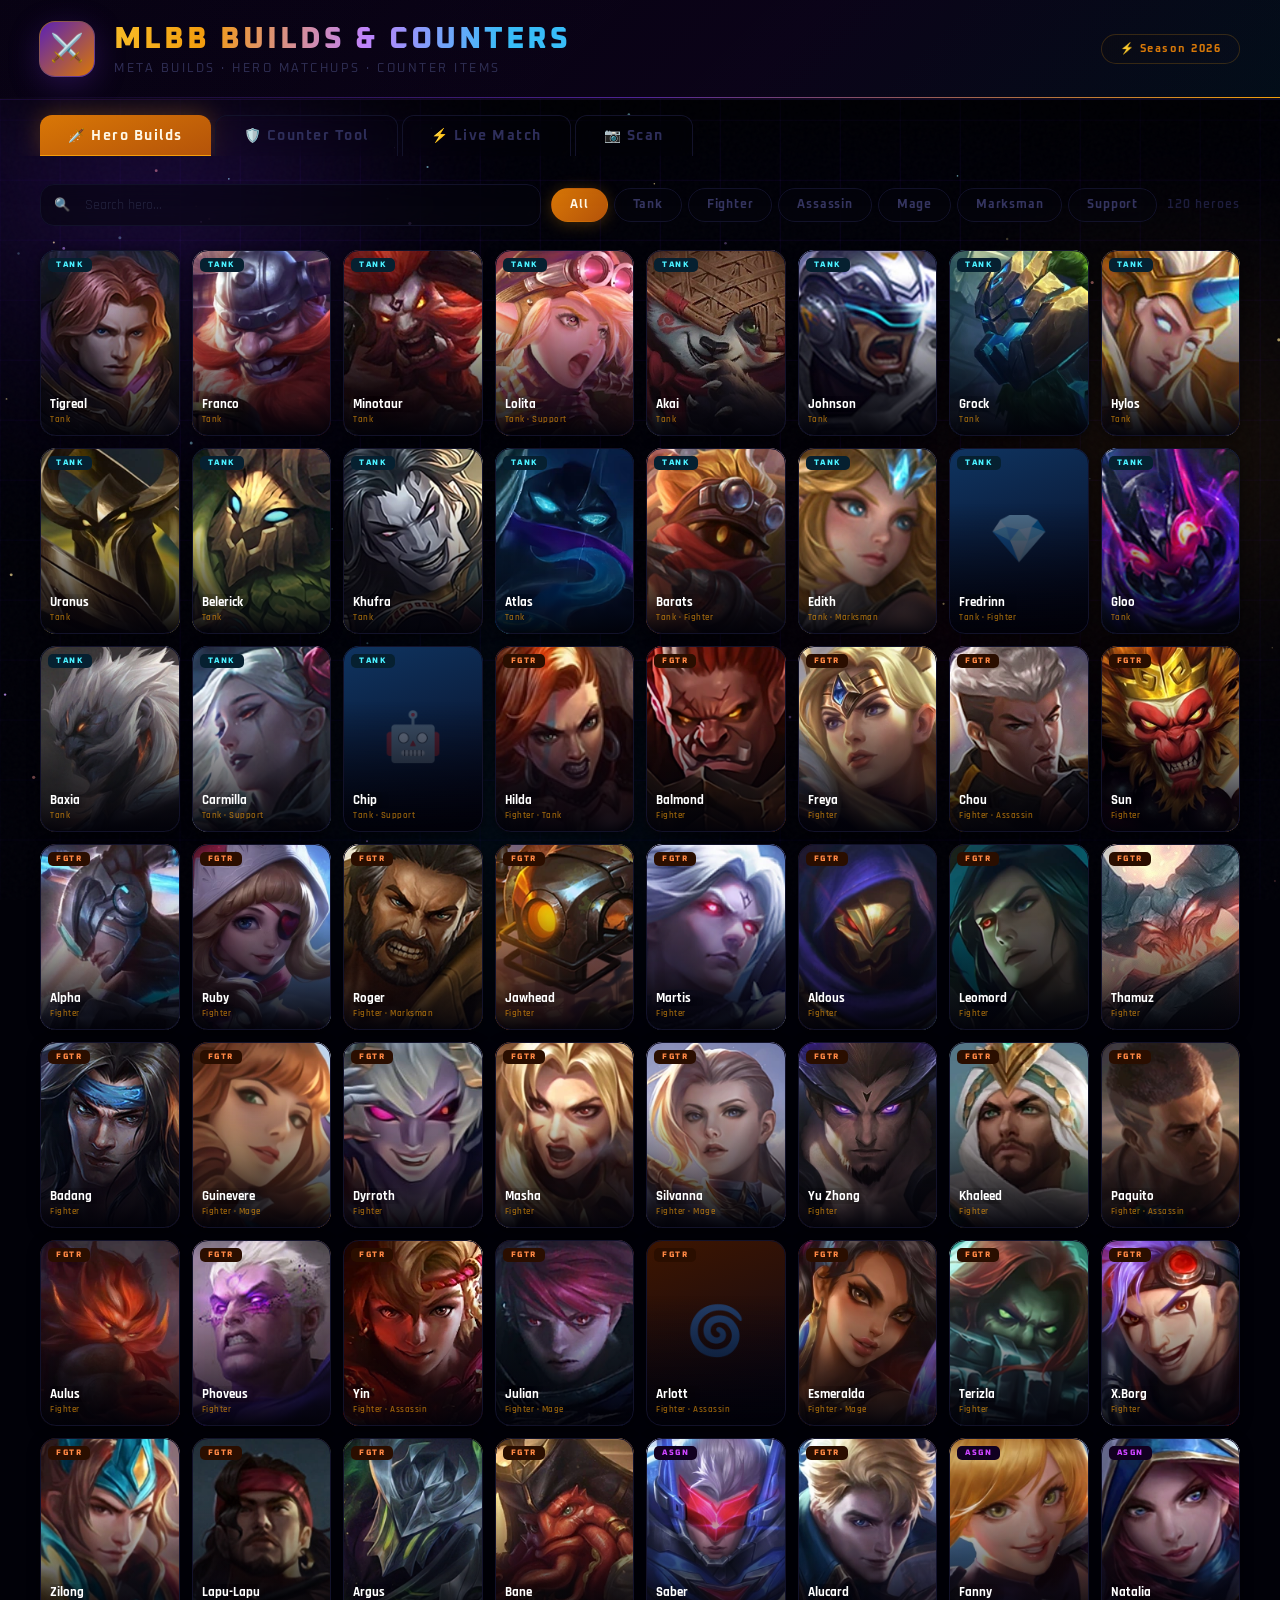
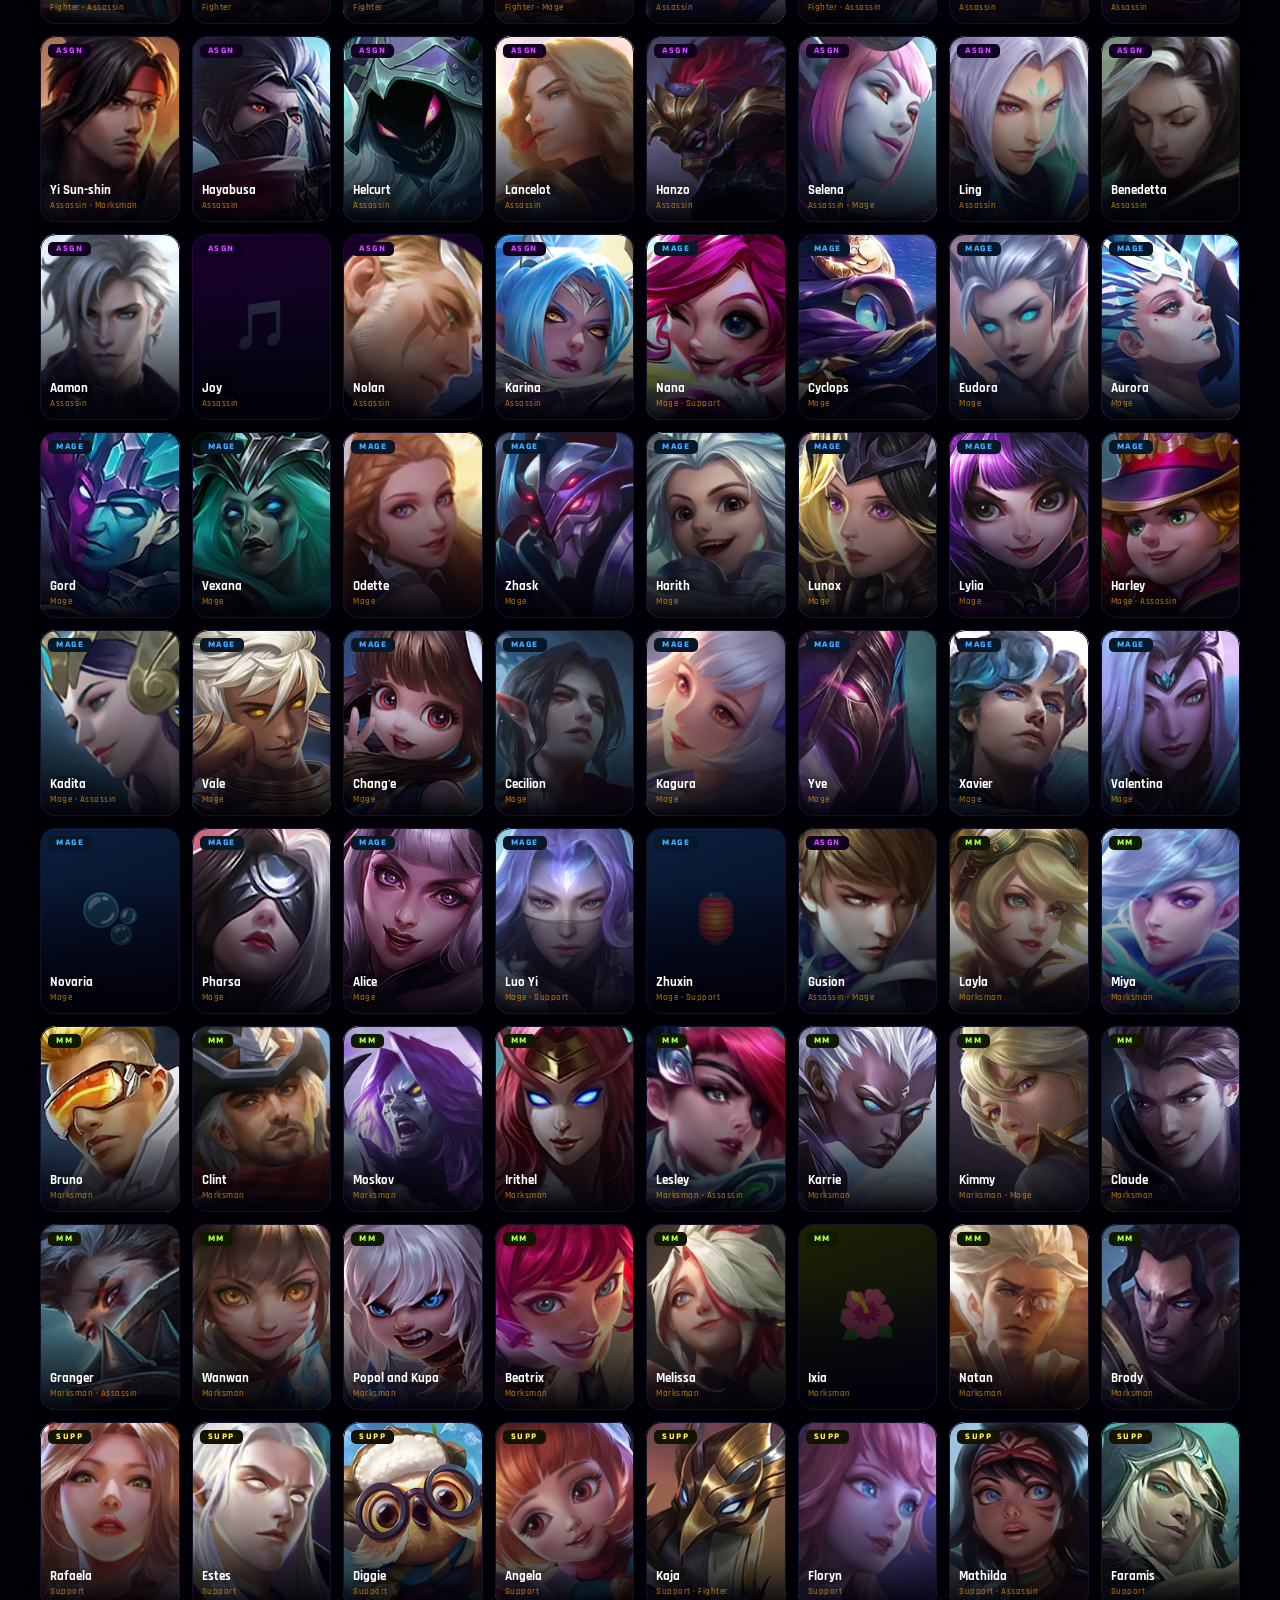
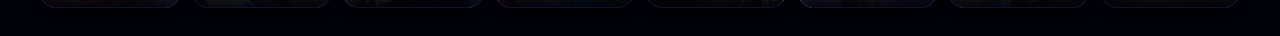
==== index.html @ 82efd15e "Add private scoreboard screenshot scanner" ====
<!DOCTYPE html>
<html lang="en">
<head>
<meta charset="UTF-8"/>
<meta name="viewport" content="width=device-width,initial-scale=1.0,viewport-fit=cover"/>
<meta name="theme-color" content="#050510"/><meta name="mobile-web-app-capable" content="yes"/><meta name="apple-mobile-web-app-capable" content="yes"/><link rel="manifest" href="manifest.webmanifest"/><link rel="icon" href="app-icon.svg" type="image/svg+xml"/><link rel="stylesheet" href="app.css"/><link rel="stylesheet" href="scanner.css"/>
<title>MLBB Builds & Counters</title>
<link href="https://fonts.googleapis.com/css2?family=Rajdhani:wght@500;600;700&family=Oxanium:wght@400;600;800&display=swap" rel="stylesheet">
<style>
*{box-sizing:border-box;margin:0;padding:0}
body{background:#010108;color:#dde0ff;font-family:'Rajdhani',sans-serif;min-height:100vh;overflow-x:hidden}

/* ── NOISE TEXTURE ── */
body::before{content:'';position:fixed;inset:0;opacity:.022;background-image:url("data:image/svg+xml,%3Csvg viewBox='0 0 256 256' xmlns='http://www.w3.org/2000/svg'%3E%3Cfilter id='n'%3E%3CfeTurbulence type='fractalNoise' baseFrequency='0.9' numOctaves='4' stitchTiles='stitch'/%3E%3C/filter%3E%3Crect width='100%25' height='100%25' filter='url(%23n)'/%3E%3C/svg%3E");pointer-events:none;z-index:1}

/* ── CANVAS BG ── */
#bg-canvas{position:fixed;inset:0;z-index:0;pointer-events:none}

/* ── FLOATING ORBS ── */
.orb{position:fixed;border-radius:50%;filter:blur(100px);pointer-events:none;z-index:0;animation:drift 22s ease-in-out infinite}
.orb1{width:600px;height:600px;background:radial-gradient(#6d28d955,transparent 70%);top:-150px;left:-150px;animation-duration:28s}
.orb2{width:450px;height:450px;background:radial-gradient(#f59e0b2a,transparent 70%);top:25%;right:-120px;animation-duration:20s;animation-delay:-9s}
.orb3{width:400px;height:400px;background:radial-gradient(#0891b22a,transparent 70%);bottom:-100px;left:25%;animation-duration:24s;animation-delay:-16s}
.orb4{width:350px;height:350px;background:radial-gradient(#dc262618,transparent 70%);bottom:15%;right:15%;animation-duration:32s;animation-delay:-6s}
@keyframes drift{
  0%,100%{transform:translate(0,0) scale(1)}
  25%{transform:translate(70px,-50px) scale(1.08)}
  50%{transform:translate(-40px,70px) scale(.93)}
  75%{transform:translate(50px,35px) scale(1.04)}
}

/* ── GRID OVERLAY ── */
body::after{content:'';position:fixed;inset:0;background-image:
  linear-gradient(rgba(109,40,217,.05) 1px,transparent 1px),
  linear-gradient(90deg,rgba(109,40,217,.05) 1px,transparent 1px);
  background-size:60px 60px;pointer-events:none;z-index:0;
  mask-image:radial-gradient(ellipse 70% 70% at 50% 40%,black 40%,transparent 100%)}

::-webkit-scrollbar{width:4px}
::-webkit-scrollbar-track{background:#010108}
::-webkit-scrollbar-thumb{background:linear-gradient(#f59e0b,#7c3aed);border-radius:4px}

/* ── HEADER ── */
header{position:relative;z-index:10;background:linear-gradient(135deg,#05010e 0%,#0b0318 60%,#030b16 100%);padding:22px 40px;border-bottom:1px solid #ffffff06;display:flex;align-items:center;gap:20px;box-shadow:0 1px 0 #7c3aed22,0 12px 80px #000c}
header::before{content:'';position:absolute;inset:0;background:linear-gradient(135deg,#7c3aed06,transparent 50%,#06b6d404);pointer-events:none}
header::after{content:'';position:absolute;bottom:0;left:0;right:0;height:1px;background:linear-gradient(90deg,transparent,#7c3aed99,#f59e0b,#06b6d499,transparent);animation:shimmer 5s linear infinite;background-size:200% 100%}
@keyframes shimmer{0%{background-position:200% 0}100%{background-position:-200% 0}}
.hlogo{width:54px;height:54px;border-radius:15px;background:linear-gradient(135deg,#5b21b6,#d97706);display:flex;align-items:center;justify-content:center;font-size:1.7rem;flex-shrink:0;position:relative;box-shadow:0 0 0 1px #ffffff10,0 8px 32px #7c3aed44}
.hlogo::before{content:'';position:absolute;inset:-1px;border-radius:16px;background:linear-gradient(135deg,#f59e0b,#7c3aed,#06b6d4,#f59e0b);background-size:300% 300%;animation:gradshift 4s linear infinite;z-index:-1;opacity:.6}
@keyframes gradshift{0%{background-position:0% 50%}50%{background-position:100% 50%}100%{background-position:0% 50%}}
.htitle{font-family:'Oxanium',sans-serif;font-size:1.85rem;font-weight:800;background:linear-gradient(100deg,#fbbf24 0%,#f59e0b 20%,#c084fc 55%,#38bdf8 85%);-webkit-background-clip:text;-webkit-text-fill-color:transparent;letter-spacing:3px;text-transform:uppercase}
.hsub{color:#2e2e52;font-size:.72rem;margin-top:4px;letter-spacing:2.5px;text-transform:uppercase;font-family:'Oxanium',sans-serif}
.hbadge{margin-left:auto;background:linear-gradient(135deg,#1a0e0033,#0e0a2233);border:1px solid #f59e0b33;border-radius:22px;padding:7px 18px;font-size:.7rem;color:#d97706;font-weight:700;letter-spacing:1.5px;font-family:'Oxanium',sans-serif}

/* ── TABS ── */
.tabs{position:relative;z-index:10;display:flex;gap:4px;padding:16px 40px 0}
.tab{padding:11px 28px;border-radius:12px 12px 0 0;cursor:pointer;font-weight:700;font-size:.86rem;border:none;transition:all .2s ease;font-family:'Oxanium',sans-serif;letter-spacing:1.5px}
.tab.active{background:linear-gradient(160deg,#d97706,#b45309);color:#fff8e6;box-shadow:0 -2px 24px #f59e0b44,0 -1px 0 #f59e0b inset}
.tab:not(.active){background:transparent;color:#2e2e5a;border:1px solid #12122a;border-bottom:none;backdrop-filter:blur(12px)}
.tab:not(.active):hover{color:#f59e0b99;border-color:#2a2a4a;background:#0a0a1844}

/* ── CONTENT ── */
.content{position:relative;z-index:5;padding:28px 40px;max-width:1600px;margin:0 auto}
.page{display:none}.page.active{display:block}

/* ── FILTERS ── */
.filters{display:flex;gap:10px;margin-bottom:24px;flex-wrap:wrap;align-items:center}
.search-wrap{position:relative;flex:1;min-width:220px}
.search-wrap::before{content:'🔍';position:absolute;left:14px;top:50%;transform:translateY(-50%);font-size:.82rem;pointer-events:none;z-index:1}
.search-box{width:100%;padding:11px 16px 11px 44px;border-radius:14px;border:1px solid #12122a;background:#06060e88;color:#dde0ff;font-size:.9rem;outline:none;font-family:'Rajdhani',sans-serif;transition:all .25s;backdrop-filter:blur(14px)}
.search-box:focus{border-color:#f59e0b88;box-shadow:0 0 0 3px #f59e0b14,0 0 24px #f59e0b18}
.search-box::placeholder{color:#252540}
.role-btn{padding:8px 18px;border-radius:22px;border:1px solid #12122a;background:#06060e88;color:#353560;cursor:pointer;font-size:.76rem;font-weight:700;transition:all .2s;font-family:'Oxanium',sans-serif;letter-spacing:.8px;backdrop-filter:blur(12px)}
.role-btn.active{background:linear-gradient(135deg,#d97706,#b45309);color:#fff8e6;border-color:transparent;box-shadow:0 2px 16px #f59e0b44}
.role-btn:hover:not(.active){border-color:#f59e0b44;color:#f59e0b88;background:#0e0e1e88}
.hcount{color:#1e1e3e;font-size:.73rem;margin-left:auto;font-weight:600;font-family:'Oxanium',sans-serif;letter-spacing:1px}

/* ── HERO GRID ── */
.hero-grid{display:grid;grid-template-columns:repeat(auto-fill,minmax(130px,1fr));gap:12px}
.hero-card{border-radius:16px;cursor:pointer;transition:transform .3s cubic-bezier(.175,.885,.32,1.275),box-shadow .3s ease,border-color .3s ease;overflow:hidden;background:linear-gradient(160deg,#0a0a1a,#06060e);position:relative;box-shadow:0 2px 12px #0008}
.hero-card::after{content:'';position:absolute;inset:0;border-radius:16px;border:1px solid #12122a;background:transparent;pointer-events:none;z-index:8;transition:border-color .3s}
.hero-card:hover::after{border-color:#f59e0b88}
.hero-card:hover{transform:translateY(-8px) scale(1.035);box-shadow:0 24px 64px #0009,0 0 0 0 transparent}
/* Role-tinted card glows on hover */
.hero-card[data-role="Tank"]:hover{box-shadow:0 20px 50px #06b6d422,0 0 30px #06b6d411}
.hero-card[data-role="Fighter"]:hover{box-shadow:0 20px 50px #f9731622,0 0 30px #f9731611}
.hero-card[data-role="Assassin"]:hover{box-shadow:0 20px 50px #a855f722,0 0 30px #a855f711}
.hero-card[data-role="Mage"]:hover{box-shadow:0 20px 50px #60a5fa22,0 0 30px #60a5fa11}
.hero-card[data-role="Marksman"]:hover{box-shadow:0 20px 50px #86efac22,0 0 30px #86efac11}
.hero-card[data-role="Support"]:hover{box-shadow:0 20px 50px #fde04722,0 0 30px #fde04711}

/* ── PORTRAIT ── */
.portrait{width:100%;aspect-ratio:3/4;position:relative;overflow:hidden;background:#06060e}
.p-emoji{position:absolute;inset:0;display:flex;align-items:center;justify-content:center;font-size:3rem;z-index:1;pointer-events:none;opacity:.4}
.p-img{position:absolute;inset:0;width:100%;height:100%;object-fit:cover;object-position:top center;z-index:2;transition:transform .45s cubic-bezier(.25,.46,.45,.94)}
.hero-card:hover .p-img{transform:scale(1.1)}
.p-img.err{display:none}
.p-grad{position:absolute;bottom:0;left:0;right:0;height:70%;background:linear-gradient(transparent,rgba(1,1,8,.98));z-index:3;pointer-events:none}
.p-shine{position:absolute;inset:0;background:linear-gradient(105deg,transparent 40%,rgba(255,255,255,.05) 50%,transparent 60%);z-index:4;transform:translateX(-110%);transition:transform .6s cubic-bezier(.25,.46,.45,.94);pointer-events:none}
.hero-card:hover .p-shine{transform:translateX(110%)}
.p-pip{position:absolute;top:8px;left:8px;padding:2px 8px;border-radius:5px;font-size:.48rem;font-weight:800;z-index:7;letter-spacing:1.5px;font-family:'Oxanium',sans-serif;backdrop-filter:blur(4px)}
.p-name-overlay{position:absolute;bottom:0;left:0;right:0;padding:12px 10px 11px;z-index:7}
.p-hero-name{font-size:.8rem;font-weight:700;color:#fff;white-space:nowrap;overflow:hidden;text-overflow:ellipsis;text-shadow:0 1px 12px #000c}
.p-role-tag{font-size:.55rem;color:#f59e0b99;margin-top:2px;font-weight:600;letter-spacing:.5px}
.hero-info{display:none}

/* ── MODAL ── */
.moverlay{position:fixed;inset:0;background:rgba(0,0,6,.9);z-index:1000;display:flex;align-items:center;justify-content:center;padding:16px;backdrop-filter:blur(20px)}
.moverlay.hidden{display:none}
.modal{background:linear-gradient(160deg,#08081a,#04040e);border-radius:24px;width:100%;max-width:760px;max-height:92vh;overflow-y:auto;position:relative;border:1px solid #ffffff08;box-shadow:0 50px 130px #000f,0 0 80px #7c3aed0e}
.mclose{position:absolute;top:14px;right:14px;background:#0e0e20;border:1px solid #1c1c38;color:#444;border-radius:10px;width:34px;height:34px;cursor:pointer;font-size:1rem;display:flex;align-items:center;justify-content:center;z-index:100;transition:all .2s}
.mclose:hover{background:#ef444420;color:#f87171;border-color:#ef444444}
.mbanner{position:relative;height:230px;overflow:hidden;border-radius:24px 24px 0 0}
.mb-emoji{position:absolute;right:24px;top:50%;transform:translateY(-50%);font-size:7rem;filter:drop-shadow(0 4px 24px #0008);z-index:1;opacity:.25}
.mb-img{position:absolute;inset:0;width:100%;height:100%;object-fit:cover;object-position:top center;z-index:2}
.mb-img.err{display:none}
.mb-grad{position:absolute;inset:0;z-index:3;pointer-events:none}
.mb-info{position:absolute;bottom:0;left:0;padding:24px 26px;z-index:4}
.mb-name{font-size:2.2rem;font-weight:800;font-family:'Oxanium',sans-serif;letter-spacing:2px;background:linear-gradient(90deg,#fff 30%,#fbbf24);-webkit-background-clip:text;-webkit-text-fill-color:transparent;text-shadow:none}
.mb-roles{display:flex;gap:6px;margin-top:8px}
.rbadge{display:inline-block;padding:4px 13px;border-radius:10px;font-size:.62rem;font-weight:700;letter-spacing:1.5px;font-family:'Oxanium',sans-serif}
.mbody{padding:26px;position:relative;z-index:1}
.stitle{font-size:.65rem;font-weight:800;letter-spacing:3px;text-transform:uppercase;margin:22px 0 14px;display:flex;align-items:center;gap:10px;font-family:'Oxanium',sans-serif;color:#d97706}
.stitle::after{content:'';flex:1;height:1px;background:linear-gradient(90deg,#f59e0b33,transparent)}

/* ── ITEM CARDS ── */
.build-grid{display:flex;gap:10px;flex-wrap:wrap}
.icard{width:88px;border-radius:12px;overflow:hidden;flex-shrink:0;background:#08081488;cursor:default;transition:all .25s;position:relative;border:1px solid #14142a;backdrop-filter:blur(8px)}
.icard:hover{transform:translateY(-5px) scale(1.07);border-color:#f59e0b66;box-shadow:0 12px 32px #f59e0b22}
.ip{width:88px;height:88px;position:relative;overflow:hidden;background:#08080e;display:flex;align-items:center;justify-content:center}
.ip-emoji{position:absolute;inset:0;display:flex;align-items:center;justify-content:center;font-size:2rem;z-index:1}
.ip-img{position:absolute;inset:0;width:100%;height:100%;object-fit:cover;z-index:2}
.ip-img.err{display:none}
.ilabel{padding:5px 4px 7px;text-align:center;background:#04040c88}
.iname{font-size:.58rem;color:#ccd;line-height:1.2;font-weight:700}
.itype{font-size:.5rem;color:#d97706;margin-top:2px;font-weight:700;letter-spacing:.5px}

/* ── MATCHUPS ── */
.ccols{display:grid;grid-template-columns:1fr 1fr;gap:12px}
.clist{background:#04040e88;border:1px solid #12122a;border-radius:14px;padding:16px;backdrop-filter:blur(8px)}
.clist h4{font-size:.75rem;font-weight:800;margin-bottom:12px;font-family:'Oxanium',sans-serif;letter-spacing:1.5px}
.ctag{display:inline-block;background:#0a0a1a88;border:1px solid #1e1e38;border-radius:8px;padding:4px 11px;font-size:.68rem;margin:3px;color:#aaa;transition:all .2s;backdrop-filter:blur(4px)}
.ctag:hover{border-color:#f59e0b44;color:#f59e0b;background:#14140888}
.cirow{display:flex;align-items:center;gap:12px;background:#04040e88;border:1px solid #12122a;border-radius:12px;padding:11px 14px;margin:7px 0;transition:all .2s;backdrop-filter:blur(8px)}
.cirow:hover{border-color:#f59e0b33;background:#0c0c0a88;box-shadow:0 4px 18px #f59e0b0a}
.cibox{width:48px;height:48px;border-radius:10px;overflow:hidden;flex-shrink:0;background:#08080e;position:relative;display:flex;align-items:center;justify-content:center;border:1px solid #1a1a30}
.cibox-emoji{position:absolute;inset:0;display:flex;align-items:center;justify-content:center;font-size:1.5rem;z-index:1}
.cibox-img{position:absolute;inset:0;width:100%;height:100%;object-fit:cover;z-index:2}
.cibox-img.err{display:none}
.ciname{font-weight:800;font-size:.84rem;color:#34d399;font-family:'Oxanium',sans-serif}
.ciwhy{font-size:.68rem;color:#2a4a3a;margin-top:3px;line-height:1.4}

/* ── COUNTER BUILD GRID ── */
.cb-grid{display:grid;grid-template-columns:repeat(3,1fr);gap:8px;margin-bottom:6px}
.cb-item{border-radius:14px;border:1px solid #14142a;background:#06060e88;overflow:hidden;transition:all .25s cubic-bezier(.175,.885,.32,1.275);backdrop-filter:blur(8px);cursor:default}
.cb-item:hover{transform:translateY(-4px) scale(1.04);box-shadow:0 12px 30px #0008}
.cb-img-wrap{position:relative;width:100%;aspect-ratio:1;background:#08080e;display:flex;align-items:center;justify-content:center;overflow:hidden}
.cb-emoji{position:absolute;inset:0;display:flex;align-items:center;justify-content:center;font-size:1.8rem;z-index:1}
.cb-img{position:absolute;inset:0;width:100%;height:100%;object-fit:cover;z-index:2}
.cb-label{padding:7px 7px 8px;background:#04040c88}
.cb-name{font-size:.58rem;font-weight:700;color:#ccd;line-height:1.2;white-space:nowrap;overflow:hidden;text-overflow:ellipsis}
.cb-type{font-size:.5rem;font-weight:700;margin-top:2px;letter-spacing:.5px}

/* ── COUNTER TOOL ── */
.twocol{display:grid;grid-template-columns:1fr 1fr;gap:22px}
.panel{background:linear-gradient(160deg,#04040e99,#02020888);border:1px solid #10102000;border-radius:20px;padding:20px;margin-bottom:14px;box-shadow:0 8px 40px #0008,inset 0 1px 0 #ffffff06;backdrop-filter:blur(14px);position:relative}
.panel::before{content:'';position:absolute;inset:0;border-radius:20px;border:1px solid #ffffff06;pointer-events:none}
.panel h3{font-size:.9rem;font-weight:800;margin-bottom:14px;font-family:'Oxanium',sans-serif;letter-spacing:1.5px}
.eslot{display:flex;align-items:center;gap:10px;background:#08081488;border:1px dashed #1c1c36;border-radius:12px;padding:10px 14px;margin-bottom:8px;transition:all .2s}
.eslot.filled{border-style:solid;border-color:#ef444455;background:#140808aa;box-shadow:0 0 20px #ef44440a}
.sthumb{width:36px;height:36px;border-radius:9px;overflow:hidden;flex-shrink:0;background:#08080e;position:relative;display:flex;align-items:center;justify-content:center;font-size:1.1rem;border:1px solid #1c1c34}
.sthumb-img{position:absolute;inset:0;width:100%;height:100%;object-fit:cover;object-position:top;z-index:2}
.sthumb-img.err{display:none}
.sthumb-e{position:absolute;inset:0;display:flex;align-items:center;justify-content:center;z-index:1}
.sname{flex:1;font-size:.84rem;font-weight:700;color:#bbc}
.rbtn{background:none;border:none;color:#ef4444;cursor:pointer;font-size:.9rem;opacity:.4;transition:all .2s}
.rbtn:hover{opacity:1}
.minigrid{display:grid;grid-template-columns:repeat(auto-fill,minmax(66px,1fr));gap:6px;max-height:340px;overflow-y:auto;padding:2px}
.minicard{border-radius:10px;cursor:pointer;transition:all .22s;overflow:hidden;border:1px solid #10102a;background:linear-gradient(160deg,#0a0a18,#060610)}
.minicard:hover:not(.dis){transform:scale(1.08);border-color:#ef444477;box-shadow:0 6px 18px #ef444428}
.minicard.dis{opacity:.15;pointer-events:none}
.mthumb{width:100%;aspect-ratio:1;position:relative;overflow:hidden;background:#08080e;display:flex;align-items:center;justify-content:center;font-size:1.3rem}
.mthumb-img{position:absolute;inset:0;width:100%;height:100%;object-fit:cover;object-position:top;z-index:2}
.mthumb-img.err{display:none}
.mthumb-e{position:absolute;inset:0;display:flex;align-items:center;justify-content:center;z-index:1}
.mname{padding:4px 3px;text-align:center;font-size:.56rem;color:#666;font-weight:700;background:#03030a;white-space:nowrap;overflow:hidden;text-overflow:ellipsis}
.crec{background:linear-gradient(135deg,#04100488,#02080288);border:1px solid #0e280e;border-radius:14px;padding:14px 16px;margin-bottom:10px;transition:all .2s;backdrop-filter:blur(8px)}
.crec:hover{border-color:#22c55e33;box-shadow:0 6px 22px #22c55e0a}
.crec-h{display:flex;align-items:center;gap:10px;margin-bottom:7px}
.crecbox{width:42px;height:42px;border-radius:10px;overflow:hidden;flex-shrink:0;background:#08080e;position:relative;display:flex;align-items:center;justify-content:center;font-size:1.2rem;border:1px solid #142814}
.crecbox-img{position:absolute;inset:0;width:100%;height:100%;object-fit:cover;z-index:2}
.crecbox-img.err{display:none}
.crecname{font-weight:800;font-size:.88rem;color:#4ade80;flex:1;font-family:'Oxanium',sans-serif}
.prio{font-size:.58rem;padding:3px 9px;border-radius:10px;font-weight:800;font-family:'Oxanium',sans-serif;letter-spacing:.5px}
.ph{background:#ef444418;color:#f87171;border:1px solid #ef444440}
.pm{background:#f9731618;color:#fb923c;border:1px solid #f9731640}
.crecreason{font-size:.68rem;color:#1e4a2a;line-height:1.5}
.empty{text-align:center;padding:48px 16px;color:#1c1c38;font-family:'Oxanium',sans-serif}
.empty-icon{font-size:2.5rem;margin-bottom:10px;opacity:.25}
.tip{margin-top:14px;padding:12px 16px;background:#06060e88;border:1px solid #14142a;border-left:2px solid #d97706;border-radius:12px;font-size:.7rem;color:#34344a;line-height:1.65;backdrop-filter:blur(8px)}

@media(max-width:768px){
  .twocol,.ccols{grid-template-columns:1fr}
  .hero-grid{grid-template-columns:repeat(auto-fill,minmax(96px,1fr))}
  .content{padding:16px 16px}
  header{padding:14px 18px}
  .htitle{font-size:1.3rem}
  .tabs{padding:10px 18px 0}
}
</style>
</head>
<body>
<canvas id="bg-canvas"></canvas>
<div class="orb orb1"></div>
<div class="orb orb2"></div>
<div class="orb orb3"></div>
<div class="orb orb4"></div>
<header>
  <div class="hlogo">⚔️</div>
  <div>
    <div class="htitle">MLBB Builds &amp; Counters</div>
    <div class="hsub">Meta Builds · Hero Matchups · Counter Items</div>
  </div>
  <div class="hbadge">⚡ Season 2026</div><button class="install-btn" id="install-app-btn" hidden>Install App</button>
</header>
<div class="tabs">
  <button class="tab active" onclick="switchTab('builds')">🗡️ Hero Builds</button>
  <button class="tab" onclick="switchTab('counter')">🛡️ Counter Tool</button>
  <button class="tab" onclick="switchTab('live')">⚡ Live Match</button>
  <button class="tab" onclick="switchTab('scan')">📷 Scan</button>
</div>
<div class="content">
  <div id="page-builds" class="page active">
    <div class="filters">
      <div class="search-wrap"><input class="search-box" id="hs" placeholder="Search hero..." oninput="renderH()"/></div>
      <div id="rf" style="display:flex;gap:6px;flex-wrap:wrap"></div>
      <span class="hcount" id="hc"></span>
    </div>
    <div class="hero-grid" id="hg"></div>
  </div>
  <div id="page-counter" class="page">
    <div class="twocol">
      <div>
        <div class="panel" style="border-color:#3b82f633;box-shadow:0 0 30px #3b82f611">
          <h3 style="color:#60a5fa">🔵 Your Hero <span style="font-size:.7rem;color:#444;font-weight:400">(the hero you're playing)</span></h3>
          <div id="myhero-slot"></div>
          <div id="myhero-picker">
            <input class="search-box" id="mhs" placeholder="🔍 Search your hero..." oninput="renderMHG()" style="width:100%;margin-bottom:10px"/>
            <div class="minigrid" id="mhg"></div>
          </div>
        </div>
        <div class="panel">
          <h3 style="color:#ff6666">🔴 Enemy Team <span style="font-size:.7rem;color:#333;font-weight:400">(pick up to 5)</span></h3>
          <div id="eslots"></div>
        </div>
        <div class="panel">
          <h3 style="color:#999;font-size:.85rem">Pick Enemy Heroes</h3>
          <input class="search-box" id="es" placeholder="🔍 Search..." oninput="renderMG()" style="width:100%;margin-bottom:10px"/>
          <div class="minigrid" id="mg"></div>
        </div>
      </div>
      <div class="panel"><h3 style="color:#4aff88">🟢 Recommended Counter Items</h3><div id="cr"></div></div>
    </div>
  </div>
  <div id="page-live" class="page"><div class="live-shell" id="live-match"></div></div>
  <div id="page-scan" class="page"><div class="scan-shell" id="scan-tool"></div></div>
</div>
<div class="moverlay hidden" id="mo" onclick="closeOut(event)">
  <div class="modal" id="mb"><button class="mclose" onclick="closeM()">✕</button><div id="mc"></div></div>
</div>

<script>
// ── IMAGE URLS ────────────────────────────────────────────────────
const CDN = 'https://static.wikia.nocookie.net/mobile-legends/images/';
const FP  = 'https://mobile-legends.fandom.com/wiki/Special:FilePath/';

// Direct CDN hero portrait URLs (bypass Cloudflare on fandom.com)
const HIMGS = {
  "Tigreal":        CDN+"b/be/Tigreal.png/revision/latest",
  "Franco":         CDN+"4/48/Franco.png/revision/latest",
  "Minotaur":       CDN+"7/7e/Minotaur.png/revision/latest",
  "Lolita":         CDN+"2/22/Lolita.png/revision/latest",
  "Akai":           CDN+"c/c1/Akai.png/revision/latest",
  "Johnson":        CDN+"5/56/Johnson.png/revision/latest",
  "Grock":          CDN+"2/2b/Grock.png/revision/latest",
  "Hylos":          CDN+"d/d6/Hylos.png/revision/latest",
  "Uranus":         CDN+"e/ec/Uranus.png/revision/latest",
  "Belerick":       CDN+"1/17/Belerick.png/revision/latest",
  "Khufra":         CDN+"0/02/Khufra.png/revision/latest",
  "Atlas":          CDN+"0/04/Atlas.png/revision/latest",
  "Barats":         CDN+"5/50/Barats.png/revision/latest",
  "Edith":          CDN+"0/09/Edith.png/revision/latest",
  "Gloo":           CDN+"7/71/Gloo.png/revision/latest",
  "Baxia":          CDN+"a/a5/Baxia.png/revision/latest",
  "Carmilla":       CDN+"1/1d/Carmilla.png/revision/latest",
  "Hilda":          CDN+"5/58/Hilda.png/revision/latest",
  "Balmond":        CDN+"e/e1/Balmond.png/revision/latest",
  "Freya":          CDN+"2/29/Freya.png/revision/latest",
  "Chou":           CDN+"0/0f/Chou.png/revision/latest",
  "Sun":            CDN+"6/61/Sun.png/revision/latest",
  "Alpha":          CDN+"a/a8/Alpha.png/revision/latest",
  "Ruby":           CDN+"a/a9/Ruby.png/revision/latest",
  "Roger":          CDN+"c/c7/Roger.png/revision/latest",
  "Jawhead":        CDN+"a/a7/Jawhead.png/revision/latest",
  "Martis":         CDN+"5/57/Martis.png/revision/latest",
  "Aldous":         CDN+"b/bc/Aldous.png/revision/latest",
  "Leomord":        CDN+"5/59/Leomord.png/revision/latest",
  "Thamuz":         CDN+"1/19/Thamuz.png/revision/latest",
  "Badang":         CDN+"1/10/Badang.png/revision/latest",
  "Guinevere":      CDN+"8/89/Guinevere.png/revision/latest",
  "Dyrroth":        CDN+"b/ba/Dyrroth.png/revision/latest",
  "Masha":          CDN+"f/f4/Masha.png/revision/latest",
  "Silvanna":       CDN+"a/a9/Silvanna.png/revision/latest",
  "Yu Zhong":       CDN+"1/1b/Yu_Zhong.png/revision/latest",
  "Khaleed":        CDN+"9/91/Khaleed.png/revision/latest",
  "Paquito":        CDN+"5/57/Paquito.png/revision/latest",
  "Aulus":          CDN+"a/ae/Aulus.png/revision/latest",
  "Phoveus":        CDN+"e/ea/Phoveus.png/revision/latest",
  "Yin":            CDN+"f/f6/Yin.png/revision/latest",
  "Julian":         CDN+"7/77/Julian.png/revision/latest",
  "Esmeralda":      CDN+"d/d1/Esmeralda.png/revision/latest",
  "Terizla":        CDN+"a/ac/Terizla.png/revision/latest",
  "X.Borg":         CDN+"5/55/X.Borg.png/revision/latest",
  "Zilong":         CDN+"6/66/Zilong.png/revision/latest",
  "Lapu-Lapu":      CDN+"8/82/Lapu-Lapu.png/revision/latest",
  "Argus":          CDN+"2/26/Argus.png/revision/latest",
  "Bane":           CDN+"9/9a/Bane.png/revision/latest",
  "Saber":          CDN+"2/23/Saber.png/revision/latest",
  "Alucard":        CDN+"e/e7/Alucard.png/revision/latest",
  "Fanny":          CDN+"5/54/Fanny.png/revision/latest",
  "Natalia":        CDN+"8/82/Natalia.png/revision/latest",
  "Yi Sun-shin":    CDN+"7/74/Yi_Sun-shin.png/revision/latest",
  "Hayabusa":       CDN+"7/78/Hayabusa.png/revision/latest",
  "Helcurt":        CDN+"f/f6/Helcurt.png/revision/latest",
  "Lancelot":       CDN+"c/cd/Lancelot.png/revision/latest",
  "Hanzo":          CDN+"f/ff/Hanzo.png/revision/latest",
  "Selena":         CDN+"1/1b/Selena.png/revision/latest",
  "Ling":           CDN+"6/6d/Ling.png/revision/latest",
  "Benedetta":      CDN+"f/f9/Benedetta.png/revision/latest",
  "Aamon":          CDN+"3/3b/Aamon.png/revision/latest",
  "Nolan":          CDN+"1/19/Nolan.png/revision/latest",
  "Karina":         CDN+"8/8b/Karina.png/revision/latest",
  "Gusion":         CDN+"b/b2/Gusion.png/revision/latest",
  "Nana":           CDN+"3/38/Nana.png/revision/latest",
  "Cyclops":        CDN+"a/a9/Cyclops.png/revision/latest",
  "Eudora":         CDN+"9/93/Eudora.png/revision/latest",
  "Aurora":         CDN+"8/89/Aurora.png/revision/latest",
  "Gord":           CDN+"3/34/Gord.png/revision/latest",
  "Vexana":         CDN+"0/0a/Vexana.png/revision/latest",
  "Odette":         CDN+"2/28/Odette.png/revision/latest",
  "Zhask":          CDN+"f/f6/Zhask.png/revision/latest",
  "Harith":         CDN+"6/60/Harith.png/revision/latest",
  "Lunox":          CDN+"e/ed/Lunox.png/revision/latest",
  "Lylia":          CDN+"6/61/Lylia.png/revision/latest",
  "Harley":         CDN+"e/e4/Harley.png/revision/latest",
  "Kadita":         CDN+"4/46/Kadita.png/revision/latest",
  "Vale":           CDN+"6/63/Vale.png/revision/latest",
  "Chang'e":        CDN+"8/87/Chang%27e.png/revision/latest",
  "Cecilion":       CDN+"4/41/Cecilion.png/revision/latest",
  "Kagura":         CDN+"a/af/Kagura.png/revision/latest",
  "Yve":            CDN+"3/3d/Yve.png/revision/latest",
  "Xavier":         CDN+"7/7d/Xavier.png/revision/latest",
  "Valentina":      CDN+"9/90/Valentina.png/revision/latest",
  "Pharsa":         CDN+"7/7b/Pharsa.png/revision/latest",
  "Alice":          CDN+"8/82/Alice.png/revision/latest",
  "Luo Yi":         CDN+"0/02/Luo_Yi.png/revision/latest",
  "Layla":          CDN+"c/c8/Layla.png/revision/latest",
  "Miya":           CDN+"3/37/Miya.png/revision/latest",
  "Bruno":          CDN+"e/e7/Bruno.png/revision/latest",
  "Clint":          CDN+"3/31/Clint.png/revision/latest",
  "Moskov":         CDN+"8/82/Moskov.png/revision/latest",
  "Irithel":        CDN+"6/6b/Irithel.png/revision/latest",
  "Lesley":         CDN+"6/69/Lesley.png/revision/latest",
  "Karrie":         CDN+"1/11/Karrie.png/revision/latest",
  "Kimmy":          CDN+"6/65/Kimmy.png/revision/latest",
  "Claude":         CDN+"0/0b/Claude.png/revision/latest",
  "Granger":        CDN+"4/4d/Granger.png/revision/latest",
  "Wanwan":         CDN+"5/5c/Wanwan.png/revision/latest",
  "Popol and Kupa": CDN+"f/fb/Popol_and_Kupa.png/revision/latest",
  "Beatrix":        CDN+"c/c2/Beatrix.png/revision/latest",
  "Melissa":        CDN+"7/74/Melissa.png/revision/latest",
  "Natan":          CDN+"2/22/Natan.png/revision/latest",
  "Brody":          CDN+"4/4c/Brody.png/revision/latest",
  "Rafaela":        CDN+"8/87/Rafaela.png/revision/latest",
  "Estes":          CDN+"7/7c/Estes.png/revision/latest",
  "Diggie":         CDN+"9/93/Diggie.png/revision/latest",
  "Angela":         CDN+"f/fd/Angela.png/revision/latest",
  "Kaja":           CDN+"1/16/Kaja.png/revision/latest",
  "Floryn":         CDN+"7/71/Floryn.png/revision/latest",
  "Mathilda":       CDN+"9/95/Mathilda.png/revision/latest",
  "Faramis":        CDN+"7/72/Faramis.png/revision/latest",
  "Valir":          CDN+"9/95/Valir.png/revision/latest",
};

function hSrc(wn) {
  if (!HIMGS[wn]) return null;
  const safe = wn.replace(/ /g,'_').replace(/'/g,'').replace(/\./g,'');
  return 'mlbb-assets/heroes/' + safe + '.webp';
}
function hSrc2(wn) { return null; }

// Item icon — local files first, emoji fallback if missing
function iSrc(name) {
  const safe = name.replace(/ /g,'_').replace(/'/g,'').replace(/\//g,'');
  return 'mlbb-assets/items/' + safe + '.webp';
}
function iErr(el, name, step) { el.onerror = null; el.classList.add('err'); }
// Hero image fallback — just hide if CDN url missing
function hErr(el, wn) { el.onerror = null; el.classList.add('err'); }

// ── ROLE STYLES ───────────────────────────────────────────────────
const RS = {
  Tank:     {grad:'linear-gradient(160deg,#0f3460,#07071a)',pip:'#4af0ff',pipbg:'#062030',badge:'#4af0ff',badgebg:'#062030',lbl:'TANK'},
  Fighter:  {grad:'linear-gradient(160deg,#3d1500,#07071a)',pip:'#ff8844',pipbg:'#2a0e00',badge:'#ff8844',badgebg:'#2a0e00',lbl:'FGTR'},
  Assassin: {grad:'linear-gradient(160deg,#1a002a,#07071a)',pip:'#cc44ff',pipbg:'#110020',badge:'#cc44ff',badgebg:'#110020',lbl:'ASGN'},
  Mage:     {grad:'linear-gradient(160deg,#0a1f3d,#07071a)',pip:'#44aaff',pipbg:'#071828',badge:'#44aaff',badgebg:'#071828',lbl:'MAGE'},
  Marksman: {grad:'linear-gradient(160deg,#1a2200,#07071a)',pip:'#aaff44',pipbg:'#111800',badge:'#aaff44',badgebg:'#111800',lbl:'MM'},
  Support:  {grad:'linear-gradient(160deg,#1a1800,#07071a)',pip:'#ffee44',pipbg:'#141200',badge:'#ffee44',badgebg:'#141200',lbl:'SUPP'},
};
function rs(h){ return RS[h.roles[0]]||RS.Fighter; }

// ── DEFAULT BUILDS ────────────────────────────────────────────────
const DB = {
  Tank:[
    {n:'Tough Boots',e:'👟',t:'Boots'},{n:'Dominance Ice',e:'❄️',t:'Anti-Heal'},
    {n:"Athena's Shield",e:'🔵',t:'Mag.Def'},{n:'Antique Cuirass',e:'🧲',t:'Phys.Def'},
    {n:'Immortality',e:'💀',t:'Revive'},{n:'Oracle',e:'🔮',t:'Regen'},
  ],
  Fighter:[
    {n:'Warrior Boots',e:'👢',t:'Boots'},{n:'Endless Battle',e:'🌊',t:'True DMG'},
    {n:'Blade of Despair',e:'⚔️',t:'Burst'},{n:'Hunter Strike',e:'🎯',t:'CDR'},
    {n:'Malefic Roar',e:'🌑',t:'Armor Pen'},{n:'Immortality',e:'💀',t:'Revive'},
  ],
  Assassin:[
    {n:'Warrior Boots',e:'👢',t:'Boots'},{n:'Hunter Strike',e:'🎯',t:'CDR'},
    {n:'Blade of the Heptaseas',e:'🔷',t:'Burst'},{n:'Blade of Despair',e:'⚔️',t:'Max Burst'},
    {n:'Malefic Roar',e:'🌑',t:'Armor Pen'},{n:'Immortality',e:'💀',t:'Revive'},
  ],
  Mage:[
    {n:'Arcane Boots',e:'🥿',t:'Boots'},{n:'Clock of Destiny',e:'⏰',t:'Scaling'},
    {n:'Lightning Truncheon',e:'⚡',t:'Burst'},{n:'Holy Crystal',e:'🔮',t:'Max Magic'},
    {n:'Divine Glaive',e:'💠',t:'Magic Pen'},{n:'Immortality',e:'💀',t:'Revive'},
  ],
  Marksman:[
    {n:'Warrior Boots',e:'👢',t:'Boots'},{n:"Berserker's Fury",e:'🔥',t:'Crit DMG'},
    {n:'Scarlet Phantom',e:'👻',t:'Crit Rate'},{n:'Malefic Roar',e:'🌑',t:'Armor Pen'},
    {n:'Blade of Despair',e:'⚔️',t:'Burst'},{n:"Haas's Claws",e:'🦅',t:'Lifesteal'},
  ],
  Support:[
    {n:'Tough Boots',e:'👟',t:'Boots'},{n:'Oracle',e:'🔮',t:'Regen'},
    {n:'Fleeting Time',e:'⏱️',t:'CDR Ult'},{n:'Necklace of Durance',e:'📿',t:'Anti-Heal'},
    {n:'Immortality',e:'💀',t:'Revive'},{n:"Athena's Shield",e:'🔵',t:'Mag.Def'},
  ],
};
const DCI={
  Tank:[{e:'🌑',n:'Malefic Roar',w:'Armor pen to shred tank defense'},{e:'❄️',n:'Dominance Ice',w:'Reduces their attack speed and crits'}],
  Fighter:[{e:'❄️',n:'Dominance Ice',w:'Reduces their attack speed and crits'},{e:'🧲',n:'Antique Cuirass',w:'Reduces their burst physical damage'}],
  Assassin:[{e:'🔵',n:"Athena's Shield",w:'Absorbs their burst combo window'},{e:'💀',n:'Immortality',w:'Second life after getting burst'}],
  Mage:[{e:'🔵',n:"Athena's Shield",w:'Absorbs their burst damage window'},{e:'🌑',n:'Radiant Armor',w:'Reduces stacking magic damage'}],
  Marksman:[{e:'❄️',n:'Dominance Ice',w:'Reduces their crit rate and attack speed'},{e:'🛡️',n:'Blade Armor',w:'Returns crit damage back to them'}],
  Support:[{e:'⚡',n:'Necklace of Durance',w:'Reduces their healing by 50%'},{e:'🗡️',n:'Sea Halberd',w:'Reduces lifesteal and regen on hit'}],
};

// ── HERO DATA ─────────────────────────────────────────────────────
// H(id, name, roles, icon, wikiName, build, strong, weak, ci)
function H(id,nm,rl,ic,wn,bd,st,wk,ci){
  return{id,name:nm,roles:rl,icon:ic,wn:wn||nm,
    build:bd||DB[rl[0]],strong:st||[],weak:wk||[],ci:ci||DCI[rl[0]]};
}

// Item shorthand
function i(n,e,t){return{n,e,t};}

const heroes=[
  // ══ TANKS ═══════════════════════════════════════════════════════
  H('tigreal','Tigreal',['Tank'],'🛡️','Tigreal',
    [i('Tough Boots','👟','Boots'),i('Dominance Ice','❄️','Anti-Heal'),i("Athena's Shield",'🔵','Mag.Def'),i('Antique Cuirass','🧲','Phys.Def'),i('Immortality','💀','Revive'),i('Oracle','🔮','Regen')],
    ['Miya','Layla','Nana'],['Diggie','Chou','Franco'],
    [{e:'⚡',n:'Necklace of Durance',w:'Reduces his HP regen from skills'},{e:'🗡️',n:'Sea Halberd',w:'Counters his sustain in teamfights'}]),
  H('franco','Franco',['Tank'],'⚓','Franco',
    [i('Tough Boots','👟','Boots'),i('Cursed Helmet','⛑️','Burn AOE'),i('Antique Cuirass','🧲','Phys.Def'),i('Dominance Ice','❄️','Anti-Heal'),i('Immortality','💀','Revive'),i("Athena's Shield",'🔵','Mag.Def')],
    ['Layla','Miya','Kimmy'],['Diggie','Lolita','Nana'],
    [{e:'🕊️',n:'Purify (Spell)',w:'Removes his hook and suppress instantly'},{e:'💨',n:'Wind of Nature',w:'Physical immune during his ult suppress'}]),
  H('minotaur','Minotaur',['Tank'],'🐂','Minotaur',null,['Miya','Layla','Claude'],['Chou','Diggie','Lunox'],null),
  H('lolita','Lolita',['Tank','Support'],'🔨','Lolita',
    [i('Tough Boots','👟','Boots'),i('Dominance Ice','❄️','Anti-Heal'),i("Athena's Shield",'🔵','Mag.Def'),i('Oracle','🔮','Regen'),i('Immortality','💀','Revive'),i('Antique Cuirass','🧲','Phys.Def')],
    ['Miya','Layla','Claude','Kimmy'],['Fanny','Ling','Gusion'],
    [{e:'🥊',n:'Melee Attacks / Heroes',w:'Her Noumenon Energy Core shield only blocks projectiles'}]),
  H('akai','Akai',['Tank'],'🐼','Akai',null,['Miya','Layla','Kimmy'],['Diggie','Chou','Lunox'],null),
  H('johnson','Johnson',['Tank'],'🚗','Johnson',null,['Miya','Layla','Claude'],['Diggie','Chou','Franco'],null),
  H('grock','Grock',['Tank'],'🪨','Grock',
    [i('Tough Boots','👟','Boots'),i('Dominance Ice','❄️','Anti-Heal'),i("Athena's Shield",'🔵','Mag.Def'),i('Antique Cuirass','🧲','Phys.Def'),i('Cursed Helmet','⛑️','Burn AOE'),i('Immortality','💀','Revive')],
    ['Layla','Nana','Cyclops'],['Diggie','Chou','Lunox'],
    [{e:'🔥',n:'Flicker (Spell)',w:'Escape his Power of Nature wall traps'},{e:'🌊',n:'Endless Battle',w:'Out-sustain his wall composition'}]),
  H('hylos','Hylos',['Tank'],'🐎','Hylos',null,['Miya','Layla','Claude'],['Karrie','Diggie','Esmeralda'],null),
  H('uranus','Uranus',['Tank'],'⚛️','Uranus',
    [i('Tough Boots','👟','Boots'),i('Oracle','🔮','Regen'),i('Cursed Helmet','⛑️','Burn AOE'),i('Dominance Ice','❄️','Anti-Heal'),i('Immortality','💀','Revive'),i("Athena's Shield",'🔵','Mag.Def')],
    ['Miya','Layla','Claude'],['Karrie','Esmeralda','Lunox'],
    [{e:'⚡',n:'Necklace of Durance',w:'Cuts his enormous passive HP regen'},{e:'🗡️',n:'Sea Halberd',w:'Further reduces his regen stacking'}]),
  H('belerick','Belerick',['Tank'],'🌳','Belerick',null,['Miya','Layla','Claude'],['Diggie','Lunox','Chou'],null),
  H('khufra','Khufra',['Tank'],'🧿','Khufra',
    [i('Tough Boots','👟','Boots'),i('Antique Cuirass','🧲','Phys.Def'),i('Dominance Ice','❄️','Anti-Heal'),i('Immortality','💀','Revive'),i("Athena's Shield",'🔵','Mag.Def'),i('Oracle','🔮','Regen')],
    ['Fanny','Ling','Lancelot','Zilong'],['Diggie','Nana','Lunox'],
    [{e:'🕊️',n:'Purify (Spell)',w:"Removes his Tyrant's Revenge ball bounce"},{e:'⚡',n:'Sprint (Spell)',w:'Outrun his engage and slow'}]),
  H('atlas','Atlas',['Tank'],'🌊','Atlas',
    [i('Tough Boots','👟','Boots'),i('Cursed Helmet','⛑️','Burn AOE'),i('Dominance Ice','❄️','Anti-Heal'),i('Antique Cuirass','🧲','Phys.Def'),i('Immortality','💀','Revive'),i("Athena's Shield",'🔵','Mag.Def')],
    ['Miya','Layla','Claude','Bruno'],['Diggie','Chou','Franco'],
    [{e:'🕊️',n:'Purify (Spell)',w:'Removes his freeze chain before Fatal Links'},{e:'💨',n:'Wind of Nature',w:'Physical immune during his ult drag'}]),
  H('barats','Barats',['Tank','Fighter'],'🦕','Barats',null,['Miya','Layla','Claude'],['Diggie','Chou','Karrie'],null),
  H('edith','Edith',['Tank','Marksman'],'🤖','Edith',null,['Miya','Layla','Nana'],['Karrie','Chou','Franco'],null),
  H('fredrinn','Fredrinn',['Tank','Fighter'],'💎','Fredrinn',
    [i('Warrior Boots','👢','Boots'),i('Blade of the Heptaseas','🔷','Burst'),i('Endless Battle','🌊','True DMG'),i('Immortality','💀','Revive'),i('Antique Cuirass','🧲','Phys.Def'),i('Dominance Ice','❄️','Anti-Heal')],
    ['Miya','Layla','Claude'],['Lunox','Esmeralda','Chou'],
    [{e:'🕊️',n:'Purify (Spell)',w:'Removes his Brave Assault charge'},{e:'🧲',n:'Antique Cuirass',w:'Reduces his physical damage stacking'}]),
  H('gloo','Gloo',['Tank'],'🟢','Gloo',
    [i('Tough Boots','👟','Boots'),i('Cursed Helmet','⛑️','Burn AOE'),i("Athena's Shield",'🔵','Mag.Def'),i('Dominance Ice','❄️','Anti-Heal'),i('Immortality','💀','Revive'),i('Oracle','🔮','Regen')],
    ['Miya','Layla','Claude'],['Chou','Diggie','Esmeralda'],
    [{e:'❄️',n:'Dominance Ice',w:'Reduces his attach speed when he sticks to you'},{e:'🔵',n:"Athena's Shield",w:'Tanks his exploding goo ult damage'}]),
  H('baxia','Baxia',['Tank'],'🐢','Baxia',
    [i('Tough Boots','👟','Boots'),i('Cursed Helmet','⛑️','Burn AOE'),i('Dominance Ice','❄️','Anti-Heal'),i("Athena's Shield",'🔵','Mag.Def'),i('Immortality','💀','Revive'),i('Oracle','🔮','Regen')],
    ['Yu Zhong','Esmeralda','Uranus','Estes'],['Diggie','Chou','Lunox'],
    [{e:'⚡',n:'Necklace of Durance',w:"Reduces his Tortoise's Puissance regen"},{e:'🌑',n:'Malefic Roar',w:'Penetrate his stacked physical defense'}]),
  H('carmilla','Carmilla',['Tank','Support'],'🧛‍♀️','Carmilla',null,['Miya','Layla','Claude'],['Diggie','Chou','Lunox'],null),
  H('chip','Chip',['Tank','Support'],'🤖','Chip',null,['Miya','Layla','Claude'],['Diggie','Chou','Lunox'],null),
  H('hilda','Hilda',['Fighter','Tank'],'🪓','Hilda',null,['Miya','Layla','Nana'],['Chou','Franco','Kaja'],null),

  // ══ FIGHTERS ════════════════════════════════════════════════════
  H('balmond','Balmond',['Fighter'],'🔴','Balmond',null,['Miya','Layla','Nana'],['Chou','Franco','Atlas'],null),
  H('freya','Freya',['Fighter'],'⚡','Freya',null,['Miya','Layla','Nana'],['Chou','Franco','Khufra'],null),
  H('chou','Chou',['Fighter','Assassin'],'🥋','Chou',
    [i('Tough Boots','👟','Boots'),i('Blade of the Heptaseas','🔷','Burst'),i('Endless Battle','🌊','True DMG'),i('Malefic Roar','🌑','Armor Pen'),i('Hunter Strike','🎯','CDR'),i('Immortality','💀','Revive')],
    ['Layla','Miya','Kimmy','Nana'],['Franco','Kaja','Diggie'],
    [{e:'🕊️',n:'Purify (Spell)',w:'Removes his ult kick and chain CC'},{e:'🔮',n:"Athena's Shield",w:'Absorbs his burst combo window'}]),
  H('sun','Sun',['Fighter'],'🐵','Sun',null,['Miya','Layla','Claude'],['Chou','Franco','Atlas'],null),
  H('alpha','Alpha',['Fighter'],'🤖','Alpha',null,['Miya','Layla','Nana'],['Chou','Franco','Kaja'],null),
  H('ruby','Ruby',['Fighter'],'♦️','Ruby',
    [i('Warrior Boots','👢','Boots'),i('Bloodlust Axe','🪓','Spell Vamp'),i('Endless Battle','🌊','True DMG'),i('Oracle','🔮','Regen'),i('Immortality','💀','Revive'),i('Dominance Ice','❄️','Anti-Heal')],
    ['Miya','Layla','Claude'],['Chou','Franco','Atlas'],
    [{e:'⚡',n:'Necklace of Durance',w:"Cuts her massive lifesteal from I'm Offended!"},{e:'🗡️',n:'Sea Halberd',w:'Reduces her continuous life drain'}]),
  H('roger','Roger',['Fighter','Marksman'],'🐺','Roger',null,['Miya','Layla','Nana'],['Chou','Franco','Atlas'],null),
  H('jawhead','Jawhead',['Fighter'],'🤖','Jawhead',null,['Miya','Layla','Nana'],['Chou','Franco','Diggie'],null),
  H('martis','Martis',['Fighter'],'⚔️','Martis',
    [i('Warrior Boots','👢','Boots'),i('Endless Battle','🌊','True DMG'),i('Hunter Strike','🎯','CDR'),i('Blade of Despair','⚔️','Max Burst'),i('Malefic Roar','🌑','Armor Pen'),i('Immortality','💀','Revive')],
    ['Miya','Layla','Nana'],['Chou','Franco','Atlas'],
    [{e:'🕊️',n:'Purify (Spell)',w:'Removes his Armageddon ult chain'},{e:'🧲',n:'Antique Cuirass',w:'Reduces his stacking physical damage'}]),
  H('aldous','Aldous',['Fighter'],'👊','Aldous',
    [i('Tough Boots','👟','Boots'),i('Endless Battle','🌊','True DMG'),i('Blade of Despair','⚔️','Max Burst'),i('Hunter Strike','🎯','CDR'),i('Immortality','💀','Revive'),i('Malefic Roar','🌑','Armor Pen')],
    ['Layla','Miya','Kimmy','Claude'],['Chou','Kaja','Diggie'],
    [{e:'❄️',n:'Dominance Ice',w:'Reduces his attack speed and movement near him'},{e:'🧲',n:'Antique Cuirass',w:'Reduces his physical damage per Contract stack'}]),
  H('leomord','Leomord',['Fighter'],'🐎','Leomord',
    [i('Warrior Boots','👢','Boots'),i('Endless Battle','🌊','True DMG'),i('Blade of Despair','⚔️','Max Burst'),i('Malefic Roar','🌑','Armor Pen'),i('Hunter Strike','🎯','CDR'),i('Immortality','💀','Revive')],
    ['Layla','Miya','Gusion','Pharsa'],['Chou','Franco','Atlas'],
    [{e:'❄️',n:'Dominance Ice',w:'Reduces Phantom Steed movement speed'},{e:'🧲',n:'Antique Cuirass',w:'Reduces burst from his mounted form'}]),
  H('thamuz','Thamuz',['Fighter'],'😈','Thamuz',
    [i('Warrior Boots','👢','Boots'),i('Bloodlust Axe','🪓','Spell Vamp'),i('Endless Battle','🌊','True DMG'),i('Dominance Ice','❄️','Anti-Heal'),i('Immortality','💀','Revive'),i('Oracle','🔮','Regen')],
    ['Miya','Layla','Claude'],['Chou','Franco','Atlas'],
    [{e:'⚡',n:'Necklace of Durance',w:'Reduces his Lava Bass scythe regen'},{e:'❄️',n:'Dominance Ice',w:'Reduces his attack speed in ult form'}]),
  H('badang','Badang',['Fighter'],'🌀','Badang',null,['Layla','Miya','Nana'],['Chou','Franco','Atlas'],null),
  H('guinevere','Guinevere',['Fighter','Mage'],'👸','Guinevere',
    [i('Arcane Boots','🥿','Boots'),i('Calamity Reaper','⚡','True DMG'),i('Feather of Heaven','🪶','Magic AS'),i('Holy Crystal','🔮','Max Magic'),i('Immortality','💀','Revive'),i('Divine Glaive','💠','Magic Pen')],
    ['Layla','Miya','Nana','Rafaela'],['Chou','Franco','Atlas'],
    [{e:'🔵',n:"Athena's Shield",w:'Absorbs her Super Magic Combo burst'},{e:'🕊️',n:'Purify (Spell)',w:'Removes her ult airborne knockup'}]),
  H('dyrroth','Dyrroth',['Fighter'],'🔥','Dyrroth',null,['Miya','Layla','Nana'],['Chou','Franco','Atlas'],null),
  H('masha','Masha',['Fighter'],'💪','Masha',null,['Miya','Layla','Claude'],['Chou','Franco','Kaja'],null),
  H('baxia2','Baxia',['Tank'],'🐢','Baxia',null,['Yu Zhong','Esmeralda','Uranus'],['Chou','Diggie','Lunox'],null),
  H('silvanna','Silvanna',['Fighter','Mage'],'🗡️','Silvanna',null,['Miya','Layla','Nana'],['Chou','Franco','Atlas'],null),
  H('yuzhong','Yu Zhong',['Fighter'],'🐉','Yu Zhong',
    [i('Warrior Boots','👢','Boots'),i('Bloodlust Axe','🪓','Spell Vamp'),i('Endless Battle','🌊','True DMG'),i('Oracle','🔮','Regen'),i('Immortality','💀','Revive'),i('Dominance Ice','❄️','Anti-Heal')],
    ['Miya','Layla','Claude','Cyclops'],['Karrie','Baxia','Esmeralda'],
    [{e:'⚡',n:'Necklace of Durance',w:'Counters his massive HP regen from Black Dragon Form'},{e:'🗡️',n:'Sea Halberd',w:'Reduces his lifesteal from Endless Battle and skills'}]),
  H('khaleed','Khaleed',['Fighter'],'🏜️','Khaleed',null,['Miya','Layla','Nana'],['Chou','Franco','Atlas'],null),
  H('paquito','Paquito',['Fighter','Assassin'],'🥊','Paquito',
    [i('Warrior Boots','👢','Boots'),i('Hunter Strike','🎯','CDR'),i('Blade of the Heptaseas','🔷','Burst'),i('Blade of Despair','⚔️','Max Burst'),i('Malefic Roar','🌑','Armor Pen'),i('Immortality','💀','Revive')],
    ['Layla','Miya','Gusion','Kagura'],['Chou','Franco','Kaja'],
    [{e:'🔮',n:"Athena's Shield",w:'Absorbs his burst combo window'},{e:'🧲',n:'Antique Cuirass',w:'Reduces his physical damage stacking'}]),
  H('aulus','Aulus',['Fighter'],'🪓','Aulus',null,['Miya','Layla','Claude'],['Chou','Franco','Atlas'],null),
  H('phoveus','Phoveus',['Fighter'],'👹','Phoveus',null,['Fanny','Ling','Lancelot'],['Chou','Franco','Atlas'],
    [{e:'🚫',n:'Avoid Dashes',w:'Phoveus gets empowered by every dash/blink — walk instead'},{e:'🌑',n:'Radiant Armor',w:'Reduces his scaling magic damage from Demonic Force'}]),
  H('yin','Yin',['Fighter','Assassin'],'🐅','Yin',
    [i('Warrior Boots','👢','Boots'),i('Hunter Strike','🎯','CDR'),i('Endless Battle','🌊','True DMG'),i('Blade of Despair','⚔️','Max Burst'),i('Malefic Roar','🌑','Armor Pen'),i('Immortality','💀','Revive')],
    ['Miya','Layla','Nana'],['Chou','Franco','Atlas'],
    [{e:'🕊️',n:'Purify (Spell)',w:"Removes his Sacred Realm ult dimension isolation"},{e:'🧲',n:'Antique Cuirass',w:'Reduces his stacking physical damage'}]),
  H('julian','Julian',['Fighter','Mage'],'⚔️','Julian',null,['Miya','Layla','Nana'],['Chou','Franco','Atlas'],null),
  H('arlott','Arlott',['Fighter','Assassin'],'🌀','Arlott',
    [i('Warrior Boots','👢','Boots'),i('Hunter Strike','🎯','CDR'),i('Blade of Despair','⚔️','Max Burst'),i('Blade of the Heptaseas','🔷','Burst'),i('Malefic Roar','🌑','Armor Pen'),i('Immortality','💀','Revive')],
    ['Layla','Miya','Nana'],['Chou','Franco','Khufra'],
    [{e:'🔮',n:"Athena's Shield",w:'Absorbs his Mark of the Demon burst'},{e:'🧲',n:'Antique Cuirass',w:'Reduces his physical stacking hits'}]),
  H('esmeralda','Esmeralda',['Fighter','Mage'],'💎','Esmeralda',
    [i('Arcane Boots','🥿','Boots'),i('Calamity Reaper','⚡','True DMG'),i('Feather of Heaven','🪶','Magic AS'),i('Necklace of Durance','📿','Anti-Heal'),i('Immortality','💀','Revive'),i('Oracle','🔮','Regen')],
    ['Tigreal','Hylos','Franco','Grock'],['Karrie','Baxia','Lunox'],
    [{e:'⚡',n:'Necklace of Durance',w:'She converts shields to HP — cut the healing'},{e:'💠',n:'Divine Glaive',w:'Pierces her magic defense from shield skills'}]),
  H('terizla','Terizla',['Fighter'],'⚒️','Terizla',null,['Miya','Layla','Claude'],['Chou','Franco','Fanny'],null),
  H('xborg','X.Borg',['Fighter'],'🔧','X.Borg',null,['Miya','Layla','Nana'],['Chou','Franco','Atlas'],null),
  H('zilong','Zilong',['Fighter','Assassin'],'🐉','Zilong',null,['Layla','Miya','Nana'],['Chou','Franco','Atlas'],null),
  H('lapu','Lapu-Lapu',['Fighter'],'⚔️','Lapu-Lapu',
    [i('Warrior Boots','👢','Boots'),i('Endless Battle','🌊','True DMG'),i('Hunter Strike','🎯','CDR'),i('Blade of Despair','⚔️','Max Burst'),i('Malefic Roar','🌑','Armor Pen'),i('Immortality','💀','Revive')],
    ['Layla','Miya','Nana'],['Chou','Franco','Atlas'],
    [{e:'❄️',n:'Dominance Ice',w:'Reduces his Great Chief Form attack speed'},{e:'🧲',n:'Antique Cuirass',w:'Reduces his heavy blade physical damage'}]),
  H('argus','Argus',['Fighter'],'👼','Argus',null,['Layla','Miya','Nana'],['Chou','Franco','Atlas'],
    [{e:'🕊️',n:'Purify (Spell)',w:'Use it after his ult ends to escape his pursuit'},{e:'❄️',n:'Dominance Ice',w:"Reduces his attack speed during his ult's lifestealing"}]),
  H('bane','Bane',['Fighter','Mage'],'🦑','Bane',null,['Layla','Miya','Nana'],['Chou','Franco','Atlas'],null),
  H('thamuz2','Thamuz',['Fighter'],'🔥','Thamuz',null,['Miya','Layla','Claude'],['Chou','Franco','Atlas'],null),

  // ══ ASSASSINS ═══════════════════════════════════════════════════
  H('saber','Saber',['Assassin'],'⚔️','Saber',null,['Layla','Miya','Nana'],['Khufra','Chou','Franco'],null),
  H('alucard','Alucard',['Fighter','Assassin'],'🧛','Alucard',
    [i('Warrior Boots','👢','Boots'),i('Bloodlust Axe','🪓','Spell Vamp'),i('Endless Battle','🌊','True DMG'),i('Blade of Despair','⚔️','Max Burst'),i('Malefic Roar','🌑','Armor Pen'),i('Immortality','💀','Revive')],
    ['Layla','Miya','Nana'],['Chou','Franco','Atlas'],
    [{e:'⚡',n:'Necklace of Durance',w:'Counters his Pursuit and Demon Embrace lifesteal'},{e:'🗡️',n:'Sea Halberd',w:'Reduces his lifesteal on every hit'}]),
  H('fanny','Fanny',['Assassin'],'🦅','Fanny',
    [i('Warrior Boots','👢','Boots'),i('Endless Battle','🌊','True DMG'),i('Blade of Despair','⚔️','Max Burst'),i('Hunter Strike','🎯','CDR'),i('Malefic Roar','🌑','Armor Pen'),i('Immortality','💀','Revive')],
    ['Layla','Miya','Nana','Rafaela'],['Khufra','Atlas','Chou','Kaja'],
    [{e:'❄️',n:'Dominance Ice',w:'Reduces her attack speed and Steel Cable damage'},{e:'🧲',n:'Antique Cuirass',w:'Reduces her physical damage per slash'}]),
  H('natalia','Natalia',['Assassin'],'🗡️','Natalia',null,['Layla','Miya','Nana'],['Chou','Franco','Khufra'],null),
  H('yss','Yi Sun-shin',['Assassin','Marksman'],'⛵','Yi Sun-shin',null,['Layla','Miya','Nana'],['Chou','Franco','Atlas'],null),
  H('hayabusa','Hayabusa',['Assassin'],'🥷','Hayabusa',
    [i('Warrior Boots','👢','Boots'),i('Hunter Strike','🎯','CDR'),i('Blade of Despair','⚔️','Max Burst'),i('Malefic Roar','🌑','Armor Pen'),i('Blade of the Heptaseas','🔷','Burst'),i('Immortality','💀','Revive')],
    ['Layla','Miya','Nana','Rafaela'],['Chou','Franco','Khufra'],
    [{e:'🧲',n:'Antique Cuirass',w:'Reduces his shadow slash physical damage per hit'},{e:'🕊️',n:'Purify (Spell)',w:'Escape his Ougi: Shadow Kill ult target lock'}]),
  H('helcurt','Helcurt',['Assassin'],'🕷️','Helcurt',
    [i('Warrior Boots','👢','Boots'),i('Blade of the Heptaseas','🔷','Burst'),i('Blade of Despair','⚔️','Max Burst'),i('Malefic Roar','🌑','Armor Pen'),i('Hunter Strike','🎯','CDR'),i('Immortality','💀','Revive')],
    ['Miya','Layla','Kimmy','Pharsa'],['Diggie','Chou','Franco'],
    [{e:'🕊️',n:'Purify (Spell)',w:'Removes his Deadly Stung silence'},{e:'💨',n:'Wind of Nature',w:'Physical immune during his Dark Night Falls ult'}]),
  H('lancelot','Lancelot',['Assassin'],'⚔️','Lancelot',
    [i('Warrior Boots','👢','Boots'),i('Hunter Strike','🎯','CDR'),i('Blade of the Heptaseas','🔷','Burst'),i('Blade of Despair','⚔️','Max Burst'),i('Malefic Roar','🌑','Armor Pen'),i('Immortality','💀','Revive')],
    ['Miya','Layla','Nana','Alice'],['Khufra','Chou','Franco'],
    [{e:'🔮',n:"Athena's Shield",w:'Blocks his burst during invincible ult window'},{e:'🧲',n:'Antique Cuirass',w:'Reduces his physical stacking damage'}]),
  H('hanzo','Hanzo',['Assassin'],'🈲','Hanzo',null,['Layla','Miya','Nana'],['Diggie','Chou','Franco'],null),
  H('selena','Selena',['Assassin','Mage'],'🏹','Selena',null,['Layla','Miya','Nana'],['Diggie','Chou','Franco'],null),
  H('ling','Ling',['Assassin'],'🌸','Ling',
    [i('Warrior Boots','👢','Boots'),i('Hunter Strike','🎯','CDR'),i('Blade of Despair','⚔️','Max Burst'),i('Malefic Roar','🌑','Armor Pen'),i('Endless Battle','🌊','True DMG'),i('Immortality','💀','Revive')],
    ['Miya','Layla','Nana','Pharsa'],['Khufra','Chou','Atlas','Kaja'],
    [{e:'❄️',n:'Dominance Ice',w:'Reduces his crit and attack speed'},{e:'💨',n:'Wind of Nature',w:'Dodge his burst during Tempest of Blades ult'}]),
  H('benedetta','Benedetta',['Assassin'],'🌹','Benedetta',
    [i('Warrior Boots','👢','Boots'),i('Hunter Strike','🎯','CDR'),i('Blade of Despair','⚔️','Max Burst'),i('Malefic Roar','🌑','Armor Pen'),i('Blade of the Heptaseas','🔷','Burst'),i('Immortality','💀','Revive')],
    ['Layla','Miya','Nana'],['Chou','Franco','Khufra'],
    [{e:'🔮',n:"Athena's Shield",w:'Absorbs her Alecto: Final Blow burst'},{e:'🧲',n:'Antique Cuirass',w:'Reduces her physical stacking damage'}]),
  H('aamon','Aamon',['Assassin'],'👻','Aamon',
    [i('Warrior Boots','👢','Boots'),i('Hunter Strike','🎯','CDR'),i('Blade of Despair','⚔️','Max Burst'),i('Malefic Roar','🌑','Armor Pen'),i('Blade of the Heptaseas','🔷','Burst'),i('Immortality','💀','Revive')],
    ['Layla','Miya','Nana'],['Chou','Franco','Khufra'],
    [{e:'🔵',n:"Athena's Shield",w:'Absorbs his Invisible Shards burst combo'},{e:'❄️',n:'Dominance Ice',w:'Reduces his attack speed while unseen'}]),
  H('joy','Joy',['Assassin'],'🎵','Joy',
    [i('Warrior Boots','👢','Boots'),i('Hunter Strike','🎯','CDR'),i('Blade of Despair','⚔️','Max Burst'),i('Malefic Roar','🌑','Armor Pen'),i('Calamity Reaper','⚡','True DMG'),i('Immortality','💀','Revive')],
    ['Layla','Miya','Nana'],['Chou','Franco','Khufra'],
    [{e:'🔵',n:"Athena's Shield",w:'Absorbs her rapid Solitude combo burst'},{e:'🕊️',n:'Purify (Spell)',w:'Removes her chain stun during combo'}]),
  H('nolan','Nolan',['Assassin'],'🎯','Nolan',null,['Layla','Miya','Nana'],['Chou','Franco','Khufra'],null),
  H('karina','Karina',['Assassin'],'🗡️','Karina',
    [i('Arcane Boots','🥿','Boots'),i('Clock of Destiny','⏰','Scaling'),i('Holy Crystal','🔮','Max Magic'),i('Divine Glaive','💠','Magic Pen'),i('Lightning Truncheon','⚡','Burst'),i('Immortality','💀','Revive')],
    ['Low-HP targets','Squishy carries'],['Chou','Franco','Khufra'],
    [{e:'🔵',n:"Athena's Shield",w:"Absorbs her Ebon Blade double strike burst"},{e:'💀',n:'Immortality',w:"Second life prevents her execute passive from resetting"}]),

  // ══ MAGES ════════════════════════════════════════════════════════
  H('nana','Nana',['Mage','Support'],'🐱','Nana',null,['Miya','Layla','Claude'],['Helcurt','Gusion','Lancelot'],null),
  H('cyclops','Cyclops',['Mage'],'👁️','Cyclops',
    [i('Arcane Boots','🥿','Boots'),i('Clock of Destiny','⏰','Scaling'),i('Lightning Truncheon','⚡','Burst'),i('Holy Crystal','🔮','Max Magic'),i('Fleeting Time','⏱️','CDR Ult'),i('Divine Glaive','💠','Magic Pen')],
    ['Layla','Miya','Claude'],['Helcurt','Lancelot','Gusion'],
    [{e:'🔵',n:"Athena's Shield",w:'Absorbs his Star Power Lockdown orb burst'},{e:'🌑',n:'Radiant Armor',w:'Reduces his rapid magic proc Stardust hits'}]),
  H('eudora','Eudora',['Mage'],'⚡','Eudora',null,['Layla','Miya','Nana'],['Helcurt','Gusion','Lancelot'],null),
  H('aurora','Aurora',['Mage'],'❄️','Aurora',null,['Layla','Miya','Nana'],['Helcurt','Gusion','Lancelot'],null),
  H('gord','Gord',['Mage'],'🔮','Gord',null,['Layla','Miya','Nana'],['Helcurt','Gusion','Lancelot'],null),
  H('vexana','Vexana',['Mage'],'💀','Vexana',null,['Layla','Miya','Nana'],['Helcurt','Gusion','Lancelot'],null),
  H('odette','Odette',['Mage'],'🦢','Odette',null,['Layla','Miya','Claude'],['Helcurt','Gusion','Lancelot'],null),
  H('zhask','Zhask',['Mage'],'👾','Zhask',null,['Layla','Miya','Claude'],['Helcurt','Gusion','Lancelot'],null),
  H('harith','Harith',['Mage'],'🐱','Harith',
    [i('Arcane Boots','🥿','Boots'),i('Clock of Destiny','⏰','Scaling'),i('Lightning Truncheon','⚡','Burst'),i('Holy Crystal','🔮','Max Magic'),i('Divine Glaive','💠','Magic Pen'),i('Immortality','💀','Revive')],
    ['Layla','Miya','Claude','Grock'],['Helcurt','Gusion','Chou'],
    [{e:'❄️',n:'Dominance Ice',w:'Reduces his attack speed from Synchro Fission procs'},{e:'🔵',n:"Athena's Shield",w:'Absorbs his rapid magic burst combos'}]),
  H('lunox','Lunox',['Mage'],'✨','Lunox',
    [i('Arcane Boots','🥿','Boots'),i('Concentrated Energy','💡','Spell Vamp'),i('Holy Crystal','🔮','Max Magic'),i('Divine Glaive','💠','Magic Pen'),i('Necklace of Durance','📿','Anti-Heal'),i('Immortality','💀','Revive')],
    ['Tigreal','Yu Zhong','Esmeralda','Uranus'],['Helcurt','Gusion','Lancelot'],
    [{e:'🌑',n:'Radiant Armor',w:'Reduces her repeating Chaos Pulses'},{e:'🔵',n:"Athena's Shield",w:'Absorbs her burst Chaos damage window'}]),
  H('lylia','Lylia',['Mage'],'🌙','Lylia',null,['Layla','Miya','Claude'],['Helcurt','Gusion','Lancelot'],null),
  H('harley','Harley',['Mage','Assassin'],'🃏','Harley',null,['Layla','Miya','Nana'],['Helcurt','Gusion','Lancelot'],null),
  H('kadita','Kadita',['Mage','Assassin'],'🌊','Kadita',null,['Layla','Miya','Nana'],['Helcurt','Gusion','Lancelot'],null),
  H('vale','Vale',['Mage'],'💨','Vale',
    [i('Arcane Boots','🥿','Boots'),i('Clock of Destiny','⏰','Scaling'),i('Lightning Truncheon','⚡','Burst'),i('Holy Crystal','🔮','Max Magic'),i('Divine Glaive','💠','Magic Pen'),i('Immortality','💀','Revive')],
    ['Layla','Miya','Nana','Rafaela'],['Helcurt','Gusion','Lancelot'],
    [{e:'🔵',n:"Athena's Shield",w:'Absorbs his Windblow combo burst'},{e:'🌑',n:'Radiant Armor',w:'Reduces his repeated Windstorm storm hits'}]),
  H('change','Chang\'e',['Mage'],'🌕','Chang\'e',null,['Layla','Miya','Claude'],['Helcurt','Gusion','Lancelot'],null),
  H('cecilion','Cecilion',['Mage'],'🧛','Cecilion',
    [i('Arcane Boots','🥿','Boots'),i('Calamity Reaper','⚡','True DMG'),i('Holy Crystal','🔮','Max Magic'),i('Divine Glaive','💠','Magic Pen'),i('Blood Wings','🩸','HP Scaling'),i('Immortality','💀','Revive')],
    ['Miya','Layla','Claude','Grock'],['Helcurt','Gusion','Ling'],
    [{e:'⚡',n:'Necklace of Durance',w:'Counters his mana-scaling lifesteal regen'},{e:'🌑',n:'Radiant Armor',w:'Reduces his scaling magic damage over time'}]),
  H('kagura','Kagura',['Mage'],'🌂','Kagura',
    [i('Arcane Boots','🥿','Boots'),i('Clock of Destiny','⏰','Scaling'),i('Lightning Truncheon','⚡','Burst'),i('Holy Crystal','🔮','Max Magic'),i('Divine Glaive','💠','Magic Pen'),i('Immortality','💀','Revive')],
    ['Miya','Layla','Claude','Grock'],['Chou','Helcurt','Gusion'],
    [{e:'🔵',n:"Athena's Shield",w:'Absorbs her burst rotation damage'},{e:'🌑',n:'Radiant Armor',w:'Reduces her stacking Yin Yang Overturn hits'}]),
  H('yve','Yve',['Mage'],'🌌','Yve',null,['Layla','Miya','Claude'],['Helcurt','Gusion','Lancelot'],null),
  H('xavier','Xavier',['Mage'],'🔭','Xavier',null,['Layla','Miya','Claude'],['Helcurt','Gusion','Lancelot'],null),
  H('valentina','Valentina',['Mage'],'🦋','Valentina',
    [i('Arcane Boots','🥿','Boots'),i('Clock of Destiny','⏰','Scaling'),i('Lightning Truncheon','⚡','Burst'),i('Holy Crystal','🔮','Max Magic'),i('Divine Glaive','💠','Magic Pen'),i('Immortality','💀','Revive')],
    ['Miya','Layla','Claude'],['Helcurt','Gusion','Lancelot'],
    [{e:'🔵',n:"Athena's Shield",w:'Absorbs her I Am You ult stolen skill burst'},{e:'🌑',n:'Radiant Armor',w:'Reduces her stacking Primal Force hits'}]),
  H('novaria','Novaria',['Mage'],'🫧','Novaria',null,['Layla','Miya','Claude'],['Helcurt','Gusion','Lancelot'],null),
  H('pharsa','Pharsa',['Mage'],'🦜','Pharsa',
    [i('Arcane Boots','🥿','Boots'),i('Clock of Destiny','⏰','Scaling'),i('Lightning Truncheon','⚡','Burst'),i('Holy Crystal','🔮','Max Magic'),i('Divine Glaive','💠','Magic Pen'),i('Blood Wings','🩸','HP Scaling')],
    ['Layla','Miya','Grock','Tigreal'],['Helcurt','Gusion','Lancelot','Ling'],
    [{e:'🔵',n:"Athena's Shield",w:'Blocks her Feathered Air Strike bomb burst'},{e:'🌑',n:'Radiant Armor',w:'Reduces magic damage from repeated ult bomb hits'}]),
  H('alice','Alice',['Mage'],'🔮','Alice',null,['Layla','Miya','Nana'],['Helcurt','Gusion','Lancelot'],null),
  H('luoyi','Luo Yi',['Mage','Support'],'☯️','Luo Yi',null,['Layla','Miya','Claude'],['Helcurt','Gusion','Lancelot'],null),
  H('zhuxin','Zhuxin',['Mage','Support'],'🏮','Zhuxin',null,['Layla','Miya','Claude'],['Helcurt','Gusion','Lancelot'],null),
  H('gusion','Gusion',['Assassin','Mage'],'🌟','Gusion',
    [i('Arcane Boots','🥿','Boots'),i('Clock of Destiny','⏰','Scaling'),i('Lightning Truncheon','⚡','Burst'),i('Divine Glaive','💠','Magic Pen'),i('Holy Crystal','🔮','Max Magic'),i('Immortality','💀','Revive')],
    ['Layla','Miya','Nana','Rafaela'],['Chou','Khufra','Franco'],
    [{e:'🔵',n:"Athena's Shield",w:'Absorbs his burst window combo'},{e:'🌑',n:'Radiant Armor',w:'Reduces his repeating Shadowblade hits'}]),

  // ══ MARKSMEN ═════════════════════════════════════════════════════
  H('layla','Layla',['Marksman'],'🔫','Layla',
    [i('Warrior Boots','👢','Boots'),i("Berserker's Fury",'🔥','Crit DMG'),i('Scarlet Phantom','👻','Crit Rate'),i('Malefic Roar','🌑','Armor Pen'),i('Blade of Despair','⚔️','Max Burst'),i("Haas's Claws",'🦅','Lifesteal')],
    ['Tigreal','Grock','Hylos','Franco'],['Helcurt','Fanny','Gusion','Lancelot'],
    [{e:'❄️',n:'Dominance Ice',w:'Reduces her attack speed mid-range'},{e:'🛡️',n:'Blade Armor',w:'Returns crit damage back to her'}]),
  H('miya','Miya',['Marksman'],'🏹','Miya',
    [i('Warrior Boots','👢','Boots'),i('Windtalker','💨','Attack Speed'),i("Berserker's Fury",'🔥','Crit DMG'),i('Scarlet Phantom','👻','Crit Rate'),i("Haas's Claws",'🦅','Lifesteal'),i('Malefic Roar','🌑','Armor Pen')],
    ['Tigreal','Grock','Hylos'],['Helcurt','Fanny','Lancelot','Ling'],
    [{e:'❄️',n:'Dominance Ice',w:'Reduces her critical attack speed'},{e:'🛡️',n:'Brute Force Breastplate',w:'Stack armor to tank her sustained DPS'}]),
  H('bruno','Bruno',['Marksman'],'⚽','Bruno',null,['Tigreal','Grock','Hylos'],['Helcurt','Fanny','Lancelot'],null),
  H('clint','Clint',['Marksman'],'🤠','Clint',null,['Tigreal','Grock','Hylos'],['Helcurt','Fanny','Lancelot'],null),
  H('moskov','Moskov',['Marksman'],'🗡️','Moskov',null,['Tigreal','Grock','Hylos'],['Helcurt','Chou','Lancelot'],null),
  H('irithel','Irithel',['Marksman'],'🐆','Irithel',null,['Tigreal','Grock','Hylos'],['Helcurt','Fanny','Lancelot'],null),
  H('lesley','Lesley',['Marksman','Assassin'],'🔭','Lesley',null,['Tigreal','Grock','Hylos'],['Helcurt','Chou','Lancelot'],null),
  H('karrie','Karrie',['Marksman'],'⭐','Karrie',
    [i('Warrior Boots','👢','Boots'),i('Windtalker','💨','Attack Speed'),i("Berserker's Fury",'🔥','Crit DMG'),i('Scarlet Phantom','👻','Crit Rate'),i('Malefic Roar','🌑','Armor Pen'),i("Haas's Claws",'🦅','Lifesteal')],
    ['Yu Zhong','Esmeralda','Uranus','Hylos'],['Helcurt','Chou','Franco','Fanny'],
    [{e:'❄️',n:'Dominance Ice',w:'Reduces her attack speed and Lightwheel proc rate'},{e:'🛡️',n:'Brute Force Breastplate',w:'Stack armor against her true damage Lightwheels'}]),
  H('kimmy','Kimmy',['Marksman','Mage'],'🧪','Kimmy',
    [i('Arcane Boots','🥿','Boots'),i('Calamity Reaper','⚡','True DMG'),i('Feather of Heaven','🪶','Magic AS'),i('Holy Crystal','🔮','Max Magic'),i('Divine Glaive','💠','Magic Pen'),i('Immortality','💀','Revive')],
    ['Tigreal','Grock','Hylos'],['Franco','Lolita','Chou'],
    [{e:'🌑',n:'Radiant Armor',w:'Reduces her sustained magic bullet spray'},{e:'🔵',n:"Athena's Shield",w:'Absorbs her burst window Chemistry damage'}]),
  H('claude','Claude',['Marksman'],'🐒','Claude',
    [i('Warrior Boots','👢','Boots'),i("Haas's Claws",'🦅','Lifesteal'),i('Windtalker','💨','Attack Speed'),i("Berserker's Fury",'🔥','Crit DMG'),i('Scarlet Phantom','👻','Crit Rate'),i('Blade of Despair','⚔️','Max Burst')],
    ['Tigreal','Grock','Hylos','Alice'],['Chou','Khufra','Franco','Fanny'],
    [{e:'⚡',n:'Necklace of Durance',w:'Counters his Battle Mirror Image ult lifesteal'},{e:'❄️',n:'Dominance Ice',w:'Reduces his ult attack speed boost'}]),
  H('granger','Granger',['Marksman','Assassin'],'🎻','Granger',null,['Tigreal','Grock','Hylos'],['Helcurt','Chou','Lancelot'],null),
  H('wanwan','Wanwan',['Marksman'],'🎯','Wanwan',
    [i('Warrior Boots','👢','Boots'),i('Windtalker','💨','Attack Speed'),i("Berserker's Fury",'🔥','Crit DMG'),i('Malefic Roar','🌑','Armor Pen'),i('Scarlet Phantom','👻','Crit Rate'),i('Immortality','💀','Revive')],
    ['Tigreal','Grock','Hylos'],['Helcurt','Chou','Lancelot'],
    [{e:'🔵',n:"Athena's Shield",w:'Absorbs her Crossbow of Tang ult burst'},{e:'❄️',n:'Dominance Ice',w:'Reduces her attack speed during Crossbow ult'}]),
  H('popol','Popol and Kupa',['Marksman'],'🐺','Popol and Kupa',null,['Tigreal','Grock','Hylos'],['Helcurt','Chou','Lancelot'],null),
  H('beatrix','Beatrix',['Marksman'],'🎖️','Beatrix',
    [i('Warrior Boots','👢','Boots'),i("Berserker's Fury",'🔥','Crit DMG'),i('Malefic Roar','🌑','Armor Pen'),i('Blade of Despair','⚔️','Max Burst'),i('Scarlet Phantom','👻','Crit Rate'),i('Immortality','💀','Revive')],
    ['Tigreal','Grock','Hylos','Alice'],['Helcurt','Chou','Franco'],
    [{e:'🛡️',n:'Blade Armor',w:'Returns her high crit damage back to her'},{e:'❄️',n:'Dominance Ice',w:'Reduces her attack speed across all weapons'}]),
  H('melissa','Melissa',['Marksman'],'🎀','Melissa',null,['Tigreal','Grock','Hylos'],['Helcurt','Chou','Franco'],null),
  H('ixia','Ixia',['Marksman'],'🌺','Ixia',null,['Tigreal','Grock','Hylos'],['Helcurt','Chou','Lancelot'],null),
  H('natan','Natan',['Marksman'],'🔬','Natan',null,['Tigreal','Grock','Hylos'],['Helcurt','Chou','Lancelot'],null),
  H('brody','Brody',['Marksman'],'🔱','Brody',
    [i('Warrior Boots','👢','Boots'),i('Blade of the Heptaseas','🔷','Burst'),i("Berserker's Fury",'🔥','Crit DMG'),i('Malefic Roar','🌑','Armor Pen'),i('Blade of Despair','⚔️','Max Burst'),i('Immortality','💀','Revive')],
    ['Tigreal','Grock','Hylos','Khufra'],['Helcurt','Fanny','Lancelot','Ling'],
    [{e:'❄️',n:'Dominance Ice',w:'Reduces his all-in damage and dive speed'},{e:'🧲',n:'Antique Cuirass',w:'Reduces his stacking burst per Abyss mark'}]),

  // ══ SUPPORTS ════════════════════════════════════════════════════
  H('rafaela','Rafaela',['Support'],'👼','Rafaela',
    [i('Tough Boots','👟','Boots'),i('Oracle','🔮','Regen'),i('Fleeting Time','⏱️','CDR Ult'),i('Necklace of Durance','📿','Anti-Heal'),i('Immortality','💀','Revive'),i("Athena's Shield",'🔵','Mag.Def')],
    ['Layla','Miya','Claude'],['Helcurt','Gusion','Lancelot'],
    [{e:'⚡',n:'Necklace of Durance',w:'Counters her Holy Healing spells by 50%'},{e:'🗡️',n:'Sea Halberd',w:'Reduces her team healing passive on-hit'}]),
  H('estes','Estes',['Support'],'🌿','Estes',
    [i('Tough Boots','👟','Boots'),i('Oracle','🔮','Regen'),i('Fleeting Time','⏱️','CDR Ult'),i('Necklace of Durance','📿','Anti-Heal'),i('Immortality','💀','Revive'),i("Athena's Shield",'🔵','Mag.Def')],
    ['Layla','Miya','Claude','Aldous'],['Helcurt','Gusion','Lancelot','Chou'],
    [{e:'⚡',n:'Necklace of Durance',w:'#1 item against Estes — cuts healing 50%'},{e:'🗡️',n:'Sea Halberd',w:"Reduces his and his allies' lifesteal and regen on hit"}]),
  H('diggie','Diggie',['Support'],'⏰','Diggie',
    [i('Tough Boots','👟','Boots'),i('Oracle','🔮','Regen'),i('Necklace of Durance','📿','Anti-Heal'),i('Fleeting Time','⏱️','CDR Ult'),i('Immortality','💀','Revive'),i("Athena's Shield",'🔵','Mag.Def')],
    ['Franco','Khufra','Atlas','Tigreal'],['Gusion','Helcurt','Lancelot'],
    [{e:'🔵',n:"Athena's Shield",w:'Tank his Reverse Time egg bomb damage'},{e:'🌑',n:'Radiant Armor',w:'Reduces his magic bomb spam damage'}]),
  H('angela','Angela',['Support'],'❤️','Angela',
    [i('Tough Boots','👟','Boots'),i('Oracle','🔮','Regen'),i('Fleeting Time','⏱️','CDR Ult'),i('Necklace of Durance','📿','Anti-Heal'),i('Immortality','💀','Revive'),i("Athena's Shield",'🔵','Mag.Def')],
    ['Layla','Miya','Claude','Aldous'],['Helcurt','Gusion','Chou'],
    [{e:'⚡',n:'Necklace of Durance',w:'Counters her massive shield and Attached Soul heal'},{e:'🗡️',n:'Sea Halberd',w:"Reduces both her healing and the ally she's attached to"}]),
  H('kaja','Kaja',['Support','Fighter'],'⚡','Kaja',
    [i('Tough Boots','👟','Boots'),i('Oracle','🔮','Regen'),i('Fleeting Time','⏱️','CDR Ult'),i('Necklace of Durance','📿','Anti-Heal'),i('Immortality','💀','Revive'),i('Dominance Ice','❄️','Anti-Heal')],
    ['Aldous','Fanny','Lancelot','Ling'],['Diggie','Gusion','Lancelot'],
    [{e:'🕊️',n:'Purify (Spell)',w:"Removes his Ring of Order ult kidnap suppress"},{e:'💨',n:'Wind of Nature',w:'Physical immune during his ult drag'}]),
  H('floryn','Floryn',['Support'],'🌸','Floryn',null,['Layla','Miya','Claude'],['Helcurt','Gusion','Lancelot'],null),
  H('mathilda','Mathilda',['Support','Assassin'],'🦋','Mathilda',null,['Layla','Miya','Claude'],['Helcurt','Gusion','Chou'],null),
  H('faramis','Faramis',['Support'],'💀','Faramis',null,['Layla','Miya','Claude'],['Helcurt','Gusion','Lancelot'],null),
];

// Deduplicate by name
const seen=new Set();
const heroList=heroes.filter(h=>{ if(seen.has(h.name))return false; seen.add(h.name); return true; });

// ── STATE ─────────────────────────────────────────────────────────
let roleFilter='All',enemyTeam=[],myHero=null;

// Items that are practical for each player role archetype
const MY_ROLE_FIT={
  Tank:    ['Dominance Ice','Antique Cuirass',"Athena's Shield",'Radiant Armor','Cursed Helmet','Immortality','Blade Armor'],
  Fighter: ['Dominance Ice','Antique Cuirass','Wind of Nature','Immortality','Rose Gold Meteor','Malefic Roar','Blade Armor'],
  Assassin:["Athena's Shield",'Immortality','Rose Gold Meteor','Wind of Nature','Malefic Roar','Divine Glaive'],
  Mage:   ["Athena's Shield",'Radiant Armor','Immortality','Necklace of Durance','Divine Glaive'],
  Marksman:['Blade Armor','Dominance Ice','Wind of Nature','Immortality','Malefic Roar','Necklace of Durance','Sea Halberd'],
  Support: ["Athena's Shield",'Radiant Armor','Immortality','Necklace of Durance','Dominance Ice'],
};
const ROLES=['All','Tank','Fighter','Assassin','Mage','Marksman','Support'];

// ── TAB ───────────────────────────────────────────────────────────
function switchTab(t){
  document.querySelectorAll('.tab').forEach((el,i)=>el.classList.toggle('active',['builds','counter'][i]===t));
  document.querySelectorAll('.page').forEach(p=>p.classList.remove('active'));
  document.getElementById('page-'+t).classList.add('active');
}

// ── FILTERS ───────────────────────────────────────────────────────
function renderRF(){
  document.getElementById('rf').innerHTML=ROLES.map(r=>
    `<button class="role-btn${r===roleFilter?' active':''}" onclick="setRole('${r}')">${r}</button>`
  ).join('');
}
function setRole(r){roleFilter=r;renderRF();renderH();}

// ── HERO GRID ─────────────────────────────────────────────────────
function renderH(){
  const q=document.getElementById('hs').value.toLowerCase();
  const list=heroList.filter(h=>h.name.toLowerCase().includes(q)&&(roleFilter==='All'||h.roles.includes(roleFilter)));
  document.getElementById('hc').textContent=`${list.length} heroes`;
  document.getElementById('hg').innerHTML=list.map(h=>{
    const s=rs(h);
    return `<div class="hero-card" data-role="${h.roles[0]}" onclick="openM('${h.name.replace(/'/g,"\\'")}')">
      <div class="portrait" style="background:${s.grad}">
        <div class="p-emoji">${h.icon}</div>
        ${hSrc(h.wn)?`<img class="p-img" src="${hSrc(h.wn)}" alt="${h.name}" loading="lazy" onerror="hErr(this,'${h.wn.replace(/'/g,"\\'")}')">`:''}
        <div class="p-grad"></div>
        <div class="p-pip" style="background:${s.pipbg};color:${s.pip}">${s.lbl}</div>
        <div class="p-name-overlay">
          <div class="p-hero-name">${h.name}</div>
          <div class="p-role-tag">${h.roles.join(' · ')}</div>
        </div>
      </div>
    </div>`;
  }).join('');
}

// ── MODAL ─────────────────────────────────────────────────────────
function openM(name){
  const h=heroList.find(x=>x.name===name);
  if(!h)return;
  const s=rs(h);
  const buildHtml=h.build.map(item=>`
    <div class="icard" title="${item.n}">
      <div class="ip">
        <div class="ip-emoji">${item.e}</div>
        <img class="ip-img" src="${iSrc(item.n)}" alt="${item.n}" loading="lazy" onerror="iErr(this,'${item.n}',0)">
      </div>
      <div class="ilabel">
        <div class="iname">${item.n}</div>
        <div class="itype">${item.t}</div>
      </div>
    </div>`).join('');
  const ciHtml=h.ci.map(ci=>`
    <div class="cirow">
      <div class="cibox">
        <div class="cibox-emoji">${ci.e}</div>
        <img class="cibox-img" src="${iSrc(ci.n)}" alt="${ci.n}" loading="lazy" onerror="iErr(this,'${ci.n}',0)">
      </div>
      <div><div class="ciname">${ci.n}</div><div class="ciwhy">${ci.w}</div></div>
    </div>`).join('');
  document.getElementById('mc').innerHTML=`
    <div class="mbanner" style="background:${s.grad}">
      <div class="mb-emoji">${h.icon}</div>
      ${hSrc(h.wn)?`<img class="mb-img" src="${hSrc(h.wn)}" alt="${h.name}" loading="lazy" onerror="hErr(this,'${h.wn.replace(/'/g,"\\'")}')">`:''}
      <div class="mb-grad" style="background:linear-gradient(90deg,${s.pipbg}f0 30%,transparent 70%),linear-gradient(0deg,rgba(0,0,15,.8),transparent)"></div>
      <div class="mb-info">
        <div class="mb-name">${h.name}</div>
        <div class="mb-roles">${h.roles.map(r=>`<span class="rbadge" style="background:${RS[r]?.pipbg||'#222'};color:${RS[r]?.pip||'#aaa'};border:1px solid ${RS[r]?.pip||'#444'}44">${r}</span>`).join('')}</div>
      </div>
    </div>
    <div class="mbody">
      <div class="stitle" style="color:#a855f7">⚔️ Best Build — Current Meta</div>
      <div class="build-grid">${buildHtml}</div>
      <div class="stitle" style="color:#4aff88;margin-top:18px">🏆 Matchups</div>
      <div class="ccols">
        <div class="clist"><h4 style="color:#4aff88">✅ Strong Against</h4>${h.strong.map(x=>`<span class="ctag">✔ ${x}</span>`).join('')||'<span style="color:#333">— general pick</span>'}</div>
        <div class="clist"><h4 style="color:#ff4a4a">❌ Weak Against</h4>${h.weak.map(x=>`<span class="ctag">✘ ${x}</span>`).join('')||'<span style="color:#333">— general pick</span>'}</div>
      </div>
      <div class="stitle" style="color:#ff8844;margin-top:18px">🛡️ How to Counter ${h.name}</div>
      ${ciHtml}
    </div>`;
  document.getElementById('mo').classList.remove('hidden');
  document.body.style.overflow='hidden';
}
function closeM(){document.getElementById('mo').classList.add('hidden');document.body.style.overflow='';}
function closeOut(e){if(e.target===document.getElementById('mo'))closeM();}
document.addEventListener('keydown',e=>{if(e.key==='Escape')closeM();});

// ── YOUR HERO ─────────────────────────────────────────────────────
function setMyHero(name){
  myHero=heroList.find(h=>h.name===name)||null;
  renderMyHeroSlot();
  renderMHG();
  renderCR();
}
function clearMyHero(){myHero=null;renderMyHeroSlot();renderMHG();renderCR();}

function renderMyHeroSlot(){
  const slot=document.getElementById('myhero-slot');
  const picker=document.getElementById('myhero-picker');
  if(myHero){
    const s=rs(myHero);
    slot.innerHTML=`<div class="eslot filled" style="border-color:#3b82f666;background:#08101888;box-shadow:0 0 20px #3b82f611">
      <div class="sthumb" style="background:${s.grad}">
        <span class="sthumb-e">${myHero.icon}</span>
        ${hSrc(myHero.wn)?`<img class="sthumb-img" src="${hSrc(myHero.wn)}" alt="${myHero.name}" loading="lazy" onerror="hErr(this,'${myHero.wn.replace(/'/g,"\\'")}')">`:''}
      </div>
      <span class="sname" style="color:#93c5fd">${myHero.name}</span>
      <span style="font-size:.6rem;color:${s.pip}">${myHero.roles.join(' · ')}</span>
      <button class="rbtn" style="color:#60a5fa" onclick="clearMyHero()">✕</button>
    </div>`;
    picker.style.display='none';
  } else {
    slot.innerHTML=`<div class="eslot" style="cursor:pointer;border-color:#3b82f633" onclick="document.getElementById('myhero-picker').style.display='block';document.getElementById('mhs').focus();renderMHG()">
      <div class="sthumb" style="background:#0a1020;border-color:#3b82f633;font-size:1.2rem">+</div>
      <span class="sname" style="color:#3b5a8a">Tap to pick your hero</span>
    </div>`;
    picker.style.display='block';
    renderMHG();
  }
}

function renderMHG(){
  const q=(document.getElementById('mhs').value||'').toLowerCase();
  document.getElementById('mhg').innerHTML=heroList.filter(h=>h.name.toLowerCase().includes(q)).map(h=>{
    const sel=myHero&&myHero.name===h.name;
    const s=rs(h);
    return`<div class="minicard${sel?' dis':''}" onclick="setMyHero('${h.name.replace(/'/g,"\\'")}')">
      <div class="mthumb" style="background:${s.grad}">
        <span class="mthumb-e">${h.icon}</span>
        ${hSrc(h.wn)?`<img class="mthumb-img" src="${hSrc(h.wn)}" alt="${h.name}" loading="lazy" onerror="hErr(this,'${h.wn.replace(/'/g,"\\'")}')">`:''}
      </div>
      <div class="mname">${h.name}</div>
    </div>`;
  }).join('');
}

// ── COUNTER TOOL ──────────────────────────────────────────────────
function addE(name){
  if(enemyTeam.length>=5||enemyTeam.find(h=>h.name===name))return;
  enemyTeam.push(heroList.find(h=>h.name===name));
  refresh();
}
function removeE(name){
  enemyTeam=enemyTeam.filter(h=>h.name!==name);
  refresh();
}
function refresh(){renderSlots();renderMG();renderCR();}

function renderSlots(){
  document.getElementById('eslots').innerHTML=[0,1,2,3,4].map(i=>{
    const h=enemyTeam[i];
    if(!h)return`<div class="eslot"><div class="sthumb">❓</div><span class="sname" style="color:#2a2a4a">Slot ${i+1}</span></div>`;
    const s=rs(h);
    return`<div class="eslot filled">
      <div class="sthumb" style="background:${s.grad}">
        <span class="sthumb-e">${h.icon}</span>
        ${hSrc(h.wn)?`<img class="sthumb-img" src="${hSrc(h.wn)}" alt="${h.name}" loading="lazy" onerror="hErr(this,'${h.wn.replace(/'/g,"\\'")}')">`:''}
      </div>
      <span class="sname">${h.name}</span>
      <span style="font-size:.6rem;color:${s.pip}">${h.roles[0]}</span>
      <button class="rbtn" onclick="removeE('${h.name.replace(/'/g,"\\'")}')">✕</button>
    </div>`;
  }).join('');
}

function renderMG(){
  const q=document.getElementById('es').value.toLowerCase();
  document.getElementById('mg').innerHTML=heroList.filter(h=>h.name.toLowerCase().includes(q)).map(h=>{
    const dis=!!enemyTeam.find(e=>e.name===h.name)||enemyTeam.length>=5;
    const s=rs(h);
    return`<div class="minicard${dis?' dis':''}" onclick="addE('${h.name.replace(/'/g,"\\'")}')">
      <div class="mthumb" style="background:${s.grad}">
        <span class="mthumb-e">${h.icon}</span>
        ${hSrc(h.wn)?`<img class="mthumb-img" src="${hSrc(h.wn)}" alt="${h.name}" loading="lazy" onerror="hErr(this,'${h.wn.replace(/'/g,"\\'")}')">`:''}
      </div>
      <div class="mname">${h.name}</div>
    </div>`;
  }).join('');
}

function scoreCounterItems(){
  const sc={};
  const ROLE_CI={
    Tank:    [{e:'🌑',n:'Malefic Roar',w:'Armor pen shreds tank defense',p:'high'},{e:'💠',n:'Divine Glaive',w:'Magic pen vs tanky supports',p:'med'}],
    Fighter: [{e:'❄️',n:'Dominance Ice',w:'Cuts attack speed & crits',p:'high'},{e:'🧲',n:'Antique Cuirass',w:'Reduces burst physical damage',p:'high'}],
    Assassin:[{e:'🔵',n:"Athena's Shield",w:'Absorbs their burst combo',p:'high'},{e:'💀',n:'Immortality',w:'Second life after burst',p:'high'}],
    Mage:    [{e:'🌑',n:'Radiant Armor',w:'Reduces stacking magic damage',p:'high'},{e:'🔵',n:"Athena's Shield",w:'Absorbs magic burst window',p:'high'}],
    Marksman:[{e:'❄️',n:'Dominance Ice',w:'Reduces crit & attack speed',p:'high'},{e:'🛡️',n:'Blade Armor',w:'Returns crit damage to them',p:'med'}],
    Support: [{e:'⚡',n:'Necklace of Durance',w:'Cuts healing by 50%',p:'high'},{e:'🗡️',n:'Sea Halberd',w:'Reduces lifesteal on hit',p:'high'}],
  };
  enemyTeam.forEach(h=>{
    h.ci.forEach(ci=>{
      if(!sc[ci.n])sc[ci.n]={e:ci.e,n:ci.n,reasons:[],score:0,prio:'med'};
      sc[ci.n].reasons.push(`vs <b>${h.name}</b>: ${ci.w}`);
      sc[ci.n].score+=3;
    });
    h.roles.forEach(role=>{
      (ROLE_CI[role]||[]).forEach(r=>{
        if(!sc[r.n])sc[r.n]={e:r.e,n:r.n,reasons:[],score:0,prio:r.p};
        sc[r.n].reasons.push(`vs ${role} <b>${h.name}</b>: ${r.w}`);
        sc[r.n].score+=1;
        if(r.p==='high')sc[r.n].prio='high';
      });
    });
  });
  return Object.values(sc).sort((a,b)=>b.score-a.score);
}

function buildCounterBuild(hero){
  const ranked=scoreCounterItems();
  const base=[...hero.build]; // 6 items, index 0 = boots
  const inBuild=new Set(base.map(i=>i.n));
  // Mark slots that are already counter items (double duty)
  const slots=base.map((item)=>{
    const counterMatch=ranked.find(ci=>ci.n===item.n);
    return{...item,kind:counterMatch?'both':'core',reasons:counterMatch?counterMatch.reasons:[],prio:counterMatch?counterMatch.prio:'med'};
  });
  // Only replace the last 2 slots (slots 5 & 6, indices 4 & 5) — keep the hero's core build intact
  const toInsert=ranked.filter(ci=>!inBuild.has(ci.n));
  let ins=0;
  for(let i=5;i>=4&&ins<toInsert.length;i--){
    if(slots[i].kind==='core'){
      const ci=toInsert[ins++];
      slots[i]={n:ci.n,e:ci.e,t:'Counter',kind:'counter',reasons:ci.reasons,prio:ci.prio};
    }
  }
  return slots;
}

function itemBox(item,idx){
  const isCounter=item.kind==='counter';
  const isBoth=item.kind==='both';
  const borderCol=isCounter?'#ef444466':isBoth?'#f59e0b66':'#1a1a3a';
  const glowCol=isCounter?'#ef444422':isBoth?'#f59e0b22':'none';
  const badge=isCounter?`<span style="position:absolute;top:3px;right:3px;background:#ef444488;color:#fff;font-size:.42rem;font-weight:800;padding:1px 4px;border-radius:4px;z-index:10;letter-spacing:.5px">COUNTER</span>`
    :isBoth?`<span style="position:absolute;top:3px;right:3px;background:#f59e0b88;color:#000;font-size:.42rem;font-weight:800;padding:1px 4px;border-radius:4px;z-index:10;letter-spacing:.5px">CORE+</span>`:'';
  const numBadge=`<span style="position:absolute;top:3px;left:3px;background:#000a;color:#888;font-size:.42rem;font-weight:800;padding:1px 4px;border-radius:4px;z-index:10">${idx+1}</span>`;
  return`<div class="cb-item" style="border-color:${borderCol};box-shadow:0 0 18px ${glowCol}" title="${item.n}${item.reasons.length?'\n'+item.reasons.map(r=>r.replace(/<[^>]+>/g,'')).join('\n'):''}">
    <div class="cb-img-wrap">
      ${numBadge}${badge}
      <span class="cb-emoji">${item.e}</span>
      <img class="cb-img" src="${iSrc(item.n)}" alt="${item.n}" loading="lazy" onerror="this.style.display='none'">
    </div>
    <div class="cb-label">
      <div class="cb-name">${item.n}</div>
      <div class="cb-type" style="color:${isCounter?'#f87171':isBoth?'#fbbf24':'#6b7280'}">${item.t}</div>
    </div>
  </div>`;
}

function renderCR(){
  const el=document.getElementById('cr');
  if(!enemyTeam.length){
    el.innerHTML=`<div class="empty"><div style="font-size:2rem;margin-bottom:10px">👈</div>${myHero?`<b style="color:#93c5fd">${myHero.name}</b> is ready — now pick enemy heroes`:'Pick your hero + enemy team to get a full counter build'}</div>`;
    return;
  }

  if(!myHero){
    // No hero selected: show top counter items as before
    const ranked=scoreCounterItems().slice(0,6);
    el.innerHTML=`<div style="margin-bottom:14px;padding:10px 12px;background:#1a100088;border:1px solid #f59e0b33;border-radius:10px;font-size:.74rem;color:#f59e0b">
      ⬆️ Pick <b>Your Hero</b> above for a personalized full build recommendation
    </div>`+ranked.map(item=>`
    <div class="crec">
      <div class="crec-h">
        <div class="crecbox"><span style="position:absolute;inset:0;display:flex;align-items:center;justify-content:center;z-index:1">${item.e}</span>
          <img class="crecbox-img" src="${iSrc(item.n)}" alt="${item.n}" loading="lazy" onerror="iErr(this,'${item.n}',0)"></div>
        <span class="crecname">${item.n}</span>
        <span class="prio ${item.prio==='high'?'ph':'pm'}">${item.prio==='high'?'🔴 HIGH':'🟡 MED'}</span>
      </div>
      <div class="crecreason">${[...new Set(item.reasons)].join('<br>')}</div>
    </div>`).join('')+
    `<div class="tip">💡 Select your hero above to get a full 6-item build tailored to counter this enemy team.</div>`;
    return;
  }

  // Full 6-item counter build
  const slots=buildCounterBuild(myHero);
  const counterCount=slots.filter(s=>s.kind==='counter').length;
  const bothCount=slots.filter(s=>s.kind==='both').length;

  // Reasoning section: only counter + both items
  const reasonItems=slots.filter(s=>s.kind!=='core'&&s.reasons.length);

  el.innerHTML=`
  <div style="display:flex;align-items:center;gap:10px;margin-bottom:16px;padding:12px 14px;background:#06060e88;border:1px solid #ffffff11;border-radius:12px">
    <div style="width:40px;height:40px;border-radius:10px;overflow:hidden;background:#0a0a1a;position:relative;flex-shrink:0;display:flex;align-items:center;justify-content:center;font-size:1.3rem;border:1px solid #3b82f644">
      ${myHero.icon}
      ${hSrc(myHero.wn)?`<img src="${hSrc(myHero.wn)}" style="position:absolute;inset:0;width:100%;height:100%;object-fit:cover;object-position:top" onerror="this.style.display='none'">`:''}
    </div>
    <div>
      <div style="font-size:.82rem;font-weight:800;color:#fff;font-family:'Oxanium',sans-serif">${myHero.name} — Counter Build</div>
      <div style="font-size:.65rem;color:#555;margin-top:2px">${counterCount} counter swap${counterCount!==1?'s':''} · ${bothCount} core+counter overlap</div>
    </div>
  </div>

  <div class="cb-grid">${slots.map((s,i)=>itemBox(s,i)).join('')}</div>

  <div style="display:flex;gap:10px;margin:14px 0 10px;font-size:.62rem;flex-wrap:wrap">
    <span style="display:flex;align-items:center;gap:5px"><span style="width:10px;height:10px;border-radius:3px;background:#ef444466;border:1px solid #ef4444;display:inline-block"></span><span style="color:#888">Counter swap</span></span>
    <span style="display:flex;align-items:center;gap:5px"><span style="width:10px;height:10px;border-radius:3px;background:#f59e0b66;border:1px solid #f59e0b;display:inline-block"></span><span style="color:#888">Core + counter</span></span>
    <span style="display:flex;align-items:center;gap:5px"><span style="width:10px;height:10px;border-radius:3px;background:#1a1a3a;border:1px solid #2a2a5a;display:inline-block"></span><span style="color:#888">Standard core</span></span>
  </div>

  ${reasonItems.length?`<div style="font-size:.68rem;font-weight:800;letter-spacing:2px;text-transform:uppercase;color:#f59e0b;margin:14px 0 8px;font-family:'Oxanium',sans-serif">Why these counter items?</div>
  ${reasonItems.map(item=>`<div class="crec" style="border-color:${item.kind==='counter'?'#ef444444':'#f59e0b44'}">
    <div class="crec-h">
      <div class="crecbox"><span style="position:absolute;inset:0;display:flex;align-items:center;justify-content:center;z-index:1">${item.e}</span>
        <img class="crecbox-img" src="${iSrc(item.n)}" alt="${item.n}" loading="lazy" onerror="iErr(this,'${item.n}',0)"></div>
      <span class="crecname">${item.n}</span>
      <span class="prio ${item.prio==='high'?'ph':'pm'}">${item.prio==='high'?'🔴 HIGH':'🟡 MED'}</span>
    </div>
    <div class="crecreason">${[...new Set(item.reasons)].join('<br>')}</div>
  </div>`).join('')}`:''}
  <div class="tip">💡 <b style="color:#ccc">Tip:</b> Buy items in order 1→6. Rush <span style="color:#f87171">counter items</span> earlier if the enemy threat is high.</div>`;
}

// ── INIT ──────────────────────────────────────────────────────────
renderRF();renderH();renderMyHeroSlot();renderSlots();renderMG();renderCR();

// ── PARTICLE CANVAS ───────────────────────────────────────────────
(function(){
  const cv=document.getElementById('bg-canvas');
  const cx=cv.getContext('2d');
  let W,H,stars=[];
  const N=120;
  function resize(){W=cv.width=innerWidth;H=cv.height=innerHeight;}
  resize();window.addEventListener('resize',()=>{resize();init();});
  function rand(a,b){return a+Math.random()*(b-a);}
  function mkStar(){
    const hues=[270,45,190,0]; // purple, gold, cyan, red
    const h=hues[Math.floor(Math.random()*hues.length)];
    return{x:rand(0,W),y:rand(0,H),r:rand(.4,1.6),
      vx:rand(-.15,.15),vy:rand(-.08,.08),
      a:rand(.2,.8),da:rand(.003,.008)*( Math.random()>.5?1:-1),
      color:`hsla(${h},100%,80%,`};
  }
  function init(){stars=Array.from({length:N},mkStar);}
  init();
  function draw(){
    cx.clearRect(0,0,W,H);
    // grid overlay
    cx.strokeStyle='rgba(120,80,255,.04)';cx.lineWidth=1;
    const g=60;
    for(let x=0;x<W;x+=g){cx.beginPath();cx.moveTo(x,0);cx.lineTo(x,H);cx.stroke();}
    for(let y=0;y<H;y+=g){cx.beginPath();cx.moveTo(0,y);cx.lineTo(W,y);cx.stroke();}
    // stars
    stars.forEach(s=>{
      s.x+=s.vx;s.y+=s.vy;
      if(s.x<0)s.x=W;if(s.x>W)s.x=0;
      if(s.y<0)s.y=H;if(s.y>H)s.y=0;
      s.a+=s.da;
      if(s.a>0.85||s.a<0.1)s.da*=-1;
      cx.beginPath();
      cx.arc(s.x,s.y,s.r,0,Math.PI*2);
      cx.fillStyle=s.color+s.a+')';
      cx.fill();
    });
    // shooting star occasionally
    if(Math.random()<.003){
      const sx=rand(0,W),sy=rand(0,H*.5);
      const len=rand(80,160);
      const g2=cx.createLinearGradient(sx,sy,sx+len,sy+len*.3);
      g2.addColorStop(0,'rgba(255,220,100,0)');
      g2.addColorStop(.5,'rgba(255,220,100,.7)');
      g2.addColorStop(1,'rgba(255,220,100,0)');
      cx.strokeStyle=g2;cx.lineWidth=1.5;
      cx.beginPath();cx.moveTo(sx,sy);cx.lineTo(sx+len,sy+len*.3);cx.stroke();
    }
    requestAnimationFrame(draw);
  }
  draw();
})();
</script>
<script src="app.js"></script>
<script src="scanner.js"></script>
</body>
</html>
---- app.css ----
.install-btn{margin-left:10px;border:0;background:linear-gradient(135deg,#f59e0b,#f97316);color:#120900;border-radius:12px;padding:9px 13px;font:800 .65rem Oxanium;cursor:pointer}.install-btn[hidden]{display:none}
.live-shell{max-width:820px;margin:auto;display:grid;gap:14px}.live-card{background:linear-gradient(145deg,#101023ee,#050510f5);border:1px solid #ffffff12;border-radius:20px;box-shadow:inset 0 1px #ffffff08,0 20px 60px #0008;backdrop-filter:blur(18px)}
.live-bar{display:flex;align-items:center;gap:12px;padding:13px 15px}.live-avatar{width:52px;height:52px;border-radius:15px;position:relative;overflow:hidden;display:flex;align-items:center;justify-content:center;background:#0a0a1c;border:1px solid #7c3aed55;flex-shrink:0}.live-avatar img{position:absolute;inset:0;width:100%;height:100%;object-fit:cover;object-position:top}
.live-kicker{font:600 .55rem Oxanium;letter-spacing:2px;color:#a78bfa;text-transform:uppercase}.live-title{font:800 1rem Oxanium;color:#fff;margin-top:3px}.live-sub{font-size:.68rem;color:#666}.live-edit{margin-left:auto;border:1px solid #ffffff14;background:#ffffff08;color:#aaa;border-radius:10px;padding:8px 11px;cursor:pointer}
.buy-next{padding:23px;text-align:center;background:radial-gradient(circle at 50% 0,#f59e0b18,transparent 48%),linear-gradient(145deg,#120c1ef5,#04040ef5)}.buy-label{font:600 .62rem Oxanium;letter-spacing:3px;color:#f59e0b;text-transform:uppercase}.buy-image{width:104px;height:104px;margin:14px auto 10px;border-radius:23px;position:relative;display:flex;align-items:center;justify-content:center;font-size:3rem;background:#080816;border:1px solid #f59e0b55;box-shadow:0 0 45px #f59e0b22;overflow:hidden}.buy-image img,.track-img img{position:absolute;inset:0;width:100%;height:100%;object-fit:cover}
.buy-name{font:800 1.35rem Oxanium;color:#fff}.buy-reason{max-width:520px;margin:7px auto;color:#888;font-size:.76rem}.buy-action,.live-setup{margin-top:15px;border:0;border-radius:12px;padding:12px 20px;background:linear-gradient(135deg,#f59e0b,#f97316);color:#100800;font:800 .72rem Oxanium;cursor:pointer}
.build-track{display:grid;grid-template-columns:repeat(6,1fr);gap:9px;padding:15px}.track-item{min-width:0;border:1px solid #ffffff0d;background:#080816;border-radius:13px;padding:8px 5px;text-align:center;opacity:.4}.track-item.current{opacity:1;border-color:#f59e0b99;box-shadow:0 0 24px #f59e0b22}.track-item.bought{filter:saturate(.2)}.track-img{width:45px;height:45px;border-radius:10px;margin:0 auto 5px;position:relative;overflow:hidden;display:flex;align-items:center;justify-content:center;background:#0d0d22}.track-name{font:500 .5rem Oxanium;color:#aaa;white-space:nowrap;overflow:hidden;text-overflow:ellipsis}
.enemy-row{display:flex;gap:7px;padding:12px 15px;overflow:auto}.enemy-chip{display:flex;align-items:center;gap:7px;min-width:max-content;border:1px solid #ef444430;background:#ef444408;border-radius:12px;padding:7px 9px;color:#aaa;font-size:.67rem}.enemy-chip .live-avatar{width:32px;height:32px;border-radius:9px}.live-empty{padding:44px 22px;text-align:center;color:#555}.live-empty strong{display:block;color:white;font:800 1rem Oxanium;margin-bottom:7px}
@media(max-width:768px){.build-track{grid-template-columns:repeat(3,1fr)}.hbadge{display:none}.install-btn{padding:8px 10px;font-size:.58rem}}
---- scanner.css ----
html,body{max-width:100%;overflow-x:hidden}.tabs{max-width:100vw;overflow-x:auto;scrollbar-width:none}.tabs::-webkit-scrollbar{display:none}.tab{flex:0 0 auto}.scan-shell{width:100%;max-width:820px;margin:auto;display:grid;gap:14px}.scan-card{min-width:0;background:linear-gradient(145deg,#101023ee,#050510f5);border:1px solid #ffffff12;border-radius:20px;padding:18px;box-shadow:inset 0 1px #ffffff08,0 20px 60px #0008}.scan-title{font:800 1rem Oxanium;color:#fff}.scan-sub{font-size:.73rem;color:#777;line-height:1.5;margin-top:5px}.scan-drop{display:block;margin-top:15px;border:1px dashed #7c3aed77;border-radius:17px;padding:26px 15px;text-align:center;background:#7c3aed09;cursor:pointer;color:#a78bfa;font:700 .8rem Oxanium}.scan-drop input{display:none}.scan-preview{display:none;width:100%;max-height:360px;object-fit:contain;border-radius:14px;margin-top:14px;background:#020207}.scan-progress{display:none;margin-top:14px}.scan-track{height:7px;background:#ffffff0a;border-radius:9px;overflow:hidden}.scan-fill{height:100%;width:0;background:linear-gradient(90deg,#7c3aed,#f59e0b);transition:.2s}.scan-status{font-size:.67rem;color:#777;margin-top:7px}.scan-results{display:grid;gap:10px}.scan-section{font:700 .62rem Oxanium;letter-spacing:2px;color:#f59e0b;text-transform:uppercase;margin-top:4px}.detected-row{display:flex;align-items:center;gap:10px;padding:10px;border:1px solid #ffffff0d;background:#080816;border-radius:13px}.detected-row .live-avatar{width:40px;height:40px;border-radius:10px}.detected-name{font:700 .78rem Oxanium;color:#ddd;flex:1}.scan-actions{display:flex;gap:6px}.scan-action{border:1px solid #ffffff15;background:#ffffff08;color:#aaa;border-radius:9px;padding:7px 9px;font-size:.62rem;cursor:pointer}.scan-action.me{border-color:#3b82f655;color:#60a5fa}.scan-action.enemy{border-color:#ef444455;color:#f87171}.kda-grid{display:grid;grid-template-columns:repeat(auto-fill,minmax(110px,1fr));gap:8px}.kda-card{border:1px solid #ffffff0d;background:#080816;border-radius:12px;padding:12px;text-align:center}.kda-value{font:800 1.1rem Oxanium;color:#fff}.kda-label{font-size:.58rem;color:#666;margin-top:3px}.ocr-raw{white-space:pre-wrap;max-height:150px;overflow:auto;background:#030309;border:1px solid #ffffff09;border-radius:11px;padding:10px;font:500 .62rem monospace;color:#555}.privacy-note{font-size:.62rem;color:#49495e;margin-top:10px}.scan-error{color:#f87171;font-size:.72rem}
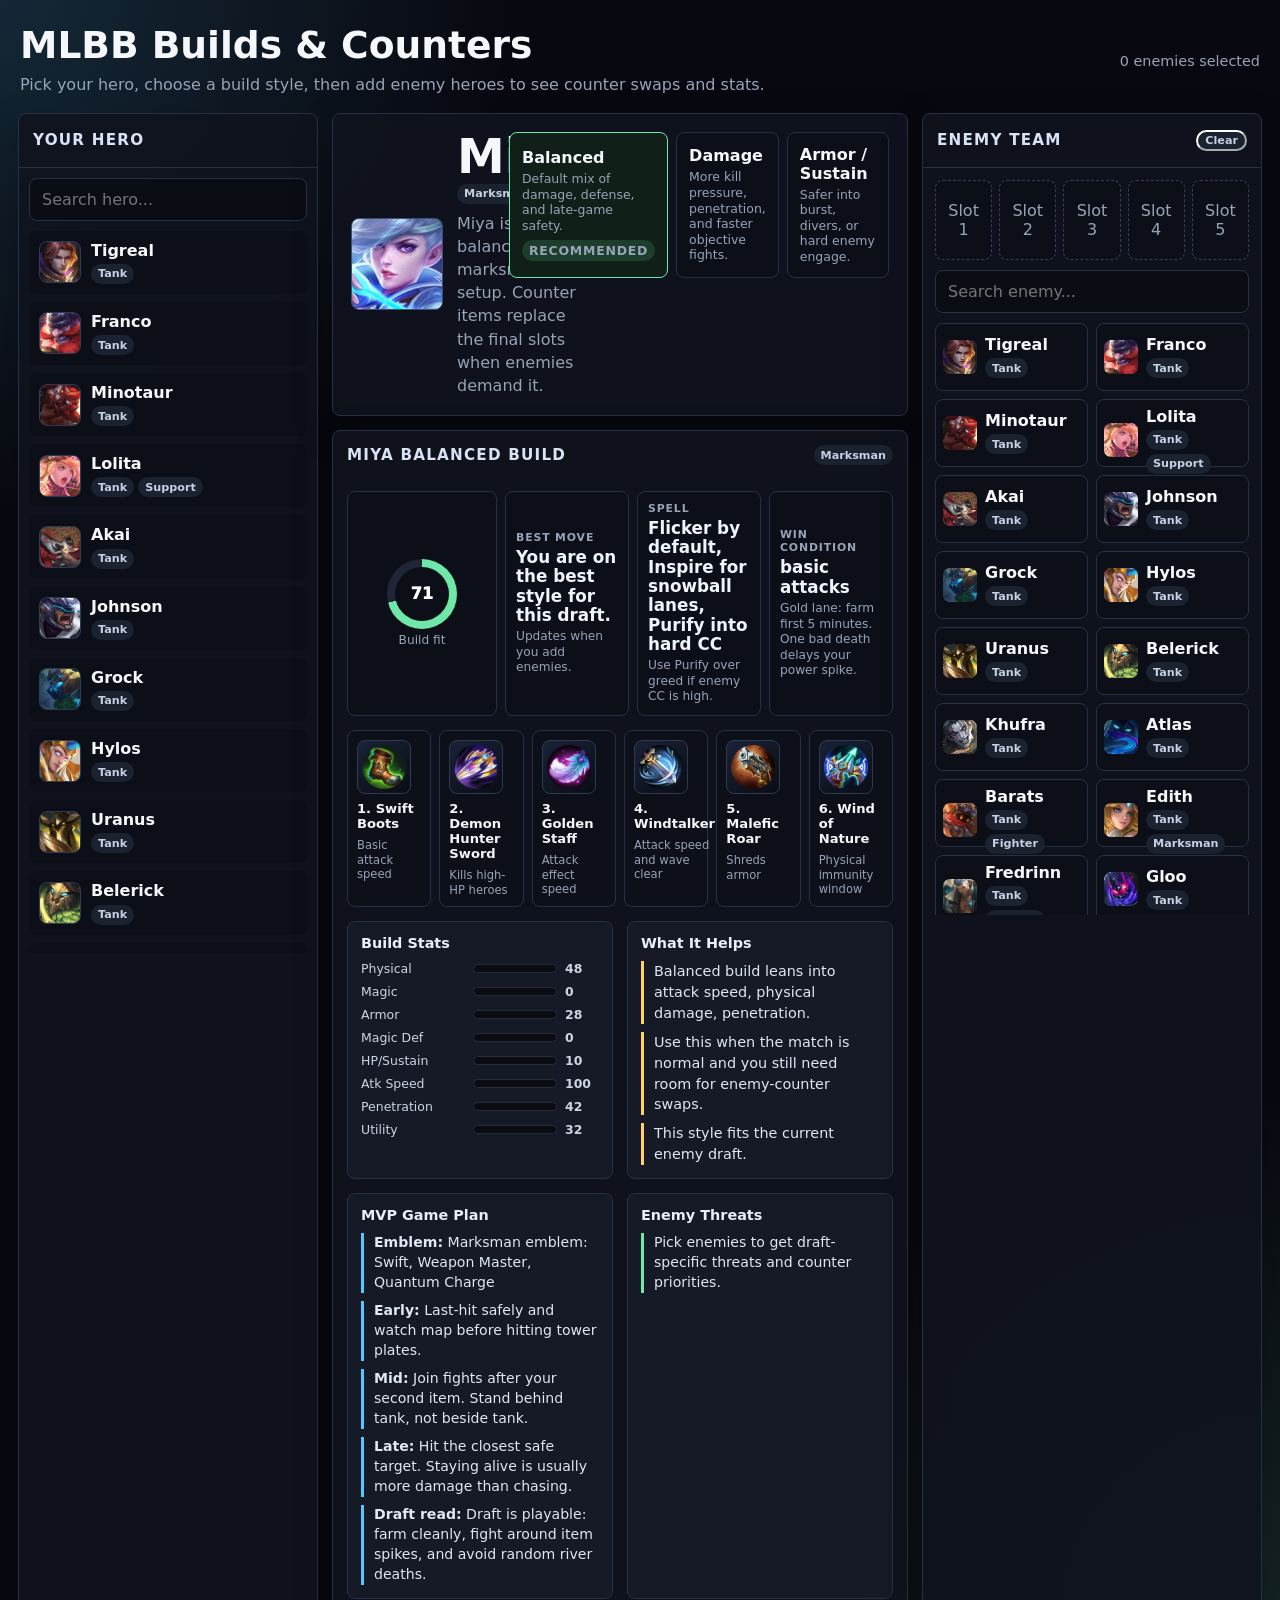
==== commit 43d8ce93: "Improve MLBB build counter website" ====
--- a/index.html
+++ b/index.html
@@ -1,1174 +1,1174 @@
-<!DOCTYPE html>
+<!doctype html>
 <html lang="en">
 <head>
-<meta charset="UTF-8"/>
-<meta name="viewport" content="width=device-width,initial-scale=1.0,viewport-fit=cover"/>
-<meta name="theme-color" content="#050510"/><meta name="mobile-web-app-capable" content="yes"/><meta name="apple-mobile-web-app-capable" content="yes"/><link rel="manifest" href="manifest.webmanifest"/><link rel="icon" href="app-icon.svg" type="image/svg+xml"/><link rel="stylesheet" href="app.css"/><link rel="stylesheet" href="scanner.css"/>
-<title>MLBB Builds & Counters</title>
-<link href="https://fonts.googleapis.com/css2?family=Rajdhani:wght@500;600;700&family=Oxanium:wght@400;600;800&display=swap" rel="stylesheet">
-<style>
-*{box-sizing:border-box;margin:0;padding:0}
-body{background:#010108;color:#dde0ff;font-family:'Rajdhani',sans-serif;min-height:100vh;overflow-x:hidden}
-
-/* ── NOISE TEXTURE ── */
-body::before{content:'';position:fixed;inset:0;opacity:.022;background-image:url("data:image/svg+xml,%3Csvg viewBox='0 0 256 256' xmlns='http://www.w3.org/2000/svg'%3E%3Cfilter id='n'%3E%3CfeTurbulence type='fractalNoise' baseFrequency='0.9' numOctaves='4' stitchTiles='stitch'/%3E%3C/filter%3E%3Crect width='100%25' height='100%25' filter='url(%23n)'/%3E%3C/svg%3E");pointer-events:none;z-index:1}
-
-/* ── CANVAS BG ── */
-#bg-canvas{position:fixed;inset:0;z-index:0;pointer-events:none}
-
-/* ── FLOATING ORBS ── */
-.orb{position:fixed;border-radius:50%;filter:blur(100px);pointer-events:none;z-index:0;animation:drift 22s ease-in-out infinite}
-.orb1{width:600px;height:600px;background:radial-gradient(#6d28d955,transparent 70%);top:-150px;left:-150px;animation-duration:28s}
-.orb2{width:450px;height:450px;background:radial-gradient(#f59e0b2a,transparent 70%);top:25%;right:-120px;animation-duration:20s;animation-delay:-9s}
-.orb3{width:400px;height:400px;background:radial-gradient(#0891b22a,transparent 70%);bottom:-100px;left:25%;animation-duration:24s;animation-delay:-16s}
-.orb4{width:350px;height:350px;background:radial-gradient(#dc262618,transparent 70%);bottom:15%;right:15%;animation-duration:32s;animation-delay:-6s}
-@keyframes drift{
-  0%,100%{transform:translate(0,0) scale(1)}
-  25%{transform:translate(70px,-50px) scale(1.08)}
-  50%{transform:translate(-40px,70px) scale(.93)}
-  75%{transform:translate(50px,35px) scale(1.04)}
-}
-
-/* ── GRID OVERLAY ── */
-body::after{content:'';position:fixed;inset:0;background-image:
-  linear-gradient(rgba(109,40,217,.05) 1px,transparent 1px),
-  linear-gradient(90deg,rgba(109,40,217,.05) 1px,transparent 1px);
-  background-size:60px 60px;pointer-events:none;z-index:0;
-  mask-image:radial-gradient(ellipse 70% 70% at 50% 40%,black 40%,transparent 100%)}
-
-::-webkit-scrollbar{width:4px}
-::-webkit-scrollbar-track{background:#010108}
-::-webkit-scrollbar-thumb{background:linear-gradient(#f59e0b,#7c3aed);border-radius:4px}
-
-/* ── HEADER ── */
-header{position:relative;z-index:10;background:linear-gradient(135deg,#05010e 0%,#0b0318 60%,#030b16 100%);padding:22px 40px;border-bottom:1px solid #ffffff06;display:flex;align-items:center;gap:20px;box-shadow:0 1px 0 #7c3aed22,0 12px 80px #000c}
-header::before{content:'';position:absolute;inset:0;background:linear-gradient(135deg,#7c3aed06,transparent 50%,#06b6d404);pointer-events:none}
-header::after{content:'';position:absolute;bottom:0;left:0;right:0;height:1px;background:linear-gradient(90deg,transparent,#7c3aed99,#f59e0b,#06b6d499,transparent);animation:shimmer 5s linear infinite;background-size:200% 100%}
-@keyframes shimmer{0%{background-position:200% 0}100%{background-position:-200% 0}}
-.hlogo{width:54px;height:54px;border-radius:15px;background:linear-gradient(135deg,#5b21b6,#d97706);display:flex;align-items:center;justify-content:center;font-size:1.7rem;flex-shrink:0;position:relative;box-shadow:0 0 0 1px #ffffff10,0 8px 32px #7c3aed44}
-.hlogo::before{content:'';position:absolute;inset:-1px;border-radius:16px;background:linear-gradient(135deg,#f59e0b,#7c3aed,#06b6d4,#f59e0b);background-size:300% 300%;animation:gradshift 4s linear infinite;z-index:-1;opacity:.6}
-@keyframes gradshift{0%{background-position:0% 50%}50%{background-position:100% 50%}100%{background-position:0% 50%}}
-.htitle{font-family:'Oxanium',sans-serif;font-size:1.85rem;font-weight:800;background:linear-gradient(100deg,#fbbf24 0%,#f59e0b 20%,#c084fc 55%,#38bdf8 85%);-webkit-background-clip:text;-webkit-text-fill-color:transparent;letter-spacing:3px;text-transform:uppercase}
-.hsub{color:#2e2e52;font-size:.72rem;margin-top:4px;letter-spacing:2.5px;text-transform:uppercase;font-family:'Oxanium',sans-serif}
-.hbadge{margin-left:auto;background:linear-gradient(135deg,#1a0e0033,#0e0a2233);border:1px solid #f59e0b33;border-radius:22px;padding:7px 18px;font-size:.7rem;color:#d97706;font-weight:700;letter-spacing:1.5px;font-family:'Oxanium',sans-serif}
-
-/* ── TABS ── */
-.tabs{position:relative;z-index:10;display:flex;gap:4px;padding:16px 40px 0}
-.tab{padding:11px 28px;border-radius:12px 12px 0 0;cursor:pointer;font-weight:700;font-size:.86rem;border:none;transition:all .2s ease;font-family:'Oxanium',sans-serif;letter-spacing:1.5px}
-.tab.active{background:linear-gradient(160deg,#d97706,#b45309);color:#fff8e6;box-shadow:0 -2px 24px #f59e0b44,0 -1px 0 #f59e0b inset}
-.tab:not(.active){background:transparent;color:#2e2e5a;border:1px solid #12122a;border-bottom:none;backdrop-filter:blur(12px)}
-.tab:not(.active):hover{color:#f59e0b99;border-color:#2a2a4a;background:#0a0a1844}
-
-/* ── CONTENT ── */
-.content{position:relative;z-index:5;padding:28px 40px;max-width:1600px;margin:0 auto}
-.page{display:none}.page.active{display:block}
-
-/* ── FILTERS ── */
-.filters{display:flex;gap:10px;margin-bottom:24px;flex-wrap:wrap;align-items:center}
-.search-wrap{position:relative;flex:1;min-width:220px}
-.search-wrap::before{content:'🔍';position:absolute;left:14px;top:50%;transform:translateY(-50%);font-size:.82rem;pointer-events:none;z-index:1}
-.search-box{width:100%;padding:11px 16px 11px 44px;border-radius:14px;border:1px solid #12122a;background:#06060e88;color:#dde0ff;font-size:.9rem;outline:none;font-family:'Rajdhani',sans-serif;transition:all .25s;backdrop-filter:blur(14px)}
-.search-box:focus{border-color:#f59e0b88;box-shadow:0 0 0 3px #f59e0b14,0 0 24px #f59e0b18}
-.search-box::placeholder{color:#252540}
-.role-btn{padding:8px 18px;border-radius:22px;border:1px solid #12122a;background:#06060e88;color:#353560;cursor:pointer;font-size:.76rem;font-weight:700;transition:all .2s;font-family:'Oxanium',sans-serif;letter-spacing:.8px;backdrop-filter:blur(12px)}
-.role-btn.active{background:linear-gradient(135deg,#d97706,#b45309);color:#fff8e6;border-color:transparent;box-shadow:0 2px 16px #f59e0b44}
-.role-btn:hover:not(.active){border-color:#f59e0b44;color:#f59e0b88;background:#0e0e1e88}
-.hcount{color:#1e1e3e;font-size:.73rem;margin-left:auto;font-weight:600;font-family:'Oxanium',sans-serif;letter-spacing:1px}
-
-/* ── HERO GRID ── */
-.hero-grid{display:grid;grid-template-columns:repeat(auto-fill,minmax(130px,1fr));gap:12px}
-.hero-card{border-radius:16px;cursor:pointer;transition:transform .3s cubic-bezier(.175,.885,.32,1.275),box-shadow .3s ease,border-color .3s ease;overflow:hidden;background:linear-gradient(160deg,#0a0a1a,#06060e);position:relative;box-shadow:0 2px 12px #0008}
-.hero-card::after{content:'';position:absolute;inset:0;border-radius:16px;border:1px solid #12122a;background:transparent;pointer-events:none;z-index:8;transition:border-color .3s}
-.hero-card:hover::after{border-color:#f59e0b88}
-.hero-card:hover{transform:translateY(-8px) scale(1.035);box-shadow:0 24px 64px #0009,0 0 0 0 transparent}
-/* Role-tinted card glows on hover */
-.hero-card[data-role="Tank"]:hover{box-shadow:0 20px 50px #06b6d422,0 0 30px #06b6d411}
-.hero-card[data-role="Fighter"]:hover{box-shadow:0 20px 50px #f9731622,0 0 30px #f9731611}
-.hero-card[data-role="Assassin"]:hover{box-shadow:0 20px 50px #a855f722,0 0 30px #a855f711}
-.hero-card[data-role="Mage"]:hover{box-shadow:0 20px 50px #60a5fa22,0 0 30px #60a5fa11}
-.hero-card[data-role="Marksman"]:hover{box-shadow:0 20px 50px #86efac22,0 0 30px #86efac11}
-.hero-card[data-role="Support"]:hover{box-shadow:0 20px 50px #fde04722,0 0 30px #fde04711}
-
-/* ── PORTRAIT ── */
-.portrait{width:100%;aspect-ratio:3/4;position:relative;overflow:hidden;background:#06060e}
-.p-emoji{position:absolute;inset:0;display:flex;align-items:center;justify-content:center;font-size:3rem;z-index:1;pointer-events:none;opacity:.4}
-.p-img{position:absolute;inset:0;width:100%;height:100%;object-fit:cover;object-position:top center;z-index:2;transition:transform .45s cubic-bezier(.25,.46,.45,.94)}
-.hero-card:hover .p-img{transform:scale(1.1)}
-.p-img.err{display:none}
-.p-grad{position:absolute;bottom:0;left:0;right:0;height:70%;background:linear-gradient(transparent,rgba(1,1,8,.98));z-index:3;pointer-events:none}
-.p-shine{position:absolute;inset:0;background:linear-gradient(105deg,transparent 40%,rgba(255,255,255,.05) 50%,transparent 60%);z-index:4;transform:translateX(-110%);transition:transform .6s cubic-bezier(.25,.46,.45,.94);pointer-events:none}
-.hero-card:hover .p-shine{transform:translateX(110%)}
-.p-pip{position:absolute;top:8px;left:8px;padding:2px 8px;border-radius:5px;font-size:.48rem;font-weight:800;z-index:7;letter-spacing:1.5px;font-family:'Oxanium',sans-serif;backdrop-filter:blur(4px)}
-.p-name-overlay{position:absolute;bottom:0;left:0;right:0;padding:12px 10px 11px;z-index:7}
-.p-hero-name{font-size:.8rem;font-weight:700;color:#fff;white-space:nowrap;overflow:hidden;text-overflow:ellipsis;text-shadow:0 1px 12px #000c}
-.p-role-tag{font-size:.55rem;color:#f59e0b99;margin-top:2px;font-weight:600;letter-spacing:.5px}
-.hero-info{display:none}
-
-/* ── MODAL ── */
-.moverlay{position:fixed;inset:0;background:rgba(0,0,6,.9);z-index:1000;display:flex;align-items:center;justify-content:center;padding:16px;backdrop-filter:blur(20px)}
-.moverlay.hidden{display:none}
-.modal{background:linear-gradient(160deg,#08081a,#04040e);border-radius:24px;width:100%;max-width:760px;max-height:92vh;overflow-y:auto;position:relative;border:1px solid #ffffff08;box-shadow:0 50px 130px #000f,0 0 80px #7c3aed0e}
-.mclose{position:absolute;top:14px;right:14px;background:#0e0e20;border:1px solid #1c1c38;color:#444;border-radius:10px;width:34px;height:34px;cursor:pointer;font-size:1rem;display:flex;align-items:center;justify-content:center;z-index:100;transition:all .2s}
-.mclose:hover{background:#ef444420;color:#f87171;border-color:#ef444444}
-.mbanner{position:relative;height:230px;overflow:hidden;border-radius:24px 24px 0 0}
-.mb-emoji{position:absolute;right:24px;top:50%;transform:translateY(-50%);font-size:7rem;filter:drop-shadow(0 4px 24px #0008);z-index:1;opacity:.25}
-.mb-img{position:absolute;inset:0;width:100%;height:100%;object-fit:cover;object-position:top center;z-index:2}
-.mb-img.err{display:none}
-.mb-grad{position:absolute;inset:0;z-index:3;pointer-events:none}
-.mb-info{position:absolute;bottom:0;left:0;padding:24px 26px;z-index:4}
-.mb-name{font-size:2.2rem;font-weight:800;font-family:'Oxanium',sans-serif;letter-spacing:2px;background:linear-gradient(90deg,#fff 30%,#fbbf24);-webkit-background-clip:text;-webkit-text-fill-color:transparent;text-shadow:none}
-.mb-roles{display:flex;gap:6px;margin-top:8px}
-.rbadge{display:inline-block;padding:4px 13px;border-radius:10px;font-size:.62rem;font-weight:700;letter-spacing:1.5px;font-family:'Oxanium',sans-serif}
-.mbody{padding:26px;position:relative;z-index:1}
-.stitle{font-size:.65rem;font-weight:800;letter-spacing:3px;text-transform:uppercase;margin:22px 0 14px;display:flex;align-items:center;gap:10px;font-family:'Oxanium',sans-serif;color:#d97706}
-.stitle::after{content:'';flex:1;height:1px;background:linear-gradient(90deg,#f59e0b33,transparent)}
-
-/* ── ITEM CARDS ── */
-.build-grid{display:flex;gap:10px;flex-wrap:wrap}
-.icard{width:88px;border-radius:12px;overflow:hidden;flex-shrink:0;background:#08081488;cursor:default;transition:all .25s;position:relative;border:1px solid #14142a;backdrop-filter:blur(8px)}
-.icard:hover{transform:translateY(-5px) scale(1.07);border-color:#f59e0b66;box-shadow:0 12px 32px #f59e0b22}
-.ip{width:88px;height:88px;position:relative;overflow:hidden;background:#08080e;display:flex;align-items:center;justify-content:center}
-.ip-emoji{position:absolute;inset:0;display:flex;align-items:center;justify-content:center;font-size:2rem;z-index:1}
-.ip-img{position:absolute;inset:0;width:100%;height:100%;object-fit:cover;z-index:2}
-.ip-img.err{display:none}
-.ilabel{padding:5px 4px 7px;text-align:center;background:#04040c88}
-.iname{font-size:.58rem;color:#ccd;line-height:1.2;font-weight:700}
-.itype{font-size:.5rem;color:#d97706;margin-top:2px;font-weight:700;letter-spacing:.5px}
-
-/* ── MATCHUPS ── */
-.ccols{display:grid;grid-template-columns:1fr 1fr;gap:12px}
-.clist{background:#04040e88;border:1px solid #12122a;border-radius:14px;padding:16px;backdrop-filter:blur(8px)}
-.clist h4{font-size:.75rem;font-weight:800;margin-bottom:12px;font-family:'Oxanium',sans-serif;letter-spacing:1.5px}
-.ctag{display:inline-block;background:#0a0a1a88;border:1px solid #1e1e38;border-radius:8px;padding:4px 11px;font-size:.68rem;margin:3px;color:#aaa;transition:all .2s;backdrop-filter:blur(4px)}
-.ctag:hover{border-color:#f59e0b44;color:#f59e0b;background:#14140888}
-.cirow{display:flex;align-items:center;gap:12px;background:#04040e88;border:1px solid #12122a;border-radius:12px;padding:11px 14px;margin:7px 0;transition:all .2s;backdrop-filter:blur(8px)}
-.cirow:hover{border-color:#f59e0b33;background:#0c0c0a88;box-shadow:0 4px 18px #f59e0b0a}
-.cibox{width:48px;height:48px;border-radius:10px;overflow:hidden;flex-shrink:0;background:#08080e;position:relative;display:flex;align-items:center;justify-content:center;border:1px solid #1a1a30}
-.cibox-emoji{position:absolute;inset:0;display:flex;align-items:center;justify-content:center;font-size:1.5rem;z-index:1}
-.cibox-img{position:absolute;inset:0;width:100%;height:100%;object-fit:cover;z-index:2}
-.cibox-img.err{display:none}
-.ciname{font-weight:800;font-size:.84rem;color:#34d399;font-family:'Oxanium',sans-serif}
-.ciwhy{font-size:.68rem;color:#2a4a3a;margin-top:3px;line-height:1.4}
-
-/* ── COUNTER BUILD GRID ── */
-.cb-grid{display:grid;grid-template-columns:repeat(3,1fr);gap:8px;margin-bottom:6px}
-.cb-item{border-radius:14px;border:1px solid #14142a;background:#06060e88;overflow:hidden;transition:all .25s cubic-bezier(.175,.885,.32,1.275);backdrop-filter:blur(8px);cursor:default}
-.cb-item:hover{transform:translateY(-4px) scale(1.04);box-shadow:0 12px 30px #0008}
-.cb-img-wrap{position:relative;width:100%;aspect-ratio:1;background:#08080e;display:flex;align-items:center;justify-content:center;overflow:hidden}
-.cb-emoji{position:absolute;inset:0;display:flex;align-items:center;justify-content:center;font-size:1.8rem;z-index:1}
-.cb-img{position:absolute;inset:0;width:100%;height:100%;object-fit:cover;z-index:2}
-.cb-label{padding:7px 7px 8px;background:#04040c88}
-.cb-name{font-size:.58rem;font-weight:700;color:#ccd;line-height:1.2;white-space:nowrap;overflow:hidden;text-overflow:ellipsis}
-.cb-type{font-size:.5rem;font-weight:700;margin-top:2px;letter-spacing:.5px}
-
-/* ── COUNTER TOOL ── */
-.twocol{display:grid;grid-template-columns:1fr 1fr;gap:22px}
-.panel{background:linear-gradient(160deg,#04040e99,#02020888);border:1px solid #10102000;border-radius:20px;padding:20px;margin-bottom:14px;box-shadow:0 8px 40px #0008,inset 0 1px 0 #ffffff06;backdrop-filter:blur(14px);position:relative}
-.panel::before{content:'';position:absolute;inset:0;border-radius:20px;border:1px solid #ffffff06;pointer-events:none}
-.panel h3{font-size:.9rem;font-weight:800;margin-bottom:14px;font-family:'Oxanium',sans-serif;letter-spacing:1.5px}
-.eslot{display:flex;align-items:center;gap:10px;background:#08081488;border:1px dashed #1c1c36;border-radius:12px;padding:10px 14px;margin-bottom:8px;transition:all .2s}
-.eslot.filled{border-style:solid;border-color:#ef444455;background:#140808aa;box-shadow:0 0 20px #ef44440a}
-.sthumb{width:36px;height:36px;border-radius:9px;overflow:hidden;flex-shrink:0;background:#08080e;position:relative;display:flex;align-items:center;justify-content:center;font-size:1.1rem;border:1px solid #1c1c34}
-.sthumb-img{position:absolute;inset:0;width:100%;height:100%;object-fit:cover;object-position:top;z-index:2}
-.sthumb-img.err{display:none}
-.sthumb-e{position:absolute;inset:0;display:flex;align-items:center;justify-content:center;z-index:1}
-.sname{flex:1;font-size:.84rem;font-weight:700;color:#bbc}
-.rbtn{background:none;border:none;color:#ef4444;cursor:pointer;font-size:.9rem;opacity:.4;transition:all .2s}
-.rbtn:hover{opacity:1}
-.minigrid{display:grid;grid-template-columns:repeat(auto-fill,minmax(66px,1fr));gap:6px;max-height:340px;overflow-y:auto;padding:2px}
-.minicard{border-radius:10px;cursor:pointer;transition:all .22s;overflow:hidden;border:1px solid #10102a;background:linear-gradient(160deg,#0a0a18,#060610)}
-.minicard:hover:not(.dis){transform:scale(1.08);border-color:#ef444477;box-shadow:0 6px 18px #ef444428}
-.minicard.dis{opacity:.15;pointer-events:none}
-.mthumb{width:100%;aspect-ratio:1;position:relative;overflow:hidden;background:#08080e;display:flex;align-items:center;justify-content:center;font-size:1.3rem}
-.mthumb-img{position:absolute;inset:0;width:100%;height:100%;object-fit:cover;object-position:top;z-index:2}
-.mthumb-img.err{display:none}
-.mthumb-e{position:absolute;inset:0;display:flex;align-items:center;justify-content:center;z-index:1}
-.mname{padding:4px 3px;text-align:center;font-size:.56rem;color:#666;font-weight:700;background:#03030a;white-space:nowrap;overflow:hidden;text-overflow:ellipsis}
-.crec{background:linear-gradient(135deg,#04100488,#02080288);border:1px solid #0e280e;border-radius:14px;padding:14px 16px;margin-bottom:10px;transition:all .2s;backdrop-filter:blur(8px)}
-.crec:hover{border-color:#22c55e33;box-shadow:0 6px 22px #22c55e0a}
-.crec-h{display:flex;align-items:center;gap:10px;margin-bottom:7px}
-.crecbox{width:42px;height:42px;border-radius:10px;overflow:hidden;flex-shrink:0;background:#08080e;position:relative;display:flex;align-items:center;justify-content:center;font-size:1.2rem;border:1px solid #142814}
-.crecbox-img{position:absolute;inset:0;width:100%;height:100%;object-fit:cover;z-index:2}
-.crecbox-img.err{display:none}
-.crecname{font-weight:800;font-size:.88rem;color:#4ade80;flex:1;font-family:'Oxanium',sans-serif}
-.prio{font-size:.58rem;padding:3px 9px;border-radius:10px;font-weight:800;font-family:'Oxanium',sans-serif;letter-spacing:.5px}
-.ph{background:#ef444418;color:#f87171;border:1px solid #ef444440}
-.pm{background:#f9731618;color:#fb923c;border:1px solid #f9731640}
-.crecreason{font-size:.68rem;color:#1e4a2a;line-height:1.5}
-.empty{text-align:center;padding:48px 16px;color:#1c1c38;font-family:'Oxanium',sans-serif}
-.empty-icon{font-size:2.5rem;margin-bottom:10px;opacity:.25}
-.tip{margin-top:14px;padding:12px 16px;background:#06060e88;border:1px solid #14142a;border-left:2px solid #d97706;border-radius:12px;font-size:.7rem;color:#34344a;line-height:1.65;backdrop-filter:blur(8px)}
-
-@media(max-width:768px){
-  .twocol,.ccols{grid-template-columns:1fr}
-  .hero-grid{grid-template-columns:repeat(auto-fill,minmax(96px,1fr))}
-  .content{padding:16px 16px}
-  header{padding:14px 18px}
-  .htitle{font-size:1.3rem}
-  .tabs{padding:10px 18px 0}
-}
-</style>
+  <meta charset="utf-8" />
+  <meta name="viewport" content="width=device-width, initial-scale=1" />
+  <title>MLBB Builds & Counters</title>
+  <style>
+    :root {
+      color-scheme: dark;
+      --bg: #080910;
+      --panel: #10131d;
+      --panel-2: #151a26;
+      --line: #273044;
+      --text: #f5f7fb;
+      --muted: #98a3b7;
+      --blue: #55c7ff;
+      --green: #6ee7a8;
+      --red: #ff6b6b;
+      --gold: #ffd166;
+      --violet: #b49cff;
+    }
+
+    * { box-sizing: border-box; }
+    body {
+      margin: 0;
+      min-height: 100vh;
+      background:
+        radial-gradient(circle at top left, rgba(85,199,255,.16), transparent 32rem),
+        radial-gradient(circle at bottom right, rgba(110,231,168,.12), transparent 34rem),
+        var(--bg);
+      color: var(--text);
+      font-family: Inter, ui-sans-serif, system-ui, -apple-system, BlinkMacSystemFont, "Segoe UI", sans-serif;
+      letter-spacing: 0;
+    }
+
+    button, input { font: inherit; }
+    button { cursor: pointer; }
+
+    .app {
+      width: min(1420px, 100%);
+      margin: 0 auto;
+      padding: 18px;
+      display: grid;
+      grid-template-columns: 300px 1fr 340px;
+      gap: 14px;
+    }
+
+    header {
+      grid-column: 1 / -1;
+      display: flex;
+      align-items: center;
+      justify-content: space-between;
+      gap: 12px;
+      padding: 8px 2px 2px;
+    }
+
+    h1 {
+      margin: 0;
+      font-size: clamp(1.35rem, 3vw, 2.35rem);
+      line-height: 1.05;
+    }
+
+    .meta {
+      color: var(--muted);
+      font-size: .9rem;
+      text-align: right;
+    }
+
+    .panel {
+      background: color-mix(in srgb, var(--panel) 90%, transparent);
+      border: 1px solid var(--line);
+      border-radius: 8px;
+      min-width: 0;
+      overflow: hidden;
+      box-shadow: 0 14px 40px rgba(0,0,0,.22);
+    }
+
+    .panel-head {
+      min-height: 54px;
+      padding: 14px;
+      border-bottom: 1px solid var(--line);
+      display: flex;
+      align-items: center;
+      justify-content: space-between;
+      gap: 10px;
+    }
+
+    .panel-title {
+      margin: 0;
+      font-size: .95rem;
+      text-transform: uppercase;
+      letter-spacing: .08em;
+      color: #d9e3f5;
+    }
+
+    .search {
+      width: 100%;
+      border: 1px solid var(--line);
+      border-radius: 8px;
+      background: #0b0d14;
+      color: var(--text);
+      padding: 11px 12px;
+      outline: none;
+    }
+
+    .search:focus { border-color: var(--blue); box-shadow: 0 0 0 3px rgba(85,199,255,.12); }
+
+    .hero-list {
+      height: calc(100vh - 168px);
+      min-height: 520px;
+      overflow: auto;
+      padding: 10px;
+      display: grid;
+      gap: 8px;
+      align-content: start;
+    }
+
+    .hero-row {
+      width: 100%;
+      border: 1px solid transparent;
+      border-radius: 8px;
+      background: #0c0f17;
+      color: var(--text);
+      padding: 9px;
+      display: grid;
+      grid-template-columns: 42px 1fr;
+      gap: 10px;
+      align-items: center;
+      text-align: left;
+    }
+
+    .hero-row:hover, .hero-row.active { border-color: var(--blue); background: #111928; }
+    .avatar {
+      width: 42px;
+      height: 42px;
+      display: grid;
+      place-items: center;
+      border-radius: 8px;
+      background: linear-gradient(145deg, #18364b, #222530);
+      font-size: 1.45rem;
+      border: 1px solid #2e3a51;
+      overflow: hidden;
+      position: relative;
+    }
+
+    .name { font-weight: 800; line-height: 1.2; }
+    .roles { margin-top: 4px; display: flex; gap: 4px; flex-wrap: wrap; }
+    .chip {
+      display: inline-flex;
+      align-items: center;
+      min-height: 20px;
+      border-radius: 999px;
+      padding: 2px 7px;
+      background: #1b2330;
+      color: #c5d0e4;
+      font-size: .7rem;
+      font-weight: 700;
+    }
+
+    .main { display: grid; gap: 14px; min-width: 0; }
+    .hero-stage {
+      min-height: 206px;
+      padding: 18px;
+      display: grid;
+      grid-template-columns: minmax(0, 1fr) minmax(260px, 380px);
+      gap: 16px;
+      align-items: stretch;
+    }
+
+    .selected-hero {
+      display: grid;
+      grid-template-columns: 92px 1fr;
+      gap: 14px;
+      align-items: center;
+    }
+
+    .big-avatar {
+      width: 92px;
+      aspect-ratio: 1;
+      border-radius: 8px;
+      display: grid;
+      place-items: center;
+      font-size: 3.2rem;
+      background: linear-gradient(145deg, #1a3a4f, #302c43);
+      border: 1px solid #3b506d;
+      overflow: hidden;
+      position: relative;
+    }
+
+    .selected-hero h2 {
+      margin: 0;
+      font-size: clamp(1.7rem, 4vw, 3rem);
+      line-height: 1;
+    }
+
+    .subtitle { color: var(--muted); margin-top: 8px; line-height: 1.45; }
+
+    .build-tabs {
+      display: grid;
+      grid-template-columns: repeat(3, 1fr);
+      gap: 8px;
+      align-content: start;
+    }
+
+    .build-tab {
+      border: 1px solid var(--line);
+      border-radius: 8px;
+      background: #0c0f17;
+      color: var(--text);
+      padding: 12px;
+      text-align: left;
+      min-height: 84px;
+    }
+
+    .build-tab.active { border-color: var(--green); background: #102019; }
+    .build-tab b { display: block; margin-bottom: 4px; }
+    .build-tab span { color: var(--muted); font-size: .78rem; line-height: 1.25; display: block; }
+
+    .build-panel {
+      padding: 14px;
+      display: grid;
+      gap: 14px;
+    }
+
+    .items {
+      display: grid;
+      grid-template-columns: repeat(6, minmax(0, 1fr));
+      gap: 8px;
+    }
+
+    .item {
+      min-height: 132px;
+      border: 1px solid var(--line);
+      border-radius: 8px;
+      background: #0d1018;
+      padding: 9px;
+      display: grid;
+      gap: 7px;
+      align-content: start;
+      position: relative;
+    }
+
+    .item.counter { border-color: rgba(255,107,107,.75); box-shadow: inset 0 0 0 1px rgba(255,107,107,.16); }
+    .item-art {
+      width: 54px;
+      aspect-ratio: 1;
+      border-radius: 8px;
+      background: linear-gradient(145deg, #192238, #0b0d14);
+      border: 1px solid #2e3a51;
+      display: grid;
+      place-items: center;
+      overflow: hidden;
+      position: relative;
+      font-size: 1.75rem;
+      line-height: 1;
+    }
+    .item-name { font-weight: 800; font-size: .82rem; line-height: 1.15; }
+    .item-type { color: var(--muted); font-size: .72rem; line-height: 1.25; }
+    .badge {
+      position: absolute;
+      top: 7px;
+      right: 7px;
+      border-radius: 999px;
+      background: rgba(255,107,107,.18);
+      color: #ffd3d3;
+      padding: 2px 6px;
+      font-size: .62rem;
+      font-weight: 900;
+    }
+
+    .details-grid {
+      display: grid;
+      grid-template-columns: 1fr 1fr;
+      gap: 14px;
+    }
+
+    .subpanel {
+      background: var(--panel-2);
+      border: 1px solid var(--line);
+      border-radius: 8px;
+      padding: 13px;
+      min-width: 0;
+    }
+
+    .subpanel h3 {
+      margin: 0 0 10px;
+      font-size: .9rem;
+      color: #e8eefb;
+    }
+
+    .stat {
+      display: grid;
+      grid-template-columns: 104px 1fr 34px;
+      align-items: center;
+      gap: 8px;
+      margin: 8px 0;
+      font-size: .78rem;
+      color: #ccd5e5;
+    }
+
+    .bar {
+      height: 9px;
+      background: #0a0c12;
+      border-radius: 999px;
+      overflow: hidden;
+      border: 1px solid #252c3d;
+    }
+
+    .fill { height: 100%; width: var(--w); background: linear-gradient(90deg, var(--blue), var(--green)); }
+    .notes { display: grid; gap: 8px; color: #d5deed; font-size: .9rem; line-height: 1.45; }
+    .note { border-left: 3px solid var(--gold); padding-left: 10px; color: #dfe7f5; }
+
+    .enemy-tools { padding: 12px; display: grid; gap: 10px; }
+    .enemy-slots {
+      display: grid;
+      grid-template-columns: repeat(5, 1fr);
+      gap: 7px;
+    }
+
+    .slot {
+      min-height: 80px;
+      border: 1px dashed #354058;
+      border-radius: 8px;
+      display: grid;
+      place-items: center;
+      text-align: center;
+      padding: 6px;
+      color: var(--muted);
+      background: #0c0f17;
+      position: relative;
+    }
+
+    .slot.filled { border-style: solid; color: var(--text); }
+    .slot button {
+      position: absolute;
+      top: 4px;
+      right: 4px;
+      width: 22px;
+      height: 22px;
+      border: 1px solid #46546f;
+      border-radius: 999px;
+      color: var(--text);
+      background: #0a0c12;
+      line-height: 1;
+    }
+
+    .enemy-list {
+      max-height: calc(100vh - 308px);
+      min-height: 390px;
+      overflow: auto;
+      display: grid;
+      grid-template-columns: repeat(2, minmax(0, 1fr));
+      gap: 8px;
+    }
+
+    .enemy-pick {
+      min-height: 68px;
+      border: 1px solid var(--line);
+      border-radius: 8px;
+      background: #0c0f17;
+      color: var(--text);
+      display: grid;
+      grid-template-columns: 34px 1fr;
+      gap: 8px;
+      align-items: center;
+      padding: 7px;
+      text-align: left;
+    }
+
+    .enemy-pick:disabled { opacity: .35; cursor: not-allowed; }
+    .mini-avatar {
+      width: 34px;
+      aspect-ratio: 1;
+      border-radius: 7px;
+      display: grid;
+      place-items: center;
+      background: #192132;
+      font-size: 1.18rem;
+      overflow: hidden;
+      position: relative;
+    }
+
+    .asset-img {
+      position: absolute;
+      inset: 0;
+      width: 100%;
+      height: 100%;
+      object-fit: cover;
+      z-index: 1;
+    }
+
+    .item-art .asset-img { object-fit: contain; padding: 4px; }
+    .fallback-emoji { position: relative; z-index: 0; line-height: 1; }
+    .asset-img.err { display: none; }
+
+    .coach-strip {
+      display: grid;
+      grid-template-columns: 150px repeat(3, 1fr);
+      gap: 8px;
+    }
+
+    .coach-card {
+      min-height: 86px;
+      border: 1px solid var(--line);
+      border-radius: 8px;
+      background: #0c0f17;
+      padding: 10px;
+      display: grid;
+      align-content: center;
+      gap: 4px;
+      min-width: 0;
+    }
+
+    .coach-kicker {
+      color: var(--muted);
+      font-size: .68rem;
+      font-weight: 800;
+      text-transform: uppercase;
+      letter-spacing: .08em;
+    }
+
+    .coach-value {
+      font-size: 1.05rem;
+      font-weight: 900;
+      color: #eef5ff;
+      line-height: 1.15;
+    }
+
+    .coach-small { color: var(--muted); font-size: .76rem; line-height: 1.28; }
+    .score-ring {
+      width: 70px;
+      aspect-ratio: 1;
+      border-radius: 999px;
+      display: grid;
+      place-items: center;
+      background: conic-gradient(var(--green) calc(var(--score) * 1%), #202638 0);
+      justify-self: center;
+      position: relative;
+      font-weight: 950;
+      color: #ffffff;
+    }
+
+    .score-ring::before {
+      content: "";
+      position: absolute;
+      inset: 8px;
+      border-radius: inherit;
+      background: #0c0f17;
+    }
+
+    .score-ring span { position: relative; z-index: 1; }
+    .plan-list, .threat-list { display: grid; gap: 8px; }
+    .plan-row, .threat-row {
+      border-left: 3px solid var(--blue);
+      padding-left: 10px;
+      color: #dfe7f5;
+      font-size: .88rem;
+      line-height: 1.42;
+    }
+
+    .threat-row.high { border-color: var(--red); }
+    .threat-row.med { border-color: var(--gold); }
+    .threat-row.low { border-color: var(--green); }
+    .rec-badge {
+      display: inline-flex;
+      width: fit-content;
+      margin-top: 6px;
+      border-radius: 999px;
+      background: rgba(110,231,168,.14);
+      color: #b8ffd6;
+      padding: 3px 7px;
+      font-size: .66rem;
+      font-weight: 900;
+      text-transform: uppercase;
+      letter-spacing: .06em;
+    }
+
+    .coach-action {
+      width: fit-content;
+      border: 1px solid rgba(110,231,168,.45);
+      border-radius: 999px;
+      background: rgba(110,231,168,.13);
+      color: #d8ffe8;
+      padding: 5px 10px;
+      font-size: .72rem;
+      font-weight: 900;
+      margin-top: 4px;
+    }
+
+    @media (max-width: 1150px) {
+      .app { grid-template-columns: 280px 1fr; }
+      .right { grid-column: 1 / -1; }
+      .enemy-list { max-height: 360px; grid-template-columns: repeat(4, minmax(0, 1fr)); }
+      .coach-strip { grid-template-columns: repeat(2, 1fr); }
+    }
+
+    @media (max-width: 820px) {
+      .app { grid-template-columns: 1fr; padding: 10px; }
+      header { align-items: flex-start; flex-direction: column; }
+      .meta { text-align: left; }
+      .hero-list { height: 330px; min-height: 0; }
+      .hero-stage { grid-template-columns: 1fr; }
+      .build-tabs { grid-template-columns: 1fr; }
+      .items { grid-template-columns: repeat(3, minmax(0, 1fr)); }
+      .details-grid { grid-template-columns: 1fr; }
+      .coach-strip { grid-template-columns: 1fr; }
+      .enemy-list { grid-template-columns: repeat(2, minmax(0, 1fr)); }
+      .enemy-slots { grid-template-columns: repeat(5, minmax(58px, 1fr)); overflow-x: auto; }
+    }
+  </style>
 </head>
 <body>
-<canvas id="bg-canvas"></canvas>
-<div class="orb orb1"></div>
-<div class="orb orb2"></div>
-<div class="orb orb3"></div>
-<div class="orb orb4"></div>
-<header>
-  <div class="hlogo">⚔️</div>
-  <div>
-    <div class="htitle">MLBB Builds &amp; Counters</div>
-    <div class="hsub">Meta Builds · Hero Matchups · Counter Items</div>
-  </div>
-  <div class="hbadge">⚡ Season 2026</div><button class="install-btn" id="install-app-btn" hidden>Install App</button>
-</header>
-<div class="tabs">
-  <button class="tab active" onclick="switchTab('builds')">🗡️ Hero Builds</button>
-  <button class="tab" onclick="switchTab('counter')">🛡️ Counter Tool</button>
-  <button class="tab" onclick="switchTab('live')">⚡ Live Match</button>
-  <button class="tab" onclick="switchTab('scan')">📷 Scan</button>
-</div>
-<div class="content">
-  <div id="page-builds" class="page active">
-    <div class="filters">
-      <div class="search-wrap"><input class="search-box" id="hs" placeholder="Search hero..." oninput="renderH()"/></div>
-      <div id="rf" style="display:flex;gap:6px;flex-wrap:wrap"></div>
-      <span class="hcount" id="hc"></span>
-    </div>
-    <div class="hero-grid" id="hg"></div>
-  </div>
-  <div id="page-counter" class="page">
-    <div class="twocol">
+  <main class="app">
+    <header>
       <div>
-        <div class="panel" style="border-color:#3b82f633;box-shadow:0 0 30px #3b82f611">
-          <h3 style="color:#60a5fa">🔵 Your Hero <span style="font-size:.7rem;color:#444;font-weight:400">(the hero you're playing)</span></h3>
-          <div id="myhero-slot"></div>
-          <div id="myhero-picker">
-            <input class="search-box" id="mhs" placeholder="🔍 Search your hero..." oninput="renderMHG()" style="width:100%;margin-bottom:10px"/>
-            <div class="minigrid" id="mhg"></div>
+        <h1>MLBB Builds & Counters</h1>
+        <div class="subtitle">Pick your hero, choose a build style, then add enemy heroes to see counter swaps and stats.</div>
+      </div>
+      <div class="meta" id="summary">0 enemies selected</div>
+    </header>
+
+    <section class="panel">
+      <div class="panel-head">
+        <h2 class="panel-title">Your Hero</h2>
+      </div>
+      <div style="padding:10px 10px 0">
+        <input id="heroSearch" class="search" placeholder="Search hero..." autocomplete="off" />
+      </div>
+      <div class="hero-list" id="heroList"></div>
+    </section>
+
+    <section class="main">
+      <section class="panel hero-stage">
+        <div class="selected-hero">
+          <div class="big-avatar" id="bigAvatar">🏹</div>
+          <div>
+            <h2 id="heroName">Miya</h2>
+            <div class="roles" id="heroRoles"></div>
+            <div class="subtitle" id="heroDesc"></div>
           </div>
         </div>
-        <div class="panel">
-          <h3 style="color:#ff6666">🔴 Enemy Team <span style="font-size:.7rem;color:#333;font-weight:400">(pick up to 5)</span></h3>
-          <div id="eslots"></div>
+        <div class="build-tabs" id="buildTabs"></div>
+      </section>
+
+      <section class="panel build-panel">
+        <div class="panel-head" style="padding:0 0 12px; min-height:auto; border-bottom:0">
+          <h2 class="panel-title" id="buildTitle">Build</h2>
+          <span class="chip" id="buildFocus">Balanced</span>
         </div>
-        <div class="panel">
-          <h3 style="color:#999;font-size:.85rem">Pick Enemy Heroes</h3>
-          <input class="search-box" id="es" placeholder="🔍 Search..." oninput="renderMG()" style="width:100%;margin-bottom:10px"/>
-          <div class="minigrid" id="mg"></div>
+        <div class="coach-strip" id="coachStrip"></div>
+        <div class="items" id="items"></div>
+        <div class="details-grid">
+          <div class="subpanel">
+            <h3>Build Stats</h3>
+            <div id="stats"></div>
+          </div>
+          <div class="subpanel">
+            <h3>What It Helps</h3>
+            <div class="notes" id="notes"></div>
+          </div>
+          <div class="subpanel">
+            <h3>MVP Game Plan</h3>
+            <div class="plan-list" id="gamePlan"></div>
+          </div>
+          <div class="subpanel">
+            <h3>Enemy Threats</h3>
+            <div class="threat-list" id="threats"></div>
+          </div>
         </div>
+      </section>
+    </section>
+
+    <aside class="panel right">
+      <div class="panel-head">
+        <h2 class="panel-title">Enemy Team</h2>
+        <button class="chip" id="clearEnemies" type="button">Clear</button>
       </div>
-      <div class="panel"><h3 style="color:#4aff88">🟢 Recommended Counter Items</h3><div id="cr"></div></div>
-    </div>
-  </div>
-  <div id="page-live" class="page"><div class="live-shell" id="live-match"></div></div>
-  <div id="page-scan" class="page"><div class="scan-shell" id="scan-tool"></div></div>
-</div>
-<div class="moverlay hidden" id="mo" onclick="closeOut(event)">
-  <div class="modal" id="mb"><button class="mclose" onclick="closeM()">✕</button><div id="mc"></div></div>
-</div>
-
-<script>
-// ── IMAGE URLS ────────────────────────────────────────────────────
-const CDN = 'https://static.wikia.nocookie.net/mobile-legends/images/';
-const FP  = 'https://mobile-legends.fandom.com/wiki/Special:FilePath/';
-
-// Direct CDN hero portrait URLs (bypass Cloudflare on fandom.com)
-const HIMGS = {
-  "Tigreal":        CDN+"b/be/Tigreal.png/revision/latest",
-  "Franco":         CDN+"4/48/Franco.png/revision/latest",
-  "Minotaur":       CDN+"7/7e/Minotaur.png/revision/latest",
-  "Lolita":         CDN+"2/22/Lolita.png/revision/latest",
-  "Akai":           CDN+"c/c1/Akai.png/revision/latest",
-  "Johnson":        CDN+"5/56/Johnson.png/revision/latest",
-  "Grock":          CDN+"2/2b/Grock.png/revision/latest",
-  "Hylos":          CDN+"d/d6/Hylos.png/revision/latest",
-  "Uranus":         CDN+"e/ec/Uranus.png/revision/latest",
-  "Belerick":       CDN+"1/17/Belerick.png/revision/latest",
-  "Khufra":         CDN+"0/02/Khufra.png/revision/latest",
-  "Atlas":          CDN+"0/04/Atlas.png/revision/latest",
-  "Barats":         CDN+"5/50/Barats.png/revision/latest",
-  "Edith":          CDN+"0/09/Edith.png/revision/latest",
-  "Gloo":           CDN+"7/71/Gloo.png/revision/latest",
-  "Baxia":          CDN+"a/a5/Baxia.png/revision/latest",
-  "Carmilla":       CDN+"1/1d/Carmilla.png/revision/latest",
-  "Hilda":          CDN+"5/58/Hilda.png/revision/latest",
-  "Balmond":        CDN+"e/e1/Balmond.png/revision/latest",
-  "Freya":          CDN+"2/29/Freya.png/revision/latest",
-  "Chou":           CDN+"0/0f/Chou.png/revision/latest",
-  "Sun":            CDN+"6/61/Sun.png/revision/latest",
-  "Alpha":          CDN+"a/a8/Alpha.png/revision/latest",
-  "Ruby":           CDN+"a/a9/Ruby.png/revision/latest",
-  "Roger":          CDN+"c/c7/Roger.png/revision/latest",
-  "Jawhead":        CDN+"a/a7/Jawhead.png/revision/latest",
-  "Martis":         CDN+"5/57/Martis.png/revision/latest",
-  "Aldous":         CDN+"b/bc/Aldous.png/revision/latest",
-  "Leomord":        CDN+"5/59/Leomord.png/revision/latest",
-  "Thamuz":         CDN+"1/19/Thamuz.png/revision/latest",
-  "Badang":         CDN+"1/10/Badang.png/revision/latest",
-  "Guinevere":      CDN+"8/89/Guinevere.png/revision/latest",
-  "Dyrroth":        CDN+"b/ba/Dyrroth.png/revision/latest",
-  "Masha":          CDN+"f/f4/Masha.png/revision/latest",
-  "Silvanna":       CDN+"a/a9/Silvanna.png/revision/latest",
-  "Yu Zhong":       CDN+"1/1b/Yu_Zhong.png/revision/latest",
-  "Khaleed":        CDN+"9/91/Khaleed.png/revision/latest",
-  "Paquito":        CDN+"5/57/Paquito.png/revision/latest",
-  "Aulus":          CDN+"a/ae/Aulus.png/revision/latest",
-  "Phoveus":        CDN+"e/ea/Phoveus.png/revision/latest",
-  "Yin":            CDN+"f/f6/Yin.png/revision/latest",
-  "Julian":         CDN+"7/77/Julian.png/revision/latest",
-  "Esmeralda":      CDN+"d/d1/Esmeralda.png/revision/latest",
-  "Terizla":        CDN+"a/ac/Terizla.png/revision/latest",
-  "X.Borg":         CDN+"5/55/X.Borg.png/revision/latest",
-  "Zilong":         CDN+"6/66/Zilong.png/revision/latest",
-  "Lapu-Lapu":      CDN+"8/82/Lapu-Lapu.png/revision/latest",
-  "Argus":          CDN+"2/26/Argus.png/revision/latest",
-  "Bane":           CDN+"9/9a/Bane.png/revision/latest",
-  "Saber":          CDN+"2/23/Saber.png/revision/latest",
-  "Alucard":        CDN+"e/e7/Alucard.png/revision/latest",
-  "Fanny":          CDN+"5/54/Fanny.png/revision/latest",
-  "Natalia":        CDN+"8/82/Natalia.png/revision/latest",
-  "Yi Sun-shin":    CDN+"7/74/Yi_Sun-shin.png/revision/latest",
-  "Hayabusa":       CDN+"7/78/Hayabusa.png/revision/latest",
-  "Helcurt":        CDN+"f/f6/Helcurt.png/revision/latest",
-  "Lancelot":       CDN+"c/cd/Lancelot.png/revision/latest",
-  "Hanzo":          CDN+"f/ff/Hanzo.png/revision/latest",
-  "Selena":         CDN+"1/1b/Selena.png/revision/latest",
-  "Ling":           CDN+"6/6d/Ling.png/revision/latest",
-  "Benedetta":      CDN+"f/f9/Benedetta.png/revision/latest",
-  "Aamon":          CDN+"3/3b/Aamon.png/revision/latest",
-  "Nolan":          CDN+"1/19/Nolan.png/revision/latest",
-  "Karina":         CDN+"8/8b/Karina.png/revision/latest",
-  "Gusion":         CDN+"b/b2/Gusion.png/revision/latest",
-  "Nana":           CDN+"3/38/Nana.png/revision/latest",
-  "Cyclops":        CDN+"a/a9/Cyclops.png/revision/latest",
-  "Eudora":         CDN+"9/93/Eudora.png/revision/latest",
-  "Aurora":         CDN+"8/89/Aurora.png/revision/latest",
-  "Gord":           CDN+"3/34/Gord.png/revision/latest",
-  "Vexana":         CDN+"0/0a/Vexana.png/revision/latest",
-  "Odette":         CDN+"2/28/Odette.png/revision/latest",
-  "Zhask":          CDN+"f/f6/Zhask.png/revision/latest",
-  "Harith":         CDN+"6/60/Harith.png/revision/latest",
-  "Lunox":          CDN+"e/ed/Lunox.png/revision/latest",
-  "Lylia":          CDN+"6/61/Lylia.png/revision/latest",
-  "Harley":         CDN+"e/e4/Harley.png/revision/latest",
-  "Kadita":         CDN+"4/46/Kadita.png/revision/latest",
-  "Vale":           CDN+"6/63/Vale.png/revision/latest",
-  "Chang'e":        CDN+"8/87/Chang%27e.png/revision/latest",
-  "Cecilion":       CDN+"4/41/Cecilion.png/revision/latest",
-  "Kagura":         CDN+"a/af/Kagura.png/revision/latest",
-  "Yve":            CDN+"3/3d/Yve.png/revision/latest",
-  "Xavier":         CDN+"7/7d/Xavier.png/revision/latest",
-  "Valentina":      CDN+"9/90/Valentina.png/revision/latest",
-  "Pharsa":         CDN+"7/7b/Pharsa.png/revision/latest",
-  "Alice":          CDN+"8/82/Alice.png/revision/latest",
-  "Luo Yi":         CDN+"0/02/Luo_Yi.png/revision/latest",
-  "Layla":          CDN+"c/c8/Layla.png/revision/latest",
-  "Miya":           CDN+"3/37/Miya.png/revision/latest",
-  "Bruno":          CDN+"e/e7/Bruno.png/revision/latest",
-  "Clint":          CDN+"3/31/Clint.png/revision/latest",
-  "Moskov":         CDN+"8/82/Moskov.png/revision/latest",
-  "Irithel":        CDN+"6/6b/Irithel.png/revision/latest",
-  "Lesley":         CDN+"6/69/Lesley.png/revision/latest",
-  "Karrie":         CDN+"1/11/Karrie.png/revision/latest",
-  "Kimmy":          CDN+"6/65/Kimmy.png/revision/latest",
-  "Claude":         CDN+"0/0b/Claude.png/revision/latest",
-  "Granger":        CDN+"4/4d/Granger.png/revision/latest",
-  "Wanwan":         CDN+"5/5c/Wanwan.png/revision/latest",
-  "Popol and Kupa": CDN+"f/fb/Popol_and_Kupa.png/revision/latest",
-  "Beatrix":        CDN+"c/c2/Beatrix.png/revision/latest",
-  "Melissa":        CDN+"7/74/Melissa.png/revision/latest",
-  "Natan":          CDN+"2/22/Natan.png/revision/latest",
-  "Brody":          CDN+"4/4c/Brody.png/revision/latest",
-  "Rafaela":        CDN+"8/87/Rafaela.png/revision/latest",
-  "Estes":          CDN+"7/7c/Estes.png/revision/latest",
-  "Diggie":         CDN+"9/93/Diggie.png/revision/latest",
-  "Angela":         CDN+"f/fd/Angela.png/revision/latest",
-  "Kaja":           CDN+"1/16/Kaja.png/revision/latest",
-  "Floryn":         CDN+"7/71/Floryn.png/revision/latest",
-  "Mathilda":       CDN+"9/95/Mathilda.png/revision/latest",
-  "Faramis":        CDN+"7/72/Faramis.png/revision/latest",
-  "Valir":          CDN+"9/95/Valir.png/revision/latest",
-};
-
-function hSrc(wn) {
-  if (!HIMGS[wn]) return null;
-  const safe = wn.replace(/ /g,'_').replace(/'/g,'').replace(/\./g,'');
-  return 'mlbb-assets/heroes/' + safe + '.webp';
-}
-function hSrc2(wn) { return null; }
-
-// Item icon — local files first, emoji fallback if missing
-function iSrc(name) {
-  const safe = name.replace(/ /g,'_').replace(/'/g,'').replace(/\//g,'');
-  return 'mlbb-assets/items/' + safe + '.webp';
-}
-function iErr(el, name, step) { el.onerror = null; el.classList.add('err'); }
-// Hero image fallback — just hide if CDN url missing
-function hErr(el, wn) { el.onerror = null; el.classList.add('err'); }
-
-// ── ROLE STYLES ───────────────────────────────────────────────────
-const RS = {
-  Tank:     {grad:'linear-gradient(160deg,#0f3460,#07071a)',pip:'#4af0ff',pipbg:'#062030',badge:'#4af0ff',badgebg:'#062030',lbl:'TANK'},
-  Fighter:  {grad:'linear-gradient(160deg,#3d1500,#07071a)',pip:'#ff8844',pipbg:'#2a0e00',badge:'#ff8844',badgebg:'#2a0e00',lbl:'FGTR'},
-  Assassin: {grad:'linear-gradient(160deg,#1a002a,#07071a)',pip:'#cc44ff',pipbg:'#110020',badge:'#cc44ff',badgebg:'#110020',lbl:'ASGN'},
-  Mage:     {grad:'linear-gradient(160deg,#0a1f3d,#07071a)',pip:'#44aaff',pipbg:'#071828',badge:'#44aaff',badgebg:'#071828',lbl:'MAGE'},
-  Marksman: {grad:'linear-gradient(160deg,#1a2200,#07071a)',pip:'#aaff44',pipbg:'#111800',badge:'#aaff44',badgebg:'#111800',lbl:'MM'},
-  Support:  {grad:'linear-gradient(160deg,#1a1800,#07071a)',pip:'#ffee44',pipbg:'#141200',badge:'#ffee44',badgebg:'#141200',lbl:'SUPP'},
-};
-function rs(h){ return RS[h.roles[0]]||RS.Fighter; }
-
-// ── DEFAULT BUILDS ────────────────────────────────────────────────
-const DB = {
-  Tank:[
-    {n:'Tough Boots',e:'👟',t:'Boots'},{n:'Dominance Ice',e:'❄️',t:'Anti-Heal'},
-    {n:"Athena's Shield",e:'🔵',t:'Mag.Def'},{n:'Antique Cuirass',e:'🧲',t:'Phys.Def'},
-    {n:'Immortality',e:'💀',t:'Revive'},{n:'Oracle',e:'🔮',t:'Regen'},
-  ],
-  Fighter:[
-    {n:'Warrior Boots',e:'👢',t:'Boots'},{n:'Endless Battle',e:'🌊',t:'True DMG'},
-    {n:'Blade of Despair',e:'⚔️',t:'Burst'},{n:'Hunter Strike',e:'🎯',t:'CDR'},
-    {n:'Malefic Roar',e:'🌑',t:'Armor Pen'},{n:'Immortality',e:'💀',t:'Revive'},
-  ],
-  Assassin:[
-    {n:'Warrior Boots',e:'👢',t:'Boots'},{n:'Hunter Strike',e:'🎯',t:'CDR'},
-    {n:'Blade of the Heptaseas',e:'🔷',t:'Burst'},{n:'Blade of Despair',e:'⚔️',t:'Max Burst'},
-    {n:'Malefic Roar',e:'🌑',t:'Armor Pen'},{n:'Immortality',e:'💀',t:'Revive'},
-  ],
-  Mage:[
-    {n:'Arcane Boots',e:'🥿',t:'Boots'},{n:'Clock of Destiny',e:'⏰',t:'Scaling'},
-    {n:'Lightning Truncheon',e:'⚡',t:'Burst'},{n:'Holy Crystal',e:'🔮',t:'Max Magic'},
-    {n:'Divine Glaive',e:'💠',t:'Magic Pen'},{n:'Immortality',e:'💀',t:'Revive'},
-  ],
-  Marksman:[
-    {n:'Warrior Boots',e:'👢',t:'Boots'},{n:"Berserker's Fury",e:'🔥',t:'Crit DMG'},
-    {n:'Scarlet Phantom',e:'👻',t:'Crit Rate'},{n:'Malefic Roar',e:'🌑',t:'Armor Pen'},
-    {n:'Blade of Despair',e:'⚔️',t:'Burst'},{n:"Haas's Claws",e:'🦅',t:'Lifesteal'},
-  ],
-  Support:[
-    {n:'Tough Boots',e:'👟',t:'Boots'},{n:'Oracle',e:'🔮',t:'Regen'},
-    {n:'Fleeting Time',e:'⏱️',t:'CDR Ult'},{n:'Necklace of Durance',e:'📿',t:'Anti-Heal'},
-    {n:'Immortality',e:'💀',t:'Revive'},{n:"Athena's Shield",e:'🔵',t:'Mag.Def'},
-  ],
-};
-const DCI={
-  Tank:[{e:'🌑',n:'Malefic Roar',w:'Armor pen to shred tank defense'},{e:'❄️',n:'Dominance Ice',w:'Reduces their attack speed and crits'}],
-  Fighter:[{e:'❄️',n:'Dominance Ice',w:'Reduces their attack speed and crits'},{e:'🧲',n:'Antique Cuirass',w:'Reduces their burst physical damage'}],
-  Assassin:[{e:'🔵',n:"Athena's Shield",w:'Absorbs their burst combo window'},{e:'💀',n:'Immortality',w:'Second life after getting burst'}],
-  Mage:[{e:'🔵',n:"Athena's Shield",w:'Absorbs their burst damage window'},{e:'🌑',n:'Radiant Armor',w:'Reduces stacking magic damage'}],
-  Marksman:[{e:'❄️',n:'Dominance Ice',w:'Reduces their crit rate and attack speed'},{e:'🛡️',n:'Blade Armor',w:'Returns crit damage back to them'}],
-  Support:[{e:'⚡',n:'Necklace of Durance',w:'Reduces their healing by 50%'},{e:'🗡️',n:'Sea Halberd',w:'Reduces lifesteal and regen on hit'}],
-};
-
-// ── HERO DATA ─────────────────────────────────────────────────────
-// H(id, name, roles, icon, wikiName, build, strong, weak, ci)
-function H(id,nm,rl,ic,wn,bd,st,wk,ci){
-  return{id,name:nm,roles:rl,icon:ic,wn:wn||nm,
-    build:bd||DB[rl[0]],strong:st||[],weak:wk||[],ci:ci||DCI[rl[0]]};
-}
-
-// Item shorthand
-function i(n,e,t){return{n,e,t};}
-
-const heroes=[
-  // ══ TANKS ═══════════════════════════════════════════════════════
-  H('tigreal','Tigreal',['Tank'],'🛡️','Tigreal',
-    [i('Tough Boots','👟','Boots'),i('Dominance Ice','❄️','Anti-Heal'),i("Athena's Shield",'🔵','Mag.Def'),i('Antique Cuirass','🧲','Phys.Def'),i('Immortality','💀','Revive'),i('Oracle','🔮','Regen')],
-    ['Miya','Layla','Nana'],['Diggie','Chou','Franco'],
-    [{e:'⚡',n:'Necklace of Durance',w:'Reduces his HP regen from skills'},{e:'🗡️',n:'Sea Halberd',w:'Counters his sustain in teamfights'}]),
-  H('franco','Franco',['Tank'],'⚓','Franco',
-    [i('Tough Boots','👟','Boots'),i('Cursed Helmet','⛑️','Burn AOE'),i('Antique Cuirass','🧲','Phys.Def'),i('Dominance Ice','❄️','Anti-Heal'),i('Immortality','💀','Revive'),i("Athena's Shield",'🔵','Mag.Def')],
-    ['Layla','Miya','Kimmy'],['Diggie','Lolita','Nana'],
-    [{e:'🕊️',n:'Purify (Spell)',w:'Removes his hook and suppress instantly'},{e:'💨',n:'Wind of Nature',w:'Physical immune during his ult suppress'}]),
-  H('minotaur','Minotaur',['Tank'],'🐂','Minotaur',null,['Miya','Layla','Claude'],['Chou','Diggie','Lunox'],null),
-  H('lolita','Lolita',['Tank','Support'],'🔨','Lolita',
-    [i('Tough Boots','👟','Boots'),i('Dominance Ice','❄️','Anti-Heal'),i("Athena's Shield",'🔵','Mag.Def'),i('Oracle','🔮','Regen'),i('Immortality','💀','Revive'),i('Antique Cuirass','🧲','Phys.Def')],
-    ['Miya','Layla','Claude','Kimmy'],['Fanny','Ling','Gusion'],
-    [{e:'🥊',n:'Melee Attacks / Heroes',w:'Her Noumenon Energy Core shield only blocks projectiles'}]),
-  H('akai','Akai',['Tank'],'🐼','Akai',null,['Miya','Layla','Kimmy'],['Diggie','Chou','Lunox'],null),
-  H('johnson','Johnson',['Tank'],'🚗','Johnson',null,['Miya','Layla','Claude'],['Diggie','Chou','Franco'],null),
-  H('grock','Grock',['Tank'],'🪨','Grock',
-    [i('Tough Boots','👟','Boots'),i('Dominance Ice','❄️','Anti-Heal'),i("Athena's Shield",'🔵','Mag.Def'),i('Antique Cuirass','🧲','Phys.Def'),i('Cursed Helmet','⛑️','Burn AOE'),i('Immortality','💀','Revive')],
-    ['Layla','Nana','Cyclops'],['Diggie','Chou','Lunox'],
-    [{e:'🔥',n:'Flicker (Spell)',w:'Escape his Power of Nature wall traps'},{e:'🌊',n:'Endless Battle',w:'Out-sustain his wall composition'}]),
-  H('hylos','Hylos',['Tank'],'🐎','Hylos',null,['Miya','Layla','Claude'],['Karrie','Diggie','Esmeralda'],null),
-  H('uranus','Uranus',['Tank'],'⚛️','Uranus',
-    [i('Tough Boots','👟','Boots'),i('Oracle','🔮','Regen'),i('Cursed Helmet','⛑️','Burn AOE'),i('Dominance Ice','❄️','Anti-Heal'),i('Immortality','💀','Revive'),i("Athena's Shield",'🔵','Mag.Def')],
-    ['Miya','Layla','Claude'],['Karrie','Esmeralda','Lunox'],
-    [{e:'⚡',n:'Necklace of Durance',w:'Cuts his enormous passive HP regen'},{e:'🗡️',n:'Sea Halberd',w:'Further reduces his regen stacking'}]),
-  H('belerick','Belerick',['Tank'],'🌳','Belerick',null,['Miya','Layla','Claude'],['Diggie','Lunox','Chou'],null),
-  H('khufra','Khufra',['Tank'],'🧿','Khufra',
-    [i('Tough Boots','👟','Boots'),i('Antique Cuirass','🧲','Phys.Def'),i('Dominance Ice','❄️','Anti-Heal'),i('Immortality','💀','Revive'),i("Athena's Shield",'🔵','Mag.Def'),i('Oracle','🔮','Regen')],
-    ['Fanny','Ling','Lancelot','Zilong'],['Diggie','Nana','Lunox'],
-    [{e:'🕊️',n:'Purify (Spell)',w:"Removes his Tyrant's Revenge ball bounce"},{e:'⚡',n:'Sprint (Spell)',w:'Outrun his engage and slow'}]),
-  H('atlas','Atlas',['Tank'],'🌊','Atlas',
-    [i('Tough Boots','👟','Boots'),i('Cursed Helmet','⛑️','Burn AOE'),i('Dominance Ice','❄️','Anti-Heal'),i('Antique Cuirass','🧲','Phys.Def'),i('Immortality','💀','Revive'),i("Athena's Shield",'🔵','Mag.Def')],
-    ['Miya','Layla','Claude','Bruno'],['Diggie','Chou','Franco'],
-    [{e:'🕊️',n:'Purify (Spell)',w:'Removes his freeze chain before Fatal Links'},{e:'💨',n:'Wind of Nature',w:'Physical immune during his ult drag'}]),
-  H('barats','Barats',['Tank','Fighter'],'🦕','Barats',null,['Miya','Layla','Claude'],['Diggie','Chou','Karrie'],null),
-  H('edith','Edith',['Tank','Marksman'],'🤖','Edith',null,['Miya','Layla','Nana'],['Karrie','Chou','Franco'],null),
-  H('fredrinn','Fredrinn',['Tank','Fighter'],'💎','Fredrinn',
-    [i('Warrior Boots','👢','Boots'),i('Blade of the Heptaseas','🔷','Burst'),i('Endless Battle','🌊','True DMG'),i('Immortality','💀','Revive'),i('Antique Cuirass','🧲','Phys.Def'),i('Dominance Ice','❄️','Anti-Heal')],
-    ['Miya','Layla','Claude'],['Lunox','Esmeralda','Chou'],
-    [{e:'🕊️',n:'Purify (Spell)',w:'Removes his Brave Assault charge'},{e:'🧲',n:'Antique Cuirass',w:'Reduces his physical damage stacking'}]),
-  H('gloo','Gloo',['Tank'],'🟢','Gloo',
-    [i('Tough Boots','👟','Boots'),i('Cursed Helmet','⛑️','Burn AOE'),i("Athena's Shield",'🔵','Mag.Def'),i('Dominance Ice','❄️','Anti-Heal'),i('Immortality','💀','Revive'),i('Oracle','🔮','Regen')],
-    ['Miya','Layla','Claude'],['Chou','Diggie','Esmeralda'],
-    [{e:'❄️',n:'Dominance Ice',w:'Reduces his attach speed when he sticks to you'},{e:'🔵',n:"Athena's Shield",w:'Tanks his exploding goo ult damage'}]),
-  H('baxia','Baxia',['Tank'],'🐢','Baxia',
-    [i('Tough Boots','👟','Boots'),i('Cursed Helmet','⛑️','Burn AOE'),i('Dominance Ice','❄️','Anti-Heal'),i("Athena's Shield",'🔵','Mag.Def'),i('Immortality','💀','Revive'),i('Oracle','🔮','Regen')],
-    ['Yu Zhong','Esmeralda','Uranus','Estes'],['Diggie','Chou','Lunox'],
-    [{e:'⚡',n:'Necklace of Durance',w:"Reduces his Tortoise's Puissance regen"},{e:'🌑',n:'Malefic Roar',w:'Penetrate his stacked physical defense'}]),
-  H('carmilla','Carmilla',['Tank','Support'],'🧛‍♀️','Carmilla',null,['Miya','Layla','Claude'],['Diggie','Chou','Lunox'],null),
-  H('chip','Chip',['Tank','Support'],'🤖','Chip',null,['Miya','Layla','Claude'],['Diggie','Chou','Lunox'],null),
-  H('hilda','Hilda',['Fighter','Tank'],'🪓','Hilda',null,['Miya','Layla','Nana'],['Chou','Franco','Kaja'],null),
-
-  // ══ FIGHTERS ════════════════════════════════════════════════════
-  H('balmond','Balmond',['Fighter'],'🔴','Balmond',null,['Miya','Layla','Nana'],['Chou','Franco','Atlas'],null),
-  H('freya','Freya',['Fighter'],'⚡','Freya',null,['Miya','Layla','Nana'],['Chou','Franco','Khufra'],null),
-  H('chou','Chou',['Fighter','Assassin'],'🥋','Chou',
-    [i('Tough Boots','👟','Boots'),i('Blade of the Heptaseas','🔷','Burst'),i('Endless Battle','🌊','True DMG'),i('Malefic Roar','🌑','Armor Pen'),i('Hunter Strike','🎯','CDR'),i('Immortality','💀','Revive')],
-    ['Layla','Miya','Kimmy','Nana'],['Franco','Kaja','Diggie'],
-    [{e:'🕊️',n:'Purify (Spell)',w:'Removes his ult kick and chain CC'},{e:'🔮',n:"Athena's Shield",w:'Absorbs his burst combo window'}]),
-  H('sun','Sun',['Fighter'],'🐵','Sun',null,['Miya','Layla','Claude'],['Chou','Franco','Atlas'],null),
-  H('alpha','Alpha',['Fighter'],'🤖','Alpha',null,['Miya','Layla','Nana'],['Chou','Franco','Kaja'],null),
-  H('ruby','Ruby',['Fighter'],'♦️','Ruby',
-    [i('Warrior Boots','👢','Boots'),i('Bloodlust Axe','🪓','Spell Vamp'),i('Endless Battle','🌊','True DMG'),i('Oracle','🔮','Regen'),i('Immortality','💀','Revive'),i('Dominance Ice','❄️','Anti-Heal')],
-    ['Miya','Layla','Claude'],['Chou','Franco','Atlas'],
-    [{e:'⚡',n:'Necklace of Durance',w:"Cuts her massive lifesteal from I'm Offended!"},{e:'🗡️',n:'Sea Halberd',w:'Reduces her continuous life drain'}]),
-  H('roger','Roger',['Fighter','Marksman'],'🐺','Roger',null,['Miya','Layla','Nana'],['Chou','Franco','Atlas'],null),
-  H('jawhead','Jawhead',['Fighter'],'🤖','Jawhead',null,['Miya','Layla','Nana'],['Chou','Franco','Diggie'],null),
-  H('martis','Martis',['Fighter'],'⚔️','Martis',
-    [i('Warrior Boots','👢','Boots'),i('Endless Battle','🌊','True DMG'),i('Hunter Strike','🎯','CDR'),i('Blade of Despair','⚔️','Max Burst'),i('Malefic Roar','🌑','Armor Pen'),i('Immortality','💀','Revive')],
-    ['Miya','Layla','Nana'],['Chou','Franco','Atlas'],
-    [{e:'🕊️',n:'Purify (Spell)',w:'Removes his Armageddon ult chain'},{e:'🧲',n:'Antique Cuirass',w:'Reduces his stacking physical damage'}]),
-  H('aldous','Aldous',['Fighter'],'👊','Aldous',
-    [i('Tough Boots','👟','Boots'),i('Endless Battle','🌊','True DMG'),i('Blade of Despair','⚔️','Max Burst'),i('Hunter Strike','🎯','CDR'),i('Immortality','💀','Revive'),i('Malefic Roar','🌑','Armor Pen')],
-    ['Layla','Miya','Kimmy','Claude'],['Chou','Kaja','Diggie'],
-    [{e:'❄️',n:'Dominance Ice',w:'Reduces his attack speed and movement near him'},{e:'🧲',n:'Antique Cuirass',w:'Reduces his physical damage per Contract stack'}]),
-  H('leomord','Leomord',['Fighter'],'🐎','Leomord',
-    [i('Warrior Boots','👢','Boots'),i('Endless Battle','🌊','True DMG'),i('Blade of Despair','⚔️','Max Burst'),i('Malefic Roar','🌑','Armor Pen'),i('Hunter Strike','🎯','CDR'),i('Immortality','💀','Revive')],
-    ['Layla','Miya','Gusion','Pharsa'],['Chou','Franco','Atlas'],
-    [{e:'❄️',n:'Dominance Ice',w:'Reduces Phantom Steed movement speed'},{e:'🧲',n:'Antique Cuirass',w:'Reduces burst from his mounted form'}]),
-  H('thamuz','Thamuz',['Fighter'],'😈','Thamuz',
-    [i('Warrior Boots','👢','Boots'),i('Bloodlust Axe','🪓','Spell Vamp'),i('Endless Battle','🌊','True DMG'),i('Dominance Ice','❄️','Anti-Heal'),i('Immortality','💀','Revive'),i('Oracle','🔮','Regen')],
-    ['Miya','Layla','Claude'],['Chou','Franco','Atlas'],
-    [{e:'⚡',n:'Necklace of Durance',w:'Reduces his Lava Bass scythe regen'},{e:'❄️',n:'Dominance Ice',w:'Reduces his attack speed in ult form'}]),
-  H('badang','Badang',['Fighter'],'🌀','Badang',null,['Layla','Miya','Nana'],['Chou','Franco','Atlas'],null),
-  H('guinevere','Guinevere',['Fighter','Mage'],'👸','Guinevere',
-    [i('Arcane Boots','🥿','Boots'),i('Calamity Reaper','⚡','True DMG'),i('Feather of Heaven','🪶','Magic AS'),i('Holy Crystal','🔮','Max Magic'),i('Immortality','💀','Revive'),i('Divine Glaive','💠','Magic Pen')],
-    ['Layla','Miya','Nana','Rafaela'],['Chou','Franco','Atlas'],
-    [{e:'🔵',n:"Athena's Shield",w:'Absorbs her Super Magic Combo burst'},{e:'🕊️',n:'Purify (Spell)',w:'Removes her ult airborne knockup'}]),
-  H('dyrroth','Dyrroth',['Fighter'],'🔥','Dyrroth',null,['Miya','Layla','Nana'],['Chou','Franco','Atlas'],null),
-  H('masha','Masha',['Fighter'],'💪','Masha',null,['Miya','Layla','Claude'],['Chou','Franco','Kaja'],null),
-  H('baxia2','Baxia',['Tank'],'🐢','Baxia',null,['Yu Zhong','Esmeralda','Uranus'],['Chou','Diggie','Lunox'],null),
-  H('silvanna','Silvanna',['Fighter','Mage'],'🗡️','Silvanna',null,['Miya','Layla','Nana'],['Chou','Franco','Atlas'],null),
-  H('yuzhong','Yu Zhong',['Fighter'],'🐉','Yu Zhong',
-    [i('Warrior Boots','👢','Boots'),i('Bloodlust Axe','🪓','Spell Vamp'),i('Endless Battle','🌊','True DMG'),i('Oracle','🔮','Regen'),i('Immortality','💀','Revive'),i('Dominance Ice','❄️','Anti-Heal')],
-    ['Miya','Layla','Claude','Cyclops'],['Karrie','Baxia','Esmeralda'],
-    [{e:'⚡',n:'Necklace of Durance',w:'Counters his massive HP regen from Black Dragon Form'},{e:'🗡️',n:'Sea Halberd',w:'Reduces his lifesteal from Endless Battle and skills'}]),
-  H('khaleed','Khaleed',['Fighter'],'🏜️','Khaleed',null,['Miya','Layla','Nana'],['Chou','Franco','Atlas'],null),
-  H('paquito','Paquito',['Fighter','Assassin'],'🥊','Paquito',
-    [i('Warrior Boots','👢','Boots'),i('Hunter Strike','🎯','CDR'),i('Blade of the Heptaseas','🔷','Burst'),i('Blade of Despair','⚔️','Max Burst'),i('Malefic Roar','🌑','Armor Pen'),i('Immortality','💀','Revive')],
-    ['Layla','Miya','Gusion','Kagura'],['Chou','Franco','Kaja'],
-    [{e:'🔮',n:"Athena's Shield",w:'Absorbs his burst combo window'},{e:'🧲',n:'Antique Cuirass',w:'Reduces his physical damage stacking'}]),
-  H('aulus','Aulus',['Fighter'],'🪓','Aulus',null,['Miya','Layla','Claude'],['Chou','Franco','Atlas'],null),
-  H('phoveus','Phoveus',['Fighter'],'👹','Phoveus',null,['Fanny','Ling','Lancelot'],['Chou','Franco','Atlas'],
-    [{e:'🚫',n:'Avoid Dashes',w:'Phoveus gets empowered by every dash/blink — walk instead'},{e:'🌑',n:'Radiant Armor',w:'Reduces his scaling magic damage from Demonic Force'}]),
-  H('yin','Yin',['Fighter','Assassin'],'🐅','Yin',
-    [i('Warrior Boots','👢','Boots'),i('Hunter Strike','🎯','CDR'),i('Endless Battle','🌊','True DMG'),i('Blade of Despair','⚔️','Max Burst'),i('Malefic Roar','🌑','Armor Pen'),i('Immortality','💀','Revive')],
-    ['Miya','Layla','Nana'],['Chou','Franco','Atlas'],
-    [{e:'🕊️',n:'Purify (Spell)',w:"Removes his Sacred Realm ult dimension isolation"},{e:'🧲',n:'Antique Cuirass',w:'Reduces his stacking physical damage'}]),
-  H('julian','Julian',['Fighter','Mage'],'⚔️','Julian',null,['Miya','Layla','Nana'],['Chou','Franco','Atlas'],null),
-  H('arlott','Arlott',['Fighter','Assassin'],'🌀','Arlott',
-    [i('Warrior Boots','👢','Boots'),i('Hunter Strike','🎯','CDR'),i('Blade of Despair','⚔️','Max Burst'),i('Blade of the Heptaseas','🔷','Burst'),i('Malefic Roar','🌑','Armor Pen'),i('Immortality','💀','Revive')],
-    ['Layla','Miya','Nana'],['Chou','Franco','Khufra'],
-    [{e:'🔮',n:"Athena's Shield",w:'Absorbs his Mark of the Demon burst'},{e:'🧲',n:'Antique Cuirass',w:'Reduces his physical stacking hits'}]),
-  H('esmeralda','Esmeralda',['Fighter','Mage'],'💎','Esmeralda',
-    [i('Arcane Boots','🥿','Boots'),i('Calamity Reaper','⚡','True DMG'),i('Feather of Heaven','🪶','Magic AS'),i('Necklace of Durance','📿','Anti-Heal'),i('Immortality','💀','Revive'),i('Oracle','🔮','Regen')],
-    ['Tigreal','Hylos','Franco','Grock'],['Karrie','Baxia','Lunox'],
-    [{e:'⚡',n:'Necklace of Durance',w:'She converts shields to HP — cut the healing'},{e:'💠',n:'Divine Glaive',w:'Pierces her magic defense from shield skills'}]),
-  H('terizla','Terizla',['Fighter'],'⚒️','Terizla',null,['Miya','Layla','Claude'],['Chou','Franco','Fanny'],null),
-  H('xborg','X.Borg',['Fighter'],'🔧','X.Borg',null,['Miya','Layla','Nana'],['Chou','Franco','Atlas'],null),
-  H('zilong','Zilong',['Fighter','Assassin'],'🐉','Zilong',null,['Layla','Miya','Nana'],['Chou','Franco','Atlas'],null),
-  H('lapu','Lapu-Lapu',['Fighter'],'⚔️','Lapu-Lapu',
-    [i('Warrior Boots','👢','Boots'),i('Endless Battle','🌊','True DMG'),i('Hunter Strike','🎯','CDR'),i('Blade of Despair','⚔️','Max Burst'),i('Malefic Roar','🌑','Armor Pen'),i('Immortality','💀','Revive')],
-    ['Layla','Miya','Nana'],['Chou','Franco','Atlas'],
-    [{e:'❄️',n:'Dominance Ice',w:'Reduces his Great Chief Form attack speed'},{e:'🧲',n:'Antique Cuirass',w:'Reduces his heavy blade physical damage'}]),
-  H('argus','Argus',['Fighter'],'👼','Argus',null,['Layla','Miya','Nana'],['Chou','Franco','Atlas'],
-    [{e:'🕊️',n:'Purify (Spell)',w:'Use it after his ult ends to escape his pursuit'},{e:'❄️',n:'Dominance Ice',w:"Reduces his attack speed during his ult's lifestealing"}]),
-  H('bane','Bane',['Fighter','Mage'],'🦑','Bane',null,['Layla','Miya','Nana'],['Chou','Franco','Atlas'],null),
-  H('thamuz2','Thamuz',['Fighter'],'🔥','Thamuz',null,['Miya','Layla','Claude'],['Chou','Franco','Atlas'],null),
-
-  // ══ ASSASSINS ═══════════════════════════════════════════════════
-  H('saber','Saber',['Assassin'],'⚔️','Saber',null,['Layla','Miya','Nana'],['Khufra','Chou','Franco'],null),
-  H('alucard','Alucard',['Fighter','Assassin'],'🧛','Alucard',
-    [i('Warrior Boots','👢','Boots'),i('Bloodlust Axe','🪓','Spell Vamp'),i('Endless Battle','🌊','True DMG'),i('Blade of Despair','⚔️','Max Burst'),i('Malefic Roar','🌑','Armor Pen'),i('Immortality','💀','Revive')],
-    ['Layla','Miya','Nana'],['Chou','Franco','Atlas'],
-    [{e:'⚡',n:'Necklace of Durance',w:'Counters his Pursuit and Demon Embrace lifesteal'},{e:'🗡️',n:'Sea Halberd',w:'Reduces his lifesteal on every hit'}]),
-  H('fanny','Fanny',['Assassin'],'🦅','Fanny',
-    [i('Warrior Boots','👢','Boots'),i('Endless Battle','🌊','True DMG'),i('Blade of Despair','⚔️','Max Burst'),i('Hunter Strike','🎯','CDR'),i('Malefic Roar','🌑','Armor Pen'),i('Immortality','💀','Revive')],
-    ['Layla','Miya','Nana','Rafaela'],['Khufra','Atlas','Chou','Kaja'],
-    [{e:'❄️',n:'Dominance Ice',w:'Reduces her attack speed and Steel Cable damage'},{e:'🧲',n:'Antique Cuirass',w:'Reduces her physical damage per slash'}]),
-  H('natalia','Natalia',['Assassin'],'🗡️','Natalia',null,['Layla','Miya','Nana'],['Chou','Franco','Khufra'],null),
-  H('yss','Yi Sun-shin',['Assassin','Marksman'],'⛵','Yi Sun-shin',null,['Layla','Miya','Nana'],['Chou','Franco','Atlas'],null),
-  H('hayabusa','Hayabusa',['Assassin'],'🥷','Hayabusa',
-    [i('Warrior Boots','👢','Boots'),i('Hunter Strike','🎯','CDR'),i('Blade of Despair','⚔️','Max Burst'),i('Malefic Roar','🌑','Armor Pen'),i('Blade of the Heptaseas','🔷','Burst'),i('Immortality','💀','Revive')],
-    ['Layla','Miya','Nana','Rafaela'],['Chou','Franco','Khufra'],
-    [{e:'🧲',n:'Antique Cuirass',w:'Reduces his shadow slash physical damage per hit'},{e:'🕊️',n:'Purify (Spell)',w:'Escape his Ougi: Shadow Kill ult target lock'}]),
-  H('helcurt','Helcurt',['Assassin'],'🕷️','Helcurt',
-    [i('Warrior Boots','👢','Boots'),i('Blade of the Heptaseas','🔷','Burst'),i('Blade of Despair','⚔️','Max Burst'),i('Malefic Roar','🌑','Armor Pen'),i('Hunter Strike','🎯','CDR'),i('Immortality','💀','Revive')],
-    ['Miya','Layla','Kimmy','Pharsa'],['Diggie','Chou','Franco'],
-    [{e:'🕊️',n:'Purify (Spell)',w:'Removes his Deadly Stung silence'},{e:'💨',n:'Wind of Nature',w:'Physical immune during his Dark Night Falls ult'}]),
-  H('lancelot','Lancelot',['Assassin'],'⚔️','Lancelot',
-    [i('Warrior Boots','👢','Boots'),i('Hunter Strike','🎯','CDR'),i('Blade of the Heptaseas','🔷','Burst'),i('Blade of Despair','⚔️','Max Burst'),i('Malefic Roar','🌑','Armor Pen'),i('Immortality','💀','Revive')],
-    ['Miya','Layla','Nana','Alice'],['Khufra','Chou','Franco'],
-    [{e:'🔮',n:"Athena's Shield",w:'Blocks his burst during invincible ult window'},{e:'🧲',n:'Antique Cuirass',w:'Reduces his physical stacking damage'}]),
-  H('hanzo','Hanzo',['Assassin'],'🈲','Hanzo',null,['Layla','Miya','Nana'],['Diggie','Chou','Franco'],null),
-  H('selena','Selena',['Assassin','Mage'],'🏹','Selena',null,['Layla','Miya','Nana'],['Diggie','Chou','Franco'],null),
-  H('ling','Ling',['Assassin'],'🌸','Ling',
-    [i('Warrior Boots','👢','Boots'),i('Hunter Strike','🎯','CDR'),i('Blade of Despair','⚔️','Max Burst'),i('Malefic Roar','🌑','Armor Pen'),i('Endless Battle','🌊','True DMG'),i('Immortality','💀','Revive')],
-    ['Miya','Layla','Nana','Pharsa'],['Khufra','Chou','Atlas','Kaja'],
-    [{e:'❄️',n:'Dominance Ice',w:'Reduces his crit and attack speed'},{e:'💨',n:'Wind of Nature',w:'Dodge his burst during Tempest of Blades ult'}]),
-  H('benedetta','Benedetta',['Assassin'],'🌹','Benedetta',
-    [i('Warrior Boots','👢','Boots'),i('Hunter Strike','🎯','CDR'),i('Blade of Despair','⚔️','Max Burst'),i('Malefic Roar','🌑','Armor Pen'),i('Blade of the Heptaseas','🔷','Burst'),i('Immortality','💀','Revive')],
-    ['Layla','Miya','Nana'],['Chou','Franco','Khufra'],
-    [{e:'🔮',n:"Athena's Shield",w:'Absorbs her Alecto: Final Blow burst'},{e:'🧲',n:'Antique Cuirass',w:'Reduces her physical stacking damage'}]),
-  H('aamon','Aamon',['Assassin'],'👻','Aamon',
-    [i('Warrior Boots','👢','Boots'),i('Hunter Strike','🎯','CDR'),i('Blade of Despair','⚔️','Max Burst'),i('Malefic Roar','🌑','Armor Pen'),i('Blade of the Heptaseas','🔷','Burst'),i('Immortality','💀','Revive')],
-    ['Layla','Miya','Nana'],['Chou','Franco','Khufra'],
-    [{e:'🔵',n:"Athena's Shield",w:'Absorbs his Invisible Shards burst combo'},{e:'❄️',n:'Dominance Ice',w:'Reduces his attack speed while unseen'}]),
-  H('joy','Joy',['Assassin'],'🎵','Joy',
-    [i('Warrior Boots','👢','Boots'),i('Hunter Strike','🎯','CDR'),i('Blade of Despair','⚔️','Max Burst'),i('Malefic Roar','🌑','Armor Pen'),i('Calamity Reaper','⚡','True DMG'),i('Immortality','💀','Revive')],
-    ['Layla','Miya','Nana'],['Chou','Franco','Khufra'],
-    [{e:'🔵',n:"Athena's Shield",w:'Absorbs her rapid Solitude combo burst'},{e:'🕊️',n:'Purify (Spell)',w:'Removes her chain stun during combo'}]),
-  H('nolan','Nolan',['Assassin'],'🎯','Nolan',null,['Layla','Miya','Nana'],['Chou','Franco','Khufra'],null),
-  H('karina','Karina',['Assassin'],'🗡️','Karina',
-    [i('Arcane Boots','🥿','Boots'),i('Clock of Destiny','⏰','Scaling'),i('Holy Crystal','🔮','Max Magic'),i('Divine Glaive','💠','Magic Pen'),i('Lightning Truncheon','⚡','Burst'),i('Immortality','💀','Revive')],
-    ['Low-HP targets','Squishy carries'],['Chou','Franco','Khufra'],
-    [{e:'🔵',n:"Athena's Shield",w:"Absorbs her Ebon Blade double strike burst"},{e:'💀',n:'Immortality',w:"Second life prevents her execute passive from resetting"}]),
-
-  // ══ MAGES ════════════════════════════════════════════════════════
-  H('nana','Nana',['Mage','Support'],'🐱','Nana',null,['Miya','Layla','Claude'],['Helcurt','Gusion','Lancelot'],null),
-  H('cyclops','Cyclops',['Mage'],'👁️','Cyclops',
-    [i('Arcane Boots','🥿','Boots'),i('Clock of Destiny','⏰','Scaling'),i('Lightning Truncheon','⚡','Burst'),i('Holy Crystal','🔮','Max Magic'),i('Fleeting Time','⏱️','CDR Ult'),i('Divine Glaive','💠','Magic Pen')],
-    ['Layla','Miya','Claude'],['Helcurt','Lancelot','Gusion'],
-    [{e:'🔵',n:"Athena's Shield",w:'Absorbs his Star Power Lockdown orb burst'},{e:'🌑',n:'Radiant Armor',w:'Reduces his rapid magic proc Stardust hits'}]),
-  H('eudora','Eudora',['Mage'],'⚡','Eudora',null,['Layla','Miya','Nana'],['Helcurt','Gusion','Lancelot'],null),
-  H('aurora','Aurora',['Mage'],'❄️','Aurora',null,['Layla','Miya','Nana'],['Helcurt','Gusion','Lancelot'],null),
-  H('gord','Gord',['Mage'],'🔮','Gord',null,['Layla','Miya','Nana'],['Helcurt','Gusion','Lancelot'],null),
-  H('vexana','Vexana',['Mage'],'💀','Vexana',null,['Layla','Miya','Nana'],['Helcurt','Gusion','Lancelot'],null),
-  H('odette','Odette',['Mage'],'🦢','Odette',null,['Layla','Miya','Claude'],['Helcurt','Gusion','Lancelot'],null),
-  H('zhask','Zhask',['Mage'],'👾','Zhask',null,['Layla','Miya','Claude'],['Helcurt','Gusion','Lancelot'],null),
-  H('harith','Harith',['Mage'],'🐱','Harith',
-    [i('Arcane Boots','🥿','Boots'),i('Clock of Destiny','⏰','Scaling'),i('Lightning Truncheon','⚡','Burst'),i('Holy Crystal','🔮','Max Magic'),i('Divine Glaive','💠','Magic Pen'),i('Immortality','💀','Revive')],
-    ['Layla','Miya','Claude','Grock'],['Helcurt','Gusion','Chou'],
-    [{e:'❄️',n:'Dominance Ice',w:'Reduces his attack speed from Synchro Fission procs'},{e:'🔵',n:"Athena's Shield",w:'Absorbs his rapid magic burst combos'}]),
-  H('lunox','Lunox',['Mage'],'✨','Lunox',
-    [i('Arcane Boots','🥿','Boots'),i('Concentrated Energy','💡','Spell Vamp'),i('Holy Crystal','🔮','Max Magic'),i('Divine Glaive','💠','Magic Pen'),i('Necklace of Durance','📿','Anti-Heal'),i('Immortality','💀','Revive')],
-    ['Tigreal','Yu Zhong','Esmeralda','Uranus'],['Helcurt','Gusion','Lancelot'],
-    [{e:'🌑',n:'Radiant Armor',w:'Reduces her repeating Chaos Pulses'},{e:'🔵',n:"Athena's Shield",w:'Absorbs her burst Chaos damage window'}]),
-  H('lylia','Lylia',['Mage'],'🌙','Lylia',null,['Layla','Miya','Claude'],['Helcurt','Gusion','Lancelot'],null),
-  H('harley','Harley',['Mage','Assassin'],'🃏','Harley',null,['Layla','Miya','Nana'],['Helcurt','Gusion','Lancelot'],null),
-  H('kadita','Kadita',['Mage','Assassin'],'🌊','Kadita',null,['Layla','Miya','Nana'],['Helcurt','Gusion','Lancelot'],null),
-  H('vale','Vale',['Mage'],'💨','Vale',
-    [i('Arcane Boots','🥿','Boots'),i('Clock of Destiny','⏰','Scaling'),i('Lightning Truncheon','⚡','Burst'),i('Holy Crystal','🔮','Max Magic'),i('Divine Glaive','💠','Magic Pen'),i('Immortality','💀','Revive')],
-    ['Layla','Miya','Nana','Rafaela'],['Helcurt','Gusion','Lancelot'],
-    [{e:'🔵',n:"Athena's Shield",w:'Absorbs his Windblow combo burst'},{e:'🌑',n:'Radiant Armor',w:'Reduces his repeated Windstorm storm hits'}]),
-  H('change','Chang\'e',['Mage'],'🌕','Chang\'e',null,['Layla','Miya','Claude'],['Helcurt','Gusion','Lancelot'],null),
-  H('cecilion','Cecilion',['Mage'],'🧛','Cecilion',
-    [i('Arcane Boots','🥿','Boots'),i('Calamity Reaper','⚡','True DMG'),i('Holy Crystal','🔮','Max Magic'),i('Divine Glaive','💠','Magic Pen'),i('Blood Wings','🩸','HP Scaling'),i('Immortality','💀','Revive')],
-    ['Miya','Layla','Claude','Grock'],['Helcurt','Gusion','Ling'],
-    [{e:'⚡',n:'Necklace of Durance',w:'Counters his mana-scaling lifesteal regen'},{e:'🌑',n:'Radiant Armor',w:'Reduces his scaling magic damage over time'}]),
-  H('kagura','Kagura',['Mage'],'🌂','Kagura',
-    [i('Arcane Boots','🥿','Boots'),i('Clock of Destiny','⏰','Scaling'),i('Lightning Truncheon','⚡','Burst'),i('Holy Crystal','🔮','Max Magic'),i('Divine Glaive','💠','Magic Pen'),i('Immortality','💀','Revive')],
-    ['Miya','Layla','Claude','Grock'],['Chou','Helcurt','Gusion'],
-    [{e:'🔵',n:"Athena's Shield",w:'Absorbs her burst rotation damage'},{e:'🌑',n:'Radiant Armor',w:'Reduces her stacking Yin Yang Overturn hits'}]),
-  H('yve','Yve',['Mage'],'🌌','Yve',null,['Layla','Miya','Claude'],['Helcurt','Gusion','Lancelot'],null),
-  H('xavier','Xavier',['Mage'],'🔭','Xavier',null,['Layla','Miya','Claude'],['Helcurt','Gusion','Lancelot'],null),
-  H('valentina','Valentina',['Mage'],'🦋','Valentina',
-    [i('Arcane Boots','🥿','Boots'),i('Clock of Destiny','⏰','Scaling'),i('Lightning Truncheon','⚡','Burst'),i('Holy Crystal','🔮','Max Magic'),i('Divine Glaive','💠','Magic Pen'),i('Immortality','💀','Revive')],
-    ['Miya','Layla','Claude'],['Helcurt','Gusion','Lancelot'],
-    [{e:'🔵',n:"Athena's Shield",w:'Absorbs her I Am You ult stolen skill burst'},{e:'🌑',n:'Radiant Armor',w:'Reduces her stacking Primal Force hits'}]),
-  H('novaria','Novaria',['Mage'],'🫧','Novaria',null,['Layla','Miya','Claude'],['Helcurt','Gusion','Lancelot'],null),
-  H('pharsa','Pharsa',['Mage'],'🦜','Pharsa',
-    [i('Arcane Boots','🥿','Boots'),i('Clock of Destiny','⏰','Scaling'),i('Lightning Truncheon','⚡','Burst'),i('Holy Crystal','🔮','Max Magic'),i('Divine Glaive','💠','Magic Pen'),i('Blood Wings','🩸','HP Scaling')],
-    ['Layla','Miya','Grock','Tigreal'],['Helcurt','Gusion','Lancelot','Ling'],
-    [{e:'🔵',n:"Athena's Shield",w:'Blocks her Feathered Air Strike bomb burst'},{e:'🌑',n:'Radiant Armor',w:'Reduces magic damage from repeated ult bomb hits'}]),
-  H('alice','Alice',['Mage'],'🔮','Alice',null,['Layla','Miya','Nana'],['Helcurt','Gusion','Lancelot'],null),
-  H('luoyi','Luo Yi',['Mage','Support'],'☯️','Luo Yi',null,['Layla','Miya','Claude'],['Helcurt','Gusion','Lancelot'],null),
-  H('zhuxin','Zhuxin',['Mage','Support'],'🏮','Zhuxin',null,['Layla','Miya','Claude'],['Helcurt','Gusion','Lancelot'],null),
-  H('gusion','Gusion',['Assassin','Mage'],'🌟','Gusion',
-    [i('Arcane Boots','🥿','Boots'),i('Clock of Destiny','⏰','Scaling'),i('Lightning Truncheon','⚡','Burst'),i('Divine Glaive','💠','Magic Pen'),i('Holy Crystal','🔮','Max Magic'),i('Immortality','💀','Revive')],
-    ['Layla','Miya','Nana','Rafaela'],['Chou','Khufra','Franco'],
-    [{e:'🔵',n:"Athena's Shield",w:'Absorbs his burst window combo'},{e:'🌑',n:'Radiant Armor',w:'Reduces his repeating Shadowblade hits'}]),
-
-  // ══ MARKSMEN ═════════════════════════════════════════════════════
-  H('layla','Layla',['Marksman'],'🔫','Layla',
-    [i('Warrior Boots','👢','Boots'),i("Berserker's Fury",'🔥','Crit DMG'),i('Scarlet Phantom','👻','Crit Rate'),i('Malefic Roar','🌑','Armor Pen'),i('Blade of Despair','⚔️','Max Burst'),i("Haas's Claws",'🦅','Lifesteal')],
-    ['Tigreal','Grock','Hylos','Franco'],['Helcurt','Fanny','Gusion','Lancelot'],
-    [{e:'❄️',n:'Dominance Ice',w:'Reduces her attack speed mid-range'},{e:'🛡️',n:'Blade Armor',w:'Returns crit damage back to her'}]),
-  H('miya','Miya',['Marksman'],'🏹','Miya',
-    [i('Warrior Boots','👢','Boots'),i('Windtalker','💨','Attack Speed'),i("Berserker's Fury",'🔥','Crit DMG'),i('Scarlet Phantom','👻','Crit Rate'),i("Haas's Claws",'🦅','Lifesteal'),i('Malefic Roar','🌑','Armor Pen')],
-    ['Tigreal','Grock','Hylos'],['Helcurt','Fanny','Lancelot','Ling'],
-    [{e:'❄️',n:'Dominance Ice',w:'Reduces her critical attack speed'},{e:'🛡️',n:'Brute Force Breastplate',w:'Stack armor to tank her sustained DPS'}]),
-  H('bruno','Bruno',['Marksman'],'⚽','Bruno',null,['Tigreal','Grock','Hylos'],['Helcurt','Fanny','Lancelot'],null),
-  H('clint','Clint',['Marksman'],'🤠','Clint',null,['Tigreal','Grock','Hylos'],['Helcurt','Fanny','Lancelot'],null),
-  H('moskov','Moskov',['Marksman'],'🗡️','Moskov',null,['Tigreal','Grock','Hylos'],['Helcurt','Chou','Lancelot'],null),
-  H('irithel','Irithel',['Marksman'],'🐆','Irithel',null,['Tigreal','Grock','Hylos'],['Helcurt','Fanny','Lancelot'],null),
-  H('lesley','Lesley',['Marksman','Assassin'],'🔭','Lesley',null,['Tigreal','Grock','Hylos'],['Helcurt','Chou','Lancelot'],null),
-  H('karrie','Karrie',['Marksman'],'⭐','Karrie',
-    [i('Warrior Boots','👢','Boots'),i('Windtalker','💨','Attack Speed'),i("Berserker's Fury",'🔥','Crit DMG'),i('Scarlet Phantom','👻','Crit Rate'),i('Malefic Roar','🌑','Armor Pen'),i("Haas's Claws",'🦅','Lifesteal')],
-    ['Yu Zhong','Esmeralda','Uranus','Hylos'],['Helcurt','Chou','Franco','Fanny'],
-    [{e:'❄️',n:'Dominance Ice',w:'Reduces her attack speed and Lightwheel proc rate'},{e:'🛡️',n:'Brute Force Breastplate',w:'Stack armor against her true damage Lightwheels'}]),
-  H('kimmy','Kimmy',['Marksman','Mage'],'🧪','Kimmy',
-    [i('Arcane Boots','🥿','Boots'),i('Calamity Reaper','⚡','True DMG'),i('Feather of Heaven','🪶','Magic AS'),i('Holy Crystal','🔮','Max Magic'),i('Divine Glaive','💠','Magic Pen'),i('Immortality','💀','Revive')],
-    ['Tigreal','Grock','Hylos'],['Franco','Lolita','Chou'],
-    [{e:'🌑',n:'Radiant Armor',w:'Reduces her sustained magic bullet spray'},{e:'🔵',n:"Athena's Shield",w:'Absorbs her burst window Chemistry damage'}]),
-  H('claude','Claude',['Marksman'],'🐒','Claude',
-    [i('Warrior Boots','👢','Boots'),i("Haas's Claws",'🦅','Lifesteal'),i('Windtalker','💨','Attack Speed'),i("Berserker's Fury",'🔥','Crit DMG'),i('Scarlet Phantom','👻','Crit Rate'),i('Blade of Despair','⚔️','Max Burst')],
-    ['Tigreal','Grock','Hylos','Alice'],['Chou','Khufra','Franco','Fanny'],
-    [{e:'⚡',n:'Necklace of Durance',w:'Counters his Battle Mirror Image ult lifesteal'},{e:'❄️',n:'Dominance Ice',w:'Reduces his ult attack speed boost'}]),
-  H('granger','Granger',['Marksman','Assassin'],'🎻','Granger',null,['Tigreal','Grock','Hylos'],['Helcurt','Chou','Lancelot'],null),
-  H('wanwan','Wanwan',['Marksman'],'🎯','Wanwan',
-    [i('Warrior Boots','👢','Boots'),i('Windtalker','💨','Attack Speed'),i("Berserker's Fury",'🔥','Crit DMG'),i('Malefic Roar','🌑','Armor Pen'),i('Scarlet Phantom','👻','Crit Rate'),i('Immortality','💀','Revive')],
-    ['Tigreal','Grock','Hylos'],['Helcurt','Chou','Lancelot'],
-    [{e:'🔵',n:"Athena's Shield",w:'Absorbs her Crossbow of Tang ult burst'},{e:'❄️',n:'Dominance Ice',w:'Reduces her attack speed during Crossbow ult'}]),
-  H('popol','Popol and Kupa',['Marksman'],'🐺','Popol and Kupa',null,['Tigreal','Grock','Hylos'],['Helcurt','Chou','Lancelot'],null),
-  H('beatrix','Beatrix',['Marksman'],'🎖️','Beatrix',
-    [i('Warrior Boots','👢','Boots'),i("Berserker's Fury",'🔥','Crit DMG'),i('Malefic Roar','🌑','Armor Pen'),i('Blade of Despair','⚔️','Max Burst'),i('Scarlet Phantom','👻','Crit Rate'),i('Immortality','💀','Revive')],
-    ['Tigreal','Grock','Hylos','Alice'],['Helcurt','Chou','Franco'],
-    [{e:'🛡️',n:'Blade Armor',w:'Returns her high crit damage back to her'},{e:'❄️',n:'Dominance Ice',w:'Reduces her attack speed across all weapons'}]),
-  H('melissa','Melissa',['Marksman'],'🎀','Melissa',null,['Tigreal','Grock','Hylos'],['Helcurt','Chou','Franco'],null),
-  H('ixia','Ixia',['Marksman'],'🌺','Ixia',null,['Tigreal','Grock','Hylos'],['Helcurt','Chou','Lancelot'],null),
-  H('natan','Natan',['Marksman'],'🔬','Natan',null,['Tigreal','Grock','Hylos'],['Helcurt','Chou','Lancelot'],null),
-  H('brody','Brody',['Marksman'],'🔱','Brody',
-    [i('Warrior Boots','👢','Boots'),i('Blade of the Heptaseas','🔷','Burst'),i("Berserker's Fury",'🔥','Crit DMG'),i('Malefic Roar','🌑','Armor Pen'),i('Blade of Despair','⚔️','Max Burst'),i('Immortality','💀','Revive')],
-    ['Tigreal','Grock','Hylos','Khufra'],['Helcurt','Fanny','Lancelot','Ling'],
-    [{e:'❄️',n:'Dominance Ice',w:'Reduces his all-in damage and dive speed'},{e:'🧲',n:'Antique Cuirass',w:'Reduces his stacking burst per Abyss mark'}]),
-
-  // ══ SUPPORTS ════════════════════════════════════════════════════
-  H('rafaela','Rafaela',['Support'],'👼','Rafaela',
-    [i('Tough Boots','👟','Boots'),i('Oracle','🔮','Regen'),i('Fleeting Time','⏱️','CDR Ult'),i('Necklace of Durance','📿','Anti-Heal'),i('Immortality','💀','Revive'),i("Athena's Shield",'🔵','Mag.Def')],
-    ['Layla','Miya','Claude'],['Helcurt','Gusion','Lancelot'],
-    [{e:'⚡',n:'Necklace of Durance',w:'Counters her Holy Healing spells by 50%'},{e:'🗡️',n:'Sea Halberd',w:'Reduces her team healing passive on-hit'}]),
-  H('estes','Estes',['Support'],'🌿','Estes',
-    [i('Tough Boots','👟','Boots'),i('Oracle','🔮','Regen'),i('Fleeting Time','⏱️','CDR Ult'),i('Necklace of Durance','📿','Anti-Heal'),i('Immortality','💀','Revive'),i("Athena's Shield",'🔵','Mag.Def')],
-    ['Layla','Miya','Claude','Aldous'],['Helcurt','Gusion','Lancelot','Chou'],
-    [{e:'⚡',n:'Necklace of Durance',w:'#1 item against Estes — cuts healing 50%'},{e:'🗡️',n:'Sea Halberd',w:"Reduces his and his allies' lifesteal and regen on hit"}]),
-  H('diggie','Diggie',['Support'],'⏰','Diggie',
-    [i('Tough Boots','👟','Boots'),i('Oracle','🔮','Regen'),i('Necklace of Durance','📿','Anti-Heal'),i('Fleeting Time','⏱️','CDR Ult'),i('Immortality','💀','Revive'),i("Athena's Shield",'🔵','Mag.Def')],
-    ['Franco','Khufra','Atlas','Tigreal'],['Gusion','Helcurt','Lancelot'],
-    [{e:'🔵',n:"Athena's Shield",w:'Tank his Reverse Time egg bomb damage'},{e:'🌑',n:'Radiant Armor',w:'Reduces his magic bomb spam damage'}]),
-  H('angela','Angela',['Support'],'❤️','Angela',
-    [i('Tough Boots','👟','Boots'),i('Oracle','🔮','Regen'),i('Fleeting Time','⏱️','CDR Ult'),i('Necklace of Durance','📿','Anti-Heal'),i('Immortality','💀','Revive'),i("Athena's Shield",'🔵','Mag.Def')],
-    ['Layla','Miya','Claude','Aldous'],['Helcurt','Gusion','Chou'],
-    [{e:'⚡',n:'Necklace of Durance',w:'Counters her massive shield and Attached Soul heal'},{e:'🗡️',n:'Sea Halberd',w:"Reduces both her healing and the ally she's attached to"}]),
-  H('kaja','Kaja',['Support','Fighter'],'⚡','Kaja',
-    [i('Tough Boots','👟','Boots'),i('Oracle','🔮','Regen'),i('Fleeting Time','⏱️','CDR Ult'),i('Necklace of Durance','📿','Anti-Heal'),i('Immortality','💀','Revive'),i('Dominance Ice','❄️','Anti-Heal')],
-    ['Aldous','Fanny','Lancelot','Ling'],['Diggie','Gusion','Lancelot'],
-    [{e:'🕊️',n:'Purify (Spell)',w:"Removes his Ring of Order ult kidnap suppress"},{e:'💨',n:'Wind of Nature',w:'Physical immune during his ult drag'}]),
-  H('floryn','Floryn',['Support'],'🌸','Floryn',null,['Layla','Miya','Claude'],['Helcurt','Gusion','Lancelot'],null),
-  H('mathilda','Mathilda',['Support','Assassin'],'🦋','Mathilda',null,['Layla','Miya','Claude'],['Helcurt','Gusion','Chou'],null),
-  H('faramis','Faramis',['Support'],'💀','Faramis',null,['Layla','Miya','Claude'],['Helcurt','Gusion','Lancelot'],null),
-];
-
-// Deduplicate by name
-const seen=new Set();
-const heroList=heroes.filter(h=>{ if(seen.has(h.name))return false; seen.add(h.name); return true; });
-
-// ── STATE ─────────────────────────────────────────────────────────
-let roleFilter='All',enemyTeam=[],myHero=null;
-
-// Items that are practical for each player role archetype
-const MY_ROLE_FIT={
-  Tank:    ['Dominance Ice','Antique Cuirass',"Athena's Shield",'Radiant Armor','Cursed Helmet','Immortality','Blade Armor'],
-  Fighter: ['Dominance Ice','Antique Cuirass','Wind of Nature','Immortality','Rose Gold Meteor','Malefic Roar','Blade Armor'],
-  Assassin:["Athena's Shield",'Immortality','Rose Gold Meteor','Wind of Nature','Malefic Roar','Divine Glaive'],
-  Mage:   ["Athena's Shield",'Radiant Armor','Immortality','Necklace of Durance','Divine Glaive'],
-  Marksman:['Blade Armor','Dominance Ice','Wind of Nature','Immortality','Malefic Roar','Necklace of Durance','Sea Halberd'],
-  Support: ["Athena's Shield",'Radiant Armor','Immortality','Necklace of Durance','Dominance Ice'],
-};
-const ROLES=['All','Tank','Fighter','Assassin','Mage','Marksman','Support'];
-
-// ── TAB ───────────────────────────────────────────────────────────
-function switchTab(t){
-  document.querySelectorAll('.tab').forEach((el,i)=>el.classList.toggle('active',['builds','counter'][i]===t));
-  document.querySelectorAll('.page').forEach(p=>p.classList.remove('active'));
-  document.getElementById('page-'+t).classList.add('active');
-}
-
-// ── FILTERS ───────────────────────────────────────────────────────
-function renderRF(){
-  document.getElementById('rf').innerHTML=ROLES.map(r=>
-    `<button class="role-btn${r===roleFilter?' active':''}" onclick="setRole('${r}')">${r}</button>`
-  ).join('');
-}
-function setRole(r){roleFilter=r;renderRF();renderH();}
-
-// ── HERO GRID ─────────────────────────────────────────────────────
-function renderH(){
-  const q=document.getElementById('hs').value.toLowerCase();
-  const list=heroList.filter(h=>h.name.toLowerCase().includes(q)&&(roleFilter==='All'||h.roles.includes(roleFilter)));
-  document.getElementById('hc').textContent=`${list.length} heroes`;
-  document.getElementById('hg').innerHTML=list.map(h=>{
-    const s=rs(h);
-    return `<div class="hero-card" data-role="${h.roles[0]}" onclick="openM('${h.name.replace(/'/g,"\\'")}')">
-      <div class="portrait" style="background:${s.grad}">
-        <div class="p-emoji">${h.icon}</div>
-        ${hSrc(h.wn)?`<img class="p-img" src="${hSrc(h.wn)}" alt="${h.name}" loading="lazy" onerror="hErr(this,'${h.wn.replace(/'/g,"\\'")}')">`:''}
-        <div class="p-grad"></div>
-        <div class="p-pip" style="background:${s.pipbg};color:${s.pip}">${s.lbl}</div>
-        <div class="p-name-overlay">
-          <div class="p-hero-name">${h.name}</div>
-          <div class="p-role-tag">${h.roles.join(' · ')}</div>
+      <div class="enemy-tools">
+        <div class="enemy-slots" id="enemySlots"></div>
+        <input id="enemySearch" class="search" placeholder="Search enemy..." autocomplete="off" />
+        <div class="enemy-list" id="enemyList"></div>
+      </div>
+    </aside>
+  </main>
+
+  <script>
+    const HEROES = [
+      ['Tigreal','Tank','🛡️'],['Franco','Tank','⚓'],['Minotaur','Tank','🐂'],['Lolita','Tank,Support','🔨'],
+      ['Akai','Tank','🐼'],['Johnson','Tank','🚗'],['Grock','Tank','🪨'],['Hylos','Tank','🐎'],['Uranus','Tank','🪐'],
+      ['Belerick','Tank','🌳'],['Khufra','Tank','🟣'],['Atlas','Tank','⚙️'],['Barats','Tank,Fighter','🦖'],
+      ['Edith','Tank,Marksman','⚡'],['Fredrinn','Tank,Fighter','🗡️'],['Gloo','Tank','🟢'],['Baxia','Tank','🛞'],
+      ['Carmilla','Tank,Support','🩸'],['Chip','Tank,Support','🌀'],['Hilda','Fighter,Tank','🪓'],['Balmond','Fighter','🪓'],
+      ['Freya','Fighter','🪽'],['Chou','Fighter,Assassin','🥋'],['Sun','Fighter','🐒'],['Alpha','Fighter','🤖'],
+      ['Ruby','Fighter','🌙'],['Roger','Fighter,Marksman','🐺'],['Jawhead','Fighter','🚀'],['Martis','Fighter','⚔️'],
+      ['Aldous','Fighter','👊'],['Leomord','Fighter','🐴'],['Thamuz','Fighter','🔥'],['Badang','Fighter','💥'],
+      ['Guinevere','Fighter,Mage','🌹'],['Dyrroth','Fighter','😈'],['Masha','Fighter','🐻'],['Silvanna','Fighter,Mage','🔱'],
+      ['Yu Zhong','Fighter','🐉'],['Khaleed','Fighter','🏜️'],['Paquito','Fighter,Assassin','🥊'],['Aulus','Fighter','🪓'],
+      ['Phoveus','Fighter','👁️'],['Yin','Fighter,Assassin','⛓️'],['Julian','Fighter,Mage','🃏'],['Arlott','Fighter,Assassin','🧿'],
+      ['Esmeralda','Fighter,Mage','💫'],['Terizla','Fighter','🔨'],['X.Borg','Fighter','🔥'],['Zilong','Fighter,Assassin','🐲'],
+      ['Lapu-Lapu','Fighter','🛡️'],['Argus','Fighter','🪽'],['Bane','Fighter,Mage','☠️'],['Saber','Assassin','🗡️'],
+      ['Alucard','Fighter,Assassin','🦇'],['Fanny','Assassin','🪝'],['Natalia','Assassin','🐾'],['Yi Sun-shin','Assassin,Marksman','🏹'],
+      ['Hayabusa','Assassin','🥷'],['Helcurt','Assassin','🌑'],['Lancelot','Assassin','🌹'],['Hanzo','Assassin','👹'],
+      ['Selena','Assassin,Mage','🌙'],['Ling','Assassin','🪶'],['Benedetta','Assassin','🗡️'],['Aamon','Assassin','🪞'],
+      ['Joy','Assassin','🎵'],['Nolan','Assassin','✂️'],['Karina','Assassin','💜'],['Nana','Mage,Support','🐱'],
+      ['Cyclops','Mage','👁️'],['Eudora','Mage','⚡'],['Aurora','Mage','❄️'],['Gord','Mage','🔵'],['Vexana','Mage','👑'],
+      ['Odette','Mage','🦢'],['Zhask','Mage','👾'],['Harith','Mage','⏳'],['Lunox','Mage','🌗'],['Lylia','Mage','💣'],
+      ['Harley','Mage,Assassin','🎩'],['Kadita','Mage,Assassin','🌊'],['Vale','Mage','🌪️'],['Cecilion','Mage','🦇'],
+      ['Kagura','Mage','☂️'],['Yve','Mage','🌌'],['Xavier','Mage','✨'],['Valentina','Mage','🎭'],['Novaria','Mage','🌠'],
+      ['Pharsa','Mage','🦅'],['Alice','Mage','🩸'],['Luo Yi','Mage,Support','☯️'],['Zhuxin','Mage,Support','🦋'],
+      ['Gusion','Assassin,Mage','🗡️'],['Layla','Marksman','🔫'],['Miya','Marksman','🏹'],['Bruno','Marksman','⚽'],
+      ['Clint','Marksman','🤠'],['Moskov','Marksman','🔱'],['Irithel','Marksman','🐆'],['Lesley','Marksman,Assassin','🎯'],
+      ['Karrie','Marksman','🌀'],['Kimmy','Marksman,Mage','🧪'],['Claude','Marksman','🐵'],['Granger','Marksman,Assassin','🎻'],
+      ['Wanwan','Marksman','🪡'],['Popol and Kupa','Marksman','🐺'],['Beatrix','Marksman','🔫'],['Melissa','Marksman','🧸'],
+      ['Ixia','Marksman','☄️'],['Natan','Marksman','🌀'],['Brody','Marksman','⚡'],['Rafaela','Support','🪽'],
+      ['Estes','Support','🌿'],['Diggie','Support','⏰'],['Angela','Support','💗'],['Kaja','Support,Fighter','⚡'],
+      ['Floryn','Support','🌸'],['Mathilda','Support,Assassin','🪶'],['Faramis','Support','💀']
+    ].map(([name, roles, icon]) => ({ name, roles: roles.split(','), icon }));
+
+    const ITEM_STATS = {
+      'Tough Boots': { magicDefense: 14, armor: 4, utility: 12 }, 'Warrior Boots': { armor: 18, sustain: 4 },
+      'Arcane Boots': { magicDamage: 8, penetration: 10 }, 'Swift Boots': { attackSpeed: 16 },
+      'Rapid Boots': { utility: 18 }, 'Magic Shoes': { utility: 15 },
+      'Dominance Ice': { armor: 35, sustain: 8, utility: 14 }, "Athena's Shield": { magicDefense: 48, sustain: 16 },
+      'Radiant Armor': { magicDefense: 54, sustain: 18 }, 'Antique Cuirass': { armor: 45, sustain: 10 },
+      'Blade Armor': { armor: 58 }, 'Immortality': { armor: 24, sustain: 28, utility: 10 }, 'Oracle': { magicDefense: 22, sustain: 35 },
+      'Cursed Helmet': { magicDefense: 18, sustain: 14, magicDamage: 8 }, 'Guardian Helmet': { sustain: 48 },
+      'Endless Battle': { physicalDamage: 22, sustain: 12, utility: 10 }, 'War Axe': { physicalDamage: 24, sustain: 12, penetration: 8 },
+      'Blade of Despair': { physicalDamage: 55 }, 'Hunter Strike': { physicalDamage: 24, penetration: 12, utility: 12 },
+      'Malefic Roar': { physicalDamage: 18, penetration: 42 }, 'Queen’s Wings': { armor: 12, sustain: 32 },
+      'Bloodlust Axe': { physicalDamage: 20, sustain: 24 }, 'Sea Halberd': { physicalDamage: 22, attackSpeed: 12, utility: 16 },
+      'Blade of the Heptaseas': { physicalDamage: 28, penetration: 18 }, 'Berserker’s Fury': { physicalDamage: 34 },
+      'Haas’s Claws': { physicalDamage: 18, attackSpeed: 16, sustain: 22 }, 'Demon Hunter Sword': { physicalDamage: 18, attackSpeed: 30, sustain: 10 },
+      'Golden Staff': { attackSpeed: 38 }, 'Windtalker': { attackSpeed: 35, utility: 8 }, 'Wind of Nature': { physicalDamage: 12, attackSpeed: 14, armor: 28, utility: 24 },
+      'Rose Gold Meteor': { physicalDamage: 20, magicDefense: 24, sustain: 18 }, 'Corrosion Scythe': { physicalDamage: 14, attackSpeed: 32, utility: 12 },
+      'Clock of Destiny': { magicDamage: 26, sustain: 20 }, 'Lightning Truncheon': { magicDamage: 30, utility: 8 },
+      'Holy Crystal': { magicDamage: 52 }, 'Divine Glaive': { magicDamage: 20, penetration: 45 },
+      'Genius Wand': { magicDamage: 24, penetration: 22 }, 'Glowing Wand': { magicDamage: 24, sustain: 8, utility: 12 },
+      'Winter Crown': { armor: 18, magicDefense: 18, utility: 30 }, 'Blood Wings': { magicDamage: 42, sustain: 18 },
+      'Necklace of Durance': { magicDamage: 20, sustain: 8, utility: 18 }, 'Enchanted Talisman': { magicDamage: 18, utility: 24 },
+      'Fleeting Time': { magicDamage: 16, utility: 28 }, 'Flask of the Oasis': { magicDefense: 14, sustain: 34, utility: 24 },
+      'Favor Roam': { sustain: 28, utility: 24 }, 'Conceal Roam': { utility: 42 }, 'Thunder Belt': { armor: 22, magicDefense: 12, sustain: 16, utility: 18 }
+    };
+
+    const ROLE_BUILDS = {
+      Tank: {
+        balanced: ['Tough Boots','Dominance Ice',"Athena's Shield",'Antique Cuirass','Immortality','Oracle'],
+        damage: ['Tough Boots','Cursed Helmet','Thunder Belt','Dominance Ice','Immortality','Guardian Helmet'],
+        armor: ['Warrior Boots','Dominance Ice','Antique Cuirass','Blade Armor','Immortality','Guardian Helmet']
+      },
+      Fighter: {
+        balanced: ['Warrior Boots','War Axe','Endless Battle','Queen’s Wings','Malefic Roar','Immortality'],
+        damage: ['Warrior Boots','Hunter Strike','Blade of Despair','Malefic Roar','Sea Halberd','Immortality'],
+        armor: ['Warrior Boots','War Axe','Dominance Ice','Queen’s Wings','Athena’s Shield','Immortality']
+      },
+      Assassin: {
+        balanced: ['Warrior Boots','Hunter Strike','Blade of the Heptaseas','Blade of Despair','Malefic Roar','Immortality'],
+        damage: ['Rapid Boots','Blade of the Heptaseas','Hunter Strike','Blade of Despair','Malefic Roar','Sea Halberd'],
+        armor: ['Tough Boots','Hunter Strike','Rose Gold Meteor','Queen’s Wings','Malefic Roar','Immortality']
+      },
+      Mage: {
+        balanced: ['Arcane Boots','Clock of Destiny','Lightning Truncheon','Holy Crystal','Divine Glaive','Winter Crown'],
+        damage: ['Arcane Boots','Genius Wand','Glowing Wand','Holy Crystal','Divine Glaive','Blood Wings'],
+        armor: ['Tough Boots','Enchanted Talisman','Glowing Wand','Winter Crown','Oracle','Immortality']
+      },
+      Marksman: {
+        balanced: ['Swift Boots','Demon Hunter Sword','Golden Staff','Windtalker','Malefic Roar','Wind of Nature'],
+        damage: ['Swift Boots','Berserker’s Fury','Haas’s Claws','Blade of Despair','Malefic Roar','Wind of Nature'],
+        armor: ['Tough Boots','Demon Hunter Sword','Rose Gold Meteor','Wind of Nature','Malefic Roar','Immortality']
+      },
+      Support: {
+        balanced: ['Magic Shoes','Flask of the Oasis','Favor Roam','Dominance Ice','Oracle','Immortality'],
+        damage: ['Arcane Boots','Enchanted Talisman','Fleeting Time','Necklace of Durance','Divine Glaive','Winter Crown'],
+        armor: ['Tough Boots','Conceal Roam','Dominance Ice',"Athena's Shield",'Oracle','Immortality']
+      }
+    };
+
+    const ITEM_META = {
+      'Tough Boots': ['👟','Crowd control and magic pressure'], 'Warrior Boots': ['👢','Physical lane pressure'],
+      'Arcane Boots': ['🥿','Early magic penetration'], 'Swift Boots': ['👟','Basic attack speed'],
+      'Rapid Boots': ['💨','Fast rotations'], 'Magic Shoes': ['🥿','Cooldown uptime'],
+      'Dominance Ice': ['❄️','Anti-heal and attack speed reduction'], "Athena's Shield": ['🔵','Burst magic shield'],
+      'Athena’s Shield': ['🔵','Burst magic shield'], 'Radiant Armor': ['🌞','Repeated magic damage'],
+      'Antique Cuirass': ['🧲','Reduces repeated physical skill damage'], 'Blade Armor': ['🛡️','Reflects marksman basic attacks'],
+      'Immortality': ['💀','Second life for late fights'], 'Oracle': ['🔮','Stronger shields and healing'],
+      'Cursed Helmet': ['⛑️','Extra area damage while tanking'], 'Guardian Helmet': ['💚','High HP and out-of-fight regen'],
+      'Endless Battle': ['🌊','True damage and sustain'], 'War Axe': ['🪓','Stacking fighter damage'],
+      'Blade of Despair': ['⚔️','Maximum finishing damage'], 'Hunter Strike': ['🎯','Penetration and chase speed'],
+      'Malefic Roar': ['🌑','Shreds armor'], 'Queen’s Wings': ['🪽','Survive burst while fighting'],
+      'Bloodlust Axe': ['🩸','Spell vamp sustain'], 'Sea Halberd': ['🗡️','Anti-heal damage item'],
+      'Blade of the Heptaseas': ['🔷','First-hit burst'], 'Berserker’s Fury': ['💥','Critical burst'],
+      'Haas’s Claws': ['🩸','Lifesteal'], 'Demon Hunter Sword': ['🗡️','Kills high-HP heroes'],
+      'Golden Staff': ['✨','Attack effect speed'], 'Windtalker': ['🌪️','Attack speed and wave clear'],
+      'Wind of Nature': ['💨','Physical immunity window'], 'Rose Gold Meteor': ['🌹','Magic shield for damage heroes'],
+      'Corrosion Scythe': ['🧊','Slows enemies with basic attacks'], 'Clock of Destiny': ['⏰','Scaling HP and magic power'],
+      'Lightning Truncheon': ['⚡','Burst combo damage'], 'Holy Crystal': ['🔮','Raw magic power'],
+      'Divine Glaive': ['💠','Magic penetration'], 'Genius Wand': ['🧠','Stacking magic defense reduction'],
+      'Glowing Wand': ['🔥','Burn damage and anti-heal'], 'Winter Crown': ['❄️','Stasis survival'],
+      'Blood Wings': ['🪽','Late-game magic power shield'], 'Necklace of Durance': ['📿','Anti-heal for magic/support'],
+      'Enchanted Talisman': ['📘','Mana and cooldown'], 'Fleeting Time': ['⏱️','Ultimate reset tempo'],
+      'Flask of the Oasis': ['🧪','Shield for healing supports'], 'Favor Roam': ['💚','Roam healing boost'],
+      'Conceal Roam': ['👻','Team engage or escape'], 'Thunder Belt': ['⚡','Defensive true damage slow']
+    };
+
+    const COUNTER_RULES = [
+      { roles:['Marksman'], item:'Blade Armor', reason:'enemy marksmen rely on basic attacks' },
+      { roles:['Marksman','Assassin'], item:'Wind of Nature', reason:'blocks physical burst during their all-in' },
+      { roles:['Mage'], item:"Athena's Shield", reason:'protects against magic burst combos' },
+      { roles:['Mage'], item:'Radiant Armor', reason:'handles repeated magic poke and burns' },
+      { roles:['Tank','Fighter'], item:'Malefic Roar', reason:'adds armor penetration into frontliners' },
+      { roles:['Support'], item:'Sea Halberd', reason:'cuts healing and shields from supports' },
+      { names:['Estes','Rafaela','Angela','Floryn','Ruby','Uranus','Esmeralda','Yu Zhong','Thamuz'], item:'Necklace of Durance', reason:'reduces heavy healing and sustain' },
+      { names:['Fanny','Ling','Lancelot','Hayabusa','Saber','Gusion','Nolan'], item:'Antique Cuirass', reason:'reduces repeated physical skill burst' },
+      { names:['Eudora','Aurora','Vale','Kadita','Pharsa','Xavier'], item:"Athena's Shield", reason:'prevents one-shot magic burst' },
+      { names:['Miya','Layla','Claude','Moskov','Karrie','Melissa','Ixia','Natan'], item:'Dominance Ice', reason:'slows attack speed and applies anti-heal aura' }
+    ];
+
+    const BUILD_LABELS = {
+      balanced: ['Balanced', 'Default mix of damage, defense, and late-game safety.'],
+      damage: ['Damage', 'More kill pressure, penetration, and faster objective fights.'],
+      armor: ['Armor / Sustain', 'Safer into burst, divers, or hard enemy engage.']
+    };
+
+    const ROLE_GUIDE = {
+      Tank: {
+        emblem: 'Tank emblem: Firmness, Tenacity, Brave Smite',
+        spell: 'Flicker for engage, Revitalize if your team needs sustain',
+        lane: 'Roam: protect your carry until level 4, then force turtle vision.',
+        early: 'Do not chase kills first. Check bushes, open vision, and save CC for enemy dash heroes.',
+        mid: 'Start fights only when damage dealers are close enough to follow.',
+        late: 'Stand between assassin paths and your marksman. Winning one peel can win the game.'
+      },
+      Fighter: {
+        emblem: 'Fighter emblem: Firmness, Festival of Blood, Brave Smite',
+        spell: 'Flicker for outplays, Vengeance into heavy basic attacks',
+        lane: 'EXP lane: freeze near your tower if behind, cut wave only with map vision.',
+        early: 'Trade around cooldowns. Do not lose HP before turtle spawn.',
+        mid: 'Push side lane first, then rotate. Force enemies to answer you.',
+        late: 'Enter after enemy CC is used. Your job is backline pressure, not first death.'
+      },
+      Assassin: {
+        emblem: 'Assassin emblem: Rupture, Weapon Master, Killing Spree',
+        spell: 'Retribution if jungling, Execute or Petrify for lane burst',
+        lane: 'Jungle: farm fast, gank overextended lanes, and never coin-flip turtle alone.',
+        early: 'Track enemy mage and roamer before diving. Free kills beat risky kills.',
+        mid: 'Kill the enemy damage dealer before objectives. No pick, no lord rush.',
+        late: 'Wait in fog. If you show first, the enemy carries play safe.'
+      },
+      Mage: {
+        emblem: 'Mage emblem: Rupture, Bargain Hunter, Impure Rage',
+        spell: 'Flicker by default, Purify into chain CC',
+        lane: 'Mid: clear first wave quickly, then move with roamer to one side.',
+        early: 'Poke before objectives. Mana and position matter more than random fights.',
+        mid: 'Stay behind frontline and punish enemies walking through river choke points.',
+        late: 'Hold burst for carries or divers. Do not waste full combo on tanks unless lord is free.'
+      },
+      Marksman: {
+        emblem: 'Marksman emblem: Swift, Weapon Master, Quantum Charge',
+        spell: 'Flicker by default, Inspire for snowball lanes, Purify into hard CC',
+        lane: 'Gold lane: farm first 5 minutes. One bad death delays your power spike.',
+        early: 'Last-hit safely and watch map before hitting tower plates.',
+        mid: 'Join fights after your second item. Stand behind tank, not beside tank.',
+        late: 'Hit the closest safe target. Staying alive is usually more damage than chasing.'
+      },
+      Support: {
+        emblem: 'Support emblem: Agility, Pull Yourself Together, Focusing Mark',
+        spell: 'Flicker for saves, Purify into suppress/chain CC',
+        lane: 'Roam: babysit weak lanes early, then play around your strongest carry.',
+        early: 'Give vision and reset bad fights. Your deaths are expensive.',
+        mid: 'Use ultimates for objective fights, not random river pokes.',
+        late: 'Stay close enough to save carries but far enough to avoid being caught first.'
+      }
+    };
+
+    const THREAT_NAMES = {
+      sustain: ['Estes','Rafaela','Angela','Floryn','Ruby','Uranus','Esmeralda','Yu Zhong','Thamuz','Alpha'],
+      dive: ['Fanny','Ling','Lancelot','Hayabusa','Saber','Gusion','Nolan','Joy','Benedetta','Chou','Paquito'],
+      burst: ['Eudora','Aurora','Vale','Kadita','Pharsa','Xavier','Harley','Selena','Gusion','Saber'],
+      control: ['Tigreal','Atlas','Franco','Khufra','Minotaur','Lolita','Johnson','Kaja','Minsitthar'],
+      shred: ['Karrie','Claude','Moskov','Miya','Melissa','Ixia','Natan','Demon Hunter Sword']
+    };
+
+    const ITEM_IMAGE_ALIASES = {
+      'Swift Boots': 'Warrior Boots',
+      'Rapid Boots': 'Magic Shoes',
+      'Guardian Helmet': 'Oracle',
+      'Queen’s Wings': 'Brute Force Breastplate',
+      "Queen's Wings": 'Brute Force Breastplate',
+      'Demon Hunter Sword': 'Sea Halberd',
+      'Golden Staff': 'Feather of Heaven',
+      'Haas’s Claws': 'Bloodlust Axe',
+      "Haas's Claws": 'Bloodlust Axe',
+      'Rose Gold Meteor': "Athena's Shield",
+      'Corrosion Scythe': 'Scarlet Phantom',
+      'Genius Wand': 'Divine Glaive',
+      'Glowing Wand': 'Lightning Truncheon',
+      'Winter Crown': 'Immortality',
+      'Enchanted Talisman': 'Clock of Destiny',
+      'Flask of the Oasis': 'Oracle',
+      'Favor Roam': 'Oracle',
+      'Conceal Roam': 'Magic Shoes',
+      'Thunder Belt': 'Endless Battle'
+    };
+
+    const HERO_IMAGE_OVERRIDES = {
+      Arlott: 'mlbb-assets/heroes/Arlott.png',
+      Chip: 'mlbb-assets/heroes/Chip.png',
+      Fredrinn: 'mlbb-assets/heroes/Fredrinn.png',
+      Ixia: 'mlbb-assets/heroes/Ixia.png',
+      Joy: 'mlbb-assets/heroes/Joy.png',
+      Novaria: 'mlbb-assets/heroes/Novaria.png',
+      Zhuxin: 'mlbb-assets/heroes/Zhuxin.png'
+    };
+
+    const state = { hero: HEROES.find(h => h.name === 'Miya'), style: 'balanced', enemies: [] };
+    const $ = id => document.getElementById(id);
+
+    function primaryRole(hero) {
+      if (hero.roles.includes('Marksman')) return 'Marksman';
+      if (hero.roles.includes('Mage') && !hero.roles.includes('Fighter')) return 'Mage';
+      return hero.roles[0];
+    }
+
+    function assetSafeName(name) {
+      return name
+        .replace(/ and /g, '_and_')
+        .replace(/[.'’]/g, '')
+        .replace(/\//g, '')
+        .replace(/\s+/g, '_');
+    }
+
+    function heroImg(hero) {
+      if (HERO_IMAGE_OVERRIDES[hero.name]) return HERO_IMAGE_OVERRIDES[hero.name];
+      return `mlbb-assets/heroes/${assetSafeName(hero.name)}.webp`;
+    }
+
+    function itemImg(name) {
+      const normalized = name === 'Athena’s Shield' ? "Athena's Shield" : name;
+      const imageName = ITEM_IMAGE_ALIASES[normalized] || normalized;
+      return `mlbb-assets/items/${assetSafeName(imageName)}.webp`;
+    }
+
+    function imageFrame(className, src, alt, emoji) {
+      return `<span class="${className}">
+        <span class="fallback-emoji">${emoji}</span>
+        <img class="asset-img" src="${src}" alt="" aria-hidden="true" loading="lazy" onerror="this.classList.add('err')">
+      </span>`;
+    }
+
+    function item(name, counterReason = '') {
+      const normalized = name === 'Athena’s Shield' ? "Athena's Shield" : name;
+      const meta = ITEM_META[name] || ITEM_META[normalized] || ['🔹','Flexible stat item'];
+      return { name, icon: meta[0], type: meta[1], stats: ITEM_STATS[name] || ITEM_STATS[normalized] || {}, counterReason };
+    }
+
+    function baseBuild(hero, style) {
+      const role = primaryRole(hero);
+      return (ROLE_BUILDS[role] || ROLE_BUILDS.Fighter)[style].map(n => item(n));
+    }
+
+    function enemyPressure() {
+      const pressure = {
+        physical: 0, magic: 0, frontline: 0, sustain: 0, dive: 0, burst: 0,
+        control: 0, attackSpeed: 0, healing: 0, pickoff: 0
+      };
+      for (const enemy of state.enemies) {
+        if (enemy.roles.includes('Marksman')) { pressure.physical += 2; pressure.attackSpeed += 2; }
+        if (enemy.roles.includes('Assassin')) { pressure.physical += 2; pressure.dive += 2; pressure.pickoff += 1; }
+        if (enemy.roles.includes('Mage')) { pressure.magic += 2; pressure.burst += 1; }
+        if (enemy.roles.includes('Fighter')) { pressure.physical += 1; pressure.frontline += 1; pressure.dive += 1; }
+        if (enemy.roles.includes('Tank')) { pressure.frontline += 2; pressure.control += 1; }
+        if (enemy.roles.includes('Support')) { pressure.sustain += 1; pressure.healing += 1; }
+        if (THREAT_NAMES.sustain.includes(enemy.name)) { pressure.sustain += 2; pressure.healing += 2; }
+        if (THREAT_NAMES.dive.includes(enemy.name)) pressure.dive += 2;
+        if (THREAT_NAMES.burst.includes(enemy.name)) pressure.burst += 2;
+        if (THREAT_NAMES.control.includes(enemy.name)) pressure.control += 2;
+        if (THREAT_NAMES.shred.includes(enemy.name)) pressure.attackSpeed += 2;
+      }
+      return pressure;
+    }
+
+    function recommendedStyle(hero, pressure) {
+      const role = primaryRole(hero);
+      const danger = pressure.dive + pressure.burst + pressure.control;
+      if (danger >= 4 || (role === 'Marksman' && pressure.dive >= 2)) return 'armor';
+      if (['Marksman','Assassin','Mage','Fighter'].includes(role) && pressure.frontline >= 3) return 'damage';
+      if ((role === 'Tank' || role === 'Support') && pressure.attackSpeed + pressure.healing >= 4) return 'armor';
+      return 'balanced';
+    }
+
+    function styleScore(stats, pressure, hero, build) {
+      const role = primaryRole(hero);
+      let score = 58;
+      if (['Marksman','Assassin','Fighter'].includes(role)) score += Math.min(18, (stats.physicalDamage + stats.penetration) / 7);
+      if (role === 'Mage') score += Math.min(18, (stats.magicDamage + stats.penetration) / 7);
+      if (role === 'Tank' || role === 'Support') score += Math.min(20, (stats.armor + stats.magicDefense + stats.sustain + stats.utility) / 12);
+      if (pressure.physical > pressure.magic) score += Math.min(10, stats.armor / 12);
+      if (pressure.magic > pressure.physical) score += Math.min(10, stats.magicDefense / 12);
+      if (pressure.healing >= 2 && build.some(i => ['Sea Halberd','Necklace of Durance','Dominance Ice'].includes(i.name))) score += 8;
+      if (pressure.dive >= 2 && build.some(i => ['Wind of Nature','Winter Crown','Immortality','Antique Cuirass'].includes(i.name))) score += 8;
+      return Math.max(0, Math.min(99, Math.round(score)));
+    }
+
+    function roleCounterItem(itemName, heroRole) {
+      const mageMap = {
+        'Sea Halberd': 'Necklace of Durance',
+        'Malefic Roar': 'Divine Glaive',
+        'Blade Armor': 'Winter Crown',
+        'Wind of Nature': 'Winter Crown',
+        'Dominance Ice': 'Winter Crown'
+      };
+      const tankMap = {
+        'Sea Halberd': 'Dominance Ice',
+        'Necklace of Durance': 'Dominance Ice',
+        'Malefic Roar': 'Dominance Ice',
+        'Wind of Nature': 'Antique Cuirass'
+      };
+      const supportMap = {
+        'Sea Halberd': 'Dominance Ice',
+        'Malefic Roar': 'Dominance Ice',
+        'Blade Armor': 'Dominance Ice',
+        'Wind of Nature': 'Winter Crown'
+      };
+      const physicalMap = {
+        "Athena's Shield": 'Rose Gold Meteor',
+        'Necklace of Durance': 'Sea Halberd',
+        'Radiant Armor': 'Rose Gold Meteor',
+        'Blade Armor': 'Wind of Nature',
+        'Dominance Ice': 'Wind of Nature'
+      };
+      if (heroRole === 'Mage') return mageMap[itemName] || itemName;
+      if (heroRole === 'Tank') return tankMap[itemName] || itemName;
+      if (heroRole === 'Support') return supportMap[itemName] || itemName;
+      if (['Marksman','Assassin','Fighter'].includes(heroRole)) return physicalMap[itemName] || itemName;
+      return itemName;
+    }
+
+    function counterItems(hero) {
+      const found = new Map();
+      const heroRole = primaryRole(hero);
+      for (const enemy of state.enemies) {
+        for (const rule of COUNTER_RULES) {
+          const nameMatch = rule.names && rule.names.includes(enemy.name);
+          const roleMatch = rule.roles && enemy.roles.some(r => rule.roles.includes(r));
+          if (nameMatch || roleMatch) {
+            const targetItem = roleCounterItem(rule.item, heroRole);
+            const existing = found.get(targetItem) || { score: 0, reasons: [] };
+            existing.score += nameMatch ? 4 : 2;
+            existing.reasons.push(`${enemy.name}: ${rule.reason}`);
+            found.set(targetItem, existing);
+          }
+        }
+      }
+      return [...found.entries()].map(([name, data]) => {
+        const built = item(name, data.reasons.join('; '));
+        return { ...built, score: data.score };
+      }).filter(ci => {
+        if (heroRole === 'Mage') return !['Blade Armor','Wind of Nature','Sea Halberd','Malefic Roar','Dominance Ice'].includes(ci.name);
+        if (heroRole === 'Tank' || heroRole === 'Support') return !['Malefic Roar','Berserker’s Fury'].includes(ci.name);
+        return ci.name !== 'Necklace of Durance';
+      }).sort((a,b) => b.score - a.score).slice(0, 2);
+    }
+
+    function activeBuild() {
+      const build = baseBuild(state.hero, state.style);
+      const counters = counterItems(state.hero);
+      const inserts = [];
+      counters.forEach(counter => {
+        const existing = build.find(item => item.name === counter.name);
+        if (existing) {
+          existing.isCounter = true;
+          existing.counterReason = counter.counterReason;
+          return;
+        }
+        inserts.push(counter);
+      });
+      inserts.forEach((counter, idx) => {
+        const replaceAt = build.length - 1 - idx;
+        build[replaceAt] = { ...counter, isCounter: true };
+      });
+      return build;
+    }
+
+    function sumStats(build) {
+      const totals = { physicalDamage:0, magicDamage:0, armor:0, magicDefense:0, sustain:0, attackSpeed:0, penetration:0, utility:0 };
+      build.forEach(it => Object.entries(it.stats).forEach(([key, val]) => totals[key] += val));
+      return totals;
+    }
+
+    function renderHeroList() {
+      const q = $('heroSearch').value.trim().toLowerCase();
+      $('heroList').innerHTML = HEROES
+        .filter(h => h.name.toLowerCase().includes(q) || h.roles.join(' ').toLowerCase().includes(q))
+        .map(h => `<button class="hero-row ${h.name === state.hero.name ? 'active' : ''}" type="button" onclick="pickHero('${h.name.replace(/'/g,"\\'")}')">
+          ${imageFrame('avatar', heroImg(h), h.name, h.icon)}
+          <span><span class="name">${h.name}</span><span class="roles">${h.roles.map(role => `<span class="chip">${role}</span>`).join('')}</span></span>
+        </button>`).join('');
+    }
+
+    function renderEnemyList() {
+      const q = $('enemySearch').value.trim().toLowerCase();
+      $('enemyList').innerHTML = HEROES
+        .filter(h => h.name.toLowerCase().includes(q) || h.roles.join(' ').toLowerCase().includes(q))
+        .map(h => {
+          const picked = state.enemies.some(e => e.name === h.name);
+          const disabled = picked || state.enemies.length >= 5;
+          return `<button class="enemy-pick" type="button" ${disabled ? 'disabled' : ''} onclick="addEnemy('${h.name.replace(/'/g,"\\'")}')">
+            ${imageFrame('mini-avatar', heroImg(h), h.name, h.icon)}
+            <span><span class="name">${h.name}</span><span class="roles">${h.roles.slice(0,2).map(role => `<span class="chip">${role}</span>`).join('')}</span></span>
+          </button>`;
+        }).join('');
+    }
+
+    function renderEnemySlots() {
+      $('enemySlots').innerHTML = [0,1,2,3,4].map(i => {
+        const h = state.enemies[i];
+        if (!h) return `<div class="slot">Slot ${i + 1}</div>`;
+        return `<div class="slot filled"><button type="button" onclick="removeEnemy('${h.name.replace(/'/g,"\\'")}')">×</button><div>${imageFrame('mini-avatar', heroImg(h), h.name, h.icon)}<b>${h.name}</b></div></div>`;
+      }).join('');
+      $('summary').textContent = `${state.enemies.length} ${state.enemies.length === 1 ? 'enemy' : 'enemies'} selected`;
+    }
+
+    function renderBuildTabs() {
+      const rec = recommendedStyle(state.hero, enemyPressure());
+      $('buildTabs').innerHTML = Object.entries(BUILD_LABELS).map(([key, [label, desc]]) => `
+        <button class="build-tab ${state.style === key ? 'active' : ''}" type="button" onclick="setStyle('${key}')">
+          <b>${label}</b><span>${desc}</span>${rec === key ? '<span class="rec-badge">Recommended</span>' : ''}
+        </button>`).join('');
+    }
+
+    function renderSelectedHero() {
+      const role = primaryRole(state.hero);
+      $('bigAvatar').innerHTML = `<span class="fallback-emoji">${state.hero.icon}</span><img class="asset-img" src="${heroImg(state.hero)}" alt="${state.hero.name}" onerror="this.classList.add('err')">`;
+      $('heroName').textContent = state.hero.name;
+      $('heroRoles').innerHTML = state.hero.roles.map(r => `<span class="chip">${r}</span>`).join('');
+      $('heroDesc').textContent = `${state.hero.name} is using a ${BUILD_LABELS[state.style][0].toLowerCase()} ${role.toLowerCase()} setup. Counter items replace the final slots when enemies demand it.`;
+    }
+
+    function renderItems(build) {
+      $('items').innerHTML = build.map((it, idx) => `
+        <div class="item ${it.isCounter ? 'counter' : ''}">
+          ${it.isCounter ? '<span class="badge">COUNTER</span>' : ''}
+          ${imageFrame('item-art', itemImg(it.name), it.name, it.icon)}
+          <div class="item-name">${idx + 1}. ${it.name}</div>
+          <div class="item-type">${it.type}</div>
+        </div>`).join('');
+    }
+
+    function renderStats(stats) {
+      const labels = [
+        ['physicalDamage','Physical'], ['magicDamage','Magic'], ['armor','Armor'], ['magicDefense','Magic Def'],
+        ['sustain','HP/Sustain'], ['attackSpeed','Atk Speed'], ['penetration','Penetration'], ['utility','Utility']
+      ];
+      $('stats').innerHTML = labels.map(([key, label]) => {
+        const value = Math.min(100, stats[key]);
+        return `<div class="stat"><span>${label}</span><span class="bar"><span class="fill" style="--w:${value}%"></span></span><b>${value}</b></div>`;
+      }).join('');
+    }
+
+    function renderCoach(build, stats, pressure) {
+      const role = primaryRole(state.hero);
+      const guide = ROLE_GUIDE[role] || ROLE_GUIDE.Fighter;
+      const rec = recommendedStyle(state.hero, pressure);
+      const score = styleScore(stats, pressure, state.hero, build);
+      const recText = rec === state.style ? 'You are on the best style for this draft.' : `Switch to ${BUILD_LABELS[rec][0]} for this enemy draft.`;
+      const recAction = rec === state.style ? '' : `<button class="coach-action" type="button" onclick="setStyle('${rec}')">Use ${BUILD_LABELS[rec][0]}</button>`;
+      const damageType = stats.magicDamage > stats.physicalDamage ? 'magic burst' : stats.attackSpeed > stats.physicalDamage ? 'basic attacks' : 'physical damage';
+      $('coachStrip').innerHTML = `
+        <div class="coach-card">
+          <div class="score-ring" style="--score:${score}"><span>${score}</span></div>
+          <div class="coach-small" style="text-align:center">Build fit</div>
         </div>
-      </div>
-    </div>`;
-  }).join('');
-}
-
-// ── MODAL ─────────────────────────────────────────────────────────
-function openM(name){
-  const h=heroList.find(x=>x.name===name);
-  if(!h)return;
-  const s=rs(h);
-  const buildHtml=h.build.map(item=>`
-    <div class="icard" title="${item.n}">
-      <div class="ip">
-        <div class="ip-emoji">${item.e}</div>
-        <img class="ip-img" src="${iSrc(item.n)}" alt="${item.n}" loading="lazy" onerror="iErr(this,'${item.n}',0)">
-      </div>
-      <div class="ilabel">
-        <div class="iname">${item.n}</div>
-        <div class="itype">${item.t}</div>
-      </div>
-    </div>`).join('');
-  const ciHtml=h.ci.map(ci=>`
-    <div class="cirow">
-      <div class="cibox">
-        <div class="cibox-emoji">${ci.e}</div>
-        <img class="cibox-img" src="${iSrc(ci.n)}" alt="${ci.n}" loading="lazy" onerror="iErr(this,'${ci.n}',0)">
-      </div>
-      <div><div class="ciname">${ci.n}</div><div class="ciwhy">${ci.w}</div></div>
-    </div>`).join('');
-  document.getElementById('mc').innerHTML=`
-    <div class="mbanner" style="background:${s.grad}">
-      <div class="mb-emoji">${h.icon}</div>
-      ${hSrc(h.wn)?`<img class="mb-img" src="${hSrc(h.wn)}" alt="${h.name}" loading="lazy" onerror="hErr(this,'${h.wn.replace(/'/g,"\\'")}')">`:''}
-      <div class="mb-grad" style="background:linear-gradient(90deg,${s.pipbg}f0 30%,transparent 70%),linear-gradient(0deg,rgba(0,0,15,.8),transparent)"></div>
-      <div class="mb-info">
-        <div class="mb-name">${h.name}</div>
-        <div class="mb-roles">${h.roles.map(r=>`<span class="rbadge" style="background:${RS[r]?.pipbg||'#222'};color:${RS[r]?.pip||'#aaa'};border:1px solid ${RS[r]?.pip||'#444'}44">${r}</span>`).join('')}</div>
-      </div>
-    </div>
-    <div class="mbody">
-      <div class="stitle" style="color:#a855f7">⚔️ Best Build — Current Meta</div>
-      <div class="build-grid">${buildHtml}</div>
-      <div class="stitle" style="color:#4aff88;margin-top:18px">🏆 Matchups</div>
-      <div class="ccols">
-        <div class="clist"><h4 style="color:#4aff88">✅ Strong Against</h4>${h.strong.map(x=>`<span class="ctag">✔ ${x}</span>`).join('')||'<span style="color:#333">— general pick</span>'}</div>
-        <div class="clist"><h4 style="color:#ff4a4a">❌ Weak Against</h4>${h.weak.map(x=>`<span class="ctag">✘ ${x}</span>`).join('')||'<span style="color:#333">— general pick</span>'}</div>
-      </div>
-      <div class="stitle" style="color:#ff8844;margin-top:18px">🛡️ How to Counter ${h.name}</div>
-      ${ciHtml}
-    </div>`;
-  document.getElementById('mo').classList.remove('hidden');
-  document.body.style.overflow='hidden';
-}
-function closeM(){document.getElementById('mo').classList.add('hidden');document.body.style.overflow='';}
-function closeOut(e){if(e.target===document.getElementById('mo'))closeM();}
-document.addEventListener('keydown',e=>{if(e.key==='Escape')closeM();});
-
-// ── YOUR HERO ─────────────────────────────────────────────────────
-function setMyHero(name){
-  myHero=heroList.find(h=>h.name===name)||null;
-  renderMyHeroSlot();
-  renderMHG();
-  renderCR();
-}
-function clearMyHero(){myHero=null;renderMyHeroSlot();renderMHG();renderCR();}
-
-function renderMyHeroSlot(){
-  const slot=document.getElementById('myhero-slot');
-  const picker=document.getElementById('myhero-picker');
-  if(myHero){
-    const s=rs(myHero);
-    slot.innerHTML=`<div class="eslot filled" style="border-color:#3b82f666;background:#08101888;box-shadow:0 0 20px #3b82f611">
-      <div class="sthumb" style="background:${s.grad}">
-        <span class="sthumb-e">${myHero.icon}</span>
-        ${hSrc(myHero.wn)?`<img class="sthumb-img" src="${hSrc(myHero.wn)}" alt="${myHero.name}" loading="lazy" onerror="hErr(this,'${myHero.wn.replace(/'/g,"\\'")}')">`:''}
-      </div>
-      <span class="sname" style="color:#93c5fd">${myHero.name}</span>
-      <span style="font-size:.6rem;color:${s.pip}">${myHero.roles.join(' · ')}</span>
-      <button class="rbtn" style="color:#60a5fa" onclick="clearMyHero()">✕</button>
-    </div>`;
-    picker.style.display='none';
-  } else {
-    slot.innerHTML=`<div class="eslot" style="cursor:pointer;border-color:#3b82f633" onclick="document.getElementById('myhero-picker').style.display='block';document.getElementById('mhs').focus();renderMHG()">
-      <div class="sthumb" style="background:#0a1020;border-color:#3b82f633;font-size:1.2rem">+</div>
-      <span class="sname" style="color:#3b5a8a">Tap to pick your hero</span>
-    </div>`;
-    picker.style.display='block';
-    renderMHG();
-  }
-}
-
-function renderMHG(){
-  const q=(document.getElementById('mhs').value||'').toLowerCase();
-  document.getElementById('mhg').innerHTML=heroList.filter(h=>h.name.toLowerCase().includes(q)).map(h=>{
-    const sel=myHero&&myHero.name===h.name;
-    const s=rs(h);
-    return`<div class="minicard${sel?' dis':''}" onclick="setMyHero('${h.name.replace(/'/g,"\\'")}')">
-      <div class="mthumb" style="background:${s.grad}">
-        <span class="mthumb-e">${h.icon}</span>
-        ${hSrc(h.wn)?`<img class="mthumb-img" src="${hSrc(h.wn)}" alt="${h.name}" loading="lazy" onerror="hErr(this,'${h.wn.replace(/'/g,"\\'")}')">`:''}
-      </div>
-      <div class="mname">${h.name}</div>
-    </div>`;
-  }).join('');
-}
-
-// ── COUNTER TOOL ──────────────────────────────────────────────────
-function addE(name){
-  if(enemyTeam.length>=5||enemyTeam.find(h=>h.name===name))return;
-  enemyTeam.push(heroList.find(h=>h.name===name));
-  refresh();
-}
-function removeE(name){
-  enemyTeam=enemyTeam.filter(h=>h.name!==name);
-  refresh();
-}
-function refresh(){renderSlots();renderMG();renderCR();}
-
-function renderSlots(){
-  document.getElementById('eslots').innerHTML=[0,1,2,3,4].map(i=>{
-    const h=enemyTeam[i];
-    if(!h)return`<div class="eslot"><div class="sthumb">❓</div><span class="sname" style="color:#2a2a4a">Slot ${i+1}</span></div>`;
-    const s=rs(h);
-    return`<div class="eslot filled">
-      <div class="sthumb" style="background:${s.grad}">
-        <span class="sthumb-e">${h.icon}</span>
-        ${hSrc(h.wn)?`<img class="sthumb-img" src="${hSrc(h.wn)}" alt="${h.name}" loading="lazy" onerror="hErr(this,'${h.wn.replace(/'/g,"\\'")}')">`:''}
-      </div>
-      <span class="sname">${h.name}</span>
-      <span style="font-size:.6rem;color:${s.pip}">${h.roles[0]}</span>
-      <button class="rbtn" onclick="removeE('${h.name.replace(/'/g,"\\'")}')">✕</button>
-    </div>`;
-  }).join('');
-}
-
-function renderMG(){
-  const q=document.getElementById('es').value.toLowerCase();
-  document.getElementById('mg').innerHTML=heroList.filter(h=>h.name.toLowerCase().includes(q)).map(h=>{
-    const dis=!!enemyTeam.find(e=>e.name===h.name)||enemyTeam.length>=5;
-    const s=rs(h);
-    return`<div class="minicard${dis?' dis':''}" onclick="addE('${h.name.replace(/'/g,"\\'")}')">
-      <div class="mthumb" style="background:${s.grad}">
-        <span class="mthumb-e">${h.icon}</span>
-        ${hSrc(h.wn)?`<img class="mthumb-img" src="${hSrc(h.wn)}" alt="${h.name}" loading="lazy" onerror="hErr(this,'${h.wn.replace(/'/g,"\\'")}')">`:''}
-      </div>
-      <div class="mname">${h.name}</div>
-    </div>`;
-  }).join('');
-}
-
-function scoreCounterItems(){
-  const sc={};
-  const ROLE_CI={
-    Tank:    [{e:'🌑',n:'Malefic Roar',w:'Armor pen shreds tank defense',p:'high'},{e:'💠',n:'Divine Glaive',w:'Magic pen vs tanky supports',p:'med'}],
-    Fighter: [{e:'❄️',n:'Dominance Ice',w:'Cuts attack speed & crits',p:'high'},{e:'🧲',n:'Antique Cuirass',w:'Reduces burst physical damage',p:'high'}],
-    Assassin:[{e:'🔵',n:"Athena's Shield",w:'Absorbs their burst combo',p:'high'},{e:'💀',n:'Immortality',w:'Second life after burst',p:'high'}],
-    Mage:    [{e:'🌑',n:'Radiant Armor',w:'Reduces stacking magic damage',p:'high'},{e:'🔵',n:"Athena's Shield",w:'Absorbs magic burst window',p:'high'}],
-    Marksman:[{e:'❄️',n:'Dominance Ice',w:'Reduces crit & attack speed',p:'high'},{e:'🛡️',n:'Blade Armor',w:'Returns crit damage to them',p:'med'}],
-    Support: [{e:'⚡',n:'Necklace of Durance',w:'Cuts healing by 50%',p:'high'},{e:'🗡️',n:'Sea Halberd',w:'Reduces lifesteal on hit',p:'high'}],
-  };
-  enemyTeam.forEach(h=>{
-    h.ci.forEach(ci=>{
-      if(!sc[ci.n])sc[ci.n]={e:ci.e,n:ci.n,reasons:[],score:0,prio:'med'};
-      sc[ci.n].reasons.push(`vs <b>${h.name}</b>: ${ci.w}`);
-      sc[ci.n].score+=3;
-    });
-    h.roles.forEach(role=>{
-      (ROLE_CI[role]||[]).forEach(r=>{
-        if(!sc[r.n])sc[r.n]={e:r.e,n:r.n,reasons:[],score:0,prio:r.p};
-        sc[r.n].reasons.push(`vs ${role} <b>${h.name}</b>: ${r.w}`);
-        sc[r.n].score+=1;
-        if(r.p==='high')sc[r.n].prio='high';
-      });
-    });
-  });
-  return Object.values(sc).sort((a,b)=>b.score-a.score);
-}
-
-function buildCounterBuild(hero){
-  const ranked=scoreCounterItems();
-  const base=[...hero.build]; // 6 items, index 0 = boots
-  const inBuild=new Set(base.map(i=>i.n));
-  // Mark slots that are already counter items (double duty)
-  const slots=base.map((item)=>{
-    const counterMatch=ranked.find(ci=>ci.n===item.n);
-    return{...item,kind:counterMatch?'both':'core',reasons:counterMatch?counterMatch.reasons:[],prio:counterMatch?counterMatch.prio:'med'};
-  });
-  // Only replace the last 2 slots (slots 5 & 6, indices 4 & 5) — keep the hero's core build intact
-  const toInsert=ranked.filter(ci=>!inBuild.has(ci.n));
-  let ins=0;
-  for(let i=5;i>=4&&ins<toInsert.length;i--){
-    if(slots[i].kind==='core'){
-      const ci=toInsert[ins++];
-      slots[i]={n:ci.n,e:ci.e,t:'Counter',kind:'counter',reasons:ci.reasons,prio:ci.prio};
-    }
-  }
-  return slots;
-}
-
-function itemBox(item,idx){
-  const isCounter=item.kind==='counter';
-  const isBoth=item.kind==='both';
-  const borderCol=isCounter?'#ef444466':isBoth?'#f59e0b66':'#1a1a3a';
-  const glowCol=isCounter?'#ef444422':isBoth?'#f59e0b22':'none';
-  const badge=isCounter?`<span style="position:absolute;top:3px;right:3px;background:#ef444488;color:#fff;font-size:.42rem;font-weight:800;padding:1px 4px;border-radius:4px;z-index:10;letter-spacing:.5px">COUNTER</span>`
-    :isBoth?`<span style="position:absolute;top:3px;right:3px;background:#f59e0b88;color:#000;font-size:.42rem;font-weight:800;padding:1px 4px;border-radius:4px;z-index:10;letter-spacing:.5px">CORE+</span>`:'';
-  const numBadge=`<span style="position:absolute;top:3px;left:3px;background:#000a;color:#888;font-size:.42rem;font-weight:800;padding:1px 4px;border-radius:4px;z-index:10">${idx+1}</span>`;
-  return`<div class="cb-item" style="border-color:${borderCol};box-shadow:0 0 18px ${glowCol}" title="${item.n}${item.reasons.length?'\n'+item.reasons.map(r=>r.replace(/<[^>]+>/g,'')).join('\n'):''}">
-    <div class="cb-img-wrap">
-      ${numBadge}${badge}
-      <span class="cb-emoji">${item.e}</span>
-      <img class="cb-img" src="${iSrc(item.n)}" alt="${item.n}" loading="lazy" onerror="this.style.display='none'">
-    </div>
-    <div class="cb-label">
-      <div class="cb-name">${item.n}</div>
-      <div class="cb-type" style="color:${isCounter?'#f87171':isBoth?'#fbbf24':'#6b7280'}">${item.t}</div>
-    </div>
-  </div>`;
-}
-
-function renderCR(){
-  const el=document.getElementById('cr');
-  if(!enemyTeam.length){
-    el.innerHTML=`<div class="empty"><div style="font-size:2rem;margin-bottom:10px">👈</div>${myHero?`<b style="color:#93c5fd">${myHero.name}</b> is ready — now pick enemy heroes`:'Pick your hero + enemy team to get a full counter build'}</div>`;
-    return;
-  }
-
-  if(!myHero){
-    // No hero selected: show top counter items as before
-    const ranked=scoreCounterItems().slice(0,6);
-    el.innerHTML=`<div style="margin-bottom:14px;padding:10px 12px;background:#1a100088;border:1px solid #f59e0b33;border-radius:10px;font-size:.74rem;color:#f59e0b">
-      ⬆️ Pick <b>Your Hero</b> above for a personalized full build recommendation
-    </div>`+ranked.map(item=>`
-    <div class="crec">
-      <div class="crec-h">
-        <div class="crecbox"><span style="position:absolute;inset:0;display:flex;align-items:center;justify-content:center;z-index:1">${item.e}</span>
-          <img class="crecbox-img" src="${iSrc(item.n)}" alt="${item.n}" loading="lazy" onerror="iErr(this,'${item.n}',0)"></div>
-        <span class="crecname">${item.n}</span>
-        <span class="prio ${item.prio==='high'?'ph':'pm'}">${item.prio==='high'?'🔴 HIGH':'🟡 MED'}</span>
-      </div>
-      <div class="crecreason">${[...new Set(item.reasons)].join('<br>')}</div>
-    </div>`).join('')+
-    `<div class="tip">💡 Select your hero above to get a full 6-item build tailored to counter this enemy team.</div>`;
-    return;
-  }
-
-  // Full 6-item counter build
-  const slots=buildCounterBuild(myHero);
-  const counterCount=slots.filter(s=>s.kind==='counter').length;
-  const bothCount=slots.filter(s=>s.kind==='both').length;
-
-  // Reasoning section: only counter + both items
-  const reasonItems=slots.filter(s=>s.kind!=='core'&&s.reasons.length);
-
-  el.innerHTML=`
-  <div style="display:flex;align-items:center;gap:10px;margin-bottom:16px;padding:12px 14px;background:#06060e88;border:1px solid #ffffff11;border-radius:12px">
-    <div style="width:40px;height:40px;border-radius:10px;overflow:hidden;background:#0a0a1a;position:relative;flex-shrink:0;display:flex;align-items:center;justify-content:center;font-size:1.3rem;border:1px solid #3b82f644">
-      ${myHero.icon}
-      ${hSrc(myHero.wn)?`<img src="${hSrc(myHero.wn)}" style="position:absolute;inset:0;width:100%;height:100%;object-fit:cover;object-position:top" onerror="this.style.display='none'">`:''}
-    </div>
-    <div>
-      <div style="font-size:.82rem;font-weight:800;color:#fff;font-family:'Oxanium',sans-serif">${myHero.name} — Counter Build</div>
-      <div style="font-size:.65rem;color:#555;margin-top:2px">${counterCount} counter swap${counterCount!==1?'s':''} · ${bothCount} core+counter overlap</div>
-    </div>
-  </div>
-
-  <div class="cb-grid">${slots.map((s,i)=>itemBox(s,i)).join('')}</div>
-
-  <div style="display:flex;gap:10px;margin:14px 0 10px;font-size:.62rem;flex-wrap:wrap">
-    <span style="display:flex;align-items:center;gap:5px"><span style="width:10px;height:10px;border-radius:3px;background:#ef444466;border:1px solid #ef4444;display:inline-block"></span><span style="color:#888">Counter swap</span></span>
-    <span style="display:flex;align-items:center;gap:5px"><span style="width:10px;height:10px;border-radius:3px;background:#f59e0b66;border:1px solid #f59e0b;display:inline-block"></span><span style="color:#888">Core + counter</span></span>
-    <span style="display:flex;align-items:center;gap:5px"><span style="width:10px;height:10px;border-radius:3px;background:#1a1a3a;border:1px solid #2a2a5a;display:inline-block"></span><span style="color:#888">Standard core</span></span>
-  </div>
-
-  ${reasonItems.length?`<div style="font-size:.68rem;font-weight:800;letter-spacing:2px;text-transform:uppercase;color:#f59e0b;margin:14px 0 8px;font-family:'Oxanium',sans-serif">Why these counter items?</div>
-  ${reasonItems.map(item=>`<div class="crec" style="border-color:${item.kind==='counter'?'#ef444444':'#f59e0b44'}">
-    <div class="crec-h">
-      <div class="crecbox"><span style="position:absolute;inset:0;display:flex;align-items:center;justify-content:center;z-index:1">${item.e}</span>
-        <img class="crecbox-img" src="${iSrc(item.n)}" alt="${item.n}" loading="lazy" onerror="iErr(this,'${item.n}',0)"></div>
-      <span class="crecname">${item.n}</span>
-      <span class="prio ${item.prio==='high'?'ph':'pm'}">${item.prio==='high'?'🔴 HIGH':'🟡 MED'}</span>
-    </div>
-    <div class="crecreason">${[...new Set(item.reasons)].join('<br>')}</div>
-  </div>`).join('')}`:''}
-  <div class="tip">💡 <b style="color:#ccc">Tip:</b> Buy items in order 1→6. Rush <span style="color:#f87171">counter items</span> earlier if the enemy threat is high.</div>`;
-}
-
-// ── INIT ──────────────────────────────────────────────────────────
-renderRF();renderH();renderMyHeroSlot();renderSlots();renderMG();renderCR();
-
-// ── PARTICLE CANVAS ───────────────────────────────────────────────
-(function(){
-  const cv=document.getElementById('bg-canvas');
-  const cx=cv.getContext('2d');
-  let W,H,stars=[];
-  const N=120;
-  function resize(){W=cv.width=innerWidth;H=cv.height=innerHeight;}
-  resize();window.addEventListener('resize',()=>{resize();init();});
-  function rand(a,b){return a+Math.random()*(b-a);}
-  function mkStar(){
-    const hues=[270,45,190,0]; // purple, gold, cyan, red
-    const h=hues[Math.floor(Math.random()*hues.length)];
-    return{x:rand(0,W),y:rand(0,H),r:rand(.4,1.6),
-      vx:rand(-.15,.15),vy:rand(-.08,.08),
-      a:rand(.2,.8),da:rand(.003,.008)*( Math.random()>.5?1:-1),
-      color:`hsla(${h},100%,80%,`};
-  }
-  function init(){stars=Array.from({length:N},mkStar);}
-  init();
-  function draw(){
-    cx.clearRect(0,0,W,H);
-    // grid overlay
-    cx.strokeStyle='rgba(120,80,255,.04)';cx.lineWidth=1;
-    const g=60;
-    for(let x=0;x<W;x+=g){cx.beginPath();cx.moveTo(x,0);cx.lineTo(x,H);cx.stroke();}
-    for(let y=0;y<H;y+=g){cx.beginPath();cx.moveTo(0,y);cx.lineTo(W,y);cx.stroke();}
-    // stars
-    stars.forEach(s=>{
-      s.x+=s.vx;s.y+=s.vy;
-      if(s.x<0)s.x=W;if(s.x>W)s.x=0;
-      if(s.y<0)s.y=H;if(s.y>H)s.y=0;
-      s.a+=s.da;
-      if(s.a>0.85||s.a<0.1)s.da*=-1;
-      cx.beginPath();
-      cx.arc(s.x,s.y,s.r,0,Math.PI*2);
-      cx.fillStyle=s.color+s.a+')';
-      cx.fill();
-    });
-    // shooting star occasionally
-    if(Math.random()<.003){
-      const sx=rand(0,W),sy=rand(0,H*.5);
-      const len=rand(80,160);
-      const g2=cx.createLinearGradient(sx,sy,sx+len,sy+len*.3);
-      g2.addColorStop(0,'rgba(255,220,100,0)');
-      g2.addColorStop(.5,'rgba(255,220,100,.7)');
-      g2.addColorStop(1,'rgba(255,220,100,0)');
-      cx.strokeStyle=g2;cx.lineWidth=1.5;
-      cx.beginPath();cx.moveTo(sx,sy);cx.lineTo(sx+len,sy+len*.3);cx.stroke();
-    }
-    requestAnimationFrame(draw);
-  }
-  draw();
-})();
-</script>
-<script src="app.js"></script>
-<script src="scanner.js"></script>
+        <div class="coach-card"><div class="coach-kicker">Best Move</div><div class="coach-value">${recText}</div>${recAction}<div class="coach-small">Updates when you add enemies.</div></div>
+        <div class="coach-card"><div class="coach-kicker">Spell</div><div class="coach-value">${guide.spell}</div><div class="coach-small">Use Purify over greed if enemy CC is high.</div></div>
+        <div class="coach-card"><div class="coach-kicker">Win Condition</div><div class="coach-value">${damageType}</div><div class="coach-small">${guide.lane}</div></div>`;
+    }
+
+    function renderGamePlan(pressure) {
+      const role = primaryRole(state.hero);
+      const guide = ROLE_GUIDE[role] || ROLE_GUIDE.Fighter;
+      const draftTip = pressure.control >= 3
+        ? 'Enemy has heavy CC: wait for key stuns/hooks before committing.'
+        : pressure.dive >= 3
+          ? 'Enemy can dive: keep one escape tool and play close to vision.'
+          : pressure.healing >= 2
+            ? 'Enemy sustain is high: force anti-heal early and do not take slow losing fights.'
+            : 'Draft is playable: farm cleanly, fight around item spikes, and avoid random river deaths.';
+      $('gamePlan').innerHTML = [
+        `<b>Emblem:</b> ${guide.emblem}`,
+        `<b>Early:</b> ${guide.early}`,
+        `<b>Mid:</b> ${guide.mid}`,
+        `<b>Late:</b> ${guide.late}`,
+        `<b>Draft read:</b> ${draftTip}`
+      ].map(row => `<div class="plan-row">${row}</div>`).join('');
+    }
+
+    function renderThreats(pressure) {
+      const rows = [
+        ['Burst', pressure.burst, 'Buy magic/physical safety before greed items.'],
+        ['Physical DPS', pressure.physical + pressure.attackSpeed, 'Respect basic-attack carries. Use armor, attack-speed slow, or physical immunity.'],
+        ['Dive', pressure.dive, 'Stay near peel and hold escape until assassins show.'],
+        ['Crowd Control', pressure.control, 'Purify/Flicker value is high. Do not face-check bushes.'],
+        ['Healing', pressure.healing, 'Anti-heal is mandatory if this reaches medium or high.'],
+        ['Frontline', pressure.frontline, 'Penetration and objective control matter more than chasing.']
+      ].filter(row => row[1] > 0);
+      if (!rows.length) {
+        $('threats').innerHTML = '<div class="threat-row low">Pick enemies to get draft-specific threats and counter priorities.</div>';
+        return;
+      }
+      $('threats').innerHTML = rows.sort((a,b) => b[1] - a[1]).map(([label, value, tip]) => {
+        const level = value >= 4 ? 'high' : value >= 2 ? 'med' : 'low';
+        const text = value >= 4 ? 'High' : value >= 2 ? 'Medium' : 'Low';
+        return `<div class="threat-row ${level}"><b>${label}: ${text}</b><br>${tip}</div>`;
+      }).join('');
+    }
+
+    function renderNotes(build, stats) {
+      const topStats = Object.entries(stats).sort((a,b) => b[1] - a[1]).slice(0, 3).map(([key]) => key);
+      const readable = {
+        physicalDamage:'physical damage', magicDamage:'magic damage', armor:'armor', magicDefense:'magic defense',
+        sustain:'HP and sustain', attackSpeed:'attack speed', penetration:'penetration', utility:'utility'
+      };
+      const counterNotes = build.filter(i => i.isCounter).map(i => `${i.name} helps because ${i.counterReason}.`);
+      const styleNote = {
+        balanced: 'Use this when the match is normal and you still need room for enemy-counter swaps.',
+        damage: 'Use this when your team needs you to carry fights, burst targets, or end faster.',
+        armor: 'Use this when enemies are diving you, bursting you, or forcing long fights.'
+      }[state.style];
+      const rec = recommendedStyle(state.hero, enemyPressure());
+      const recNote = rec === state.style
+        ? 'This style fits the current enemy draft.'
+        : `Recommended adjustment: switch to ${BUILD_LABELS[rec][0]} before the next fight.`;
+      $('notes').innerHTML = [
+        `${BUILD_LABELS[state.style][0]} build leans into ${topStats.map(k => readable[k]).join(', ')}.`,
+        styleNote,
+        recNote,
+        ...counterNotes
+      ].map(note => `<div class="note">${note}</div>`).join('');
+    }
+
+    function render() {
+      const build = activeBuild();
+      const stats = sumStats(build);
+      const pressure = enemyPressure();
+      $('buildTitle').textContent = `${state.hero.name} ${BUILD_LABELS[state.style][0]} Build`;
+      $('buildFocus').textContent = primaryRole(state.hero);
+      renderHeroList();
+      renderEnemySlots();
+      renderEnemyList();
+      renderBuildTabs();
+      renderSelectedHero();
+      renderItems(build);
+      renderStats(stats);
+      renderCoach(build, stats, pressure);
+      renderGamePlan(pressure);
+      renderThreats(pressure);
+      renderNotes(build, stats);
+    }
+
+    function pickHero(name) { state.hero = HEROES.find(h => h.name === name); render(); }
+    function setStyle(style) { state.style = style; render(); }
+    function addEnemy(name) {
+      if (state.enemies.length >= 5 || state.enemies.some(h => h.name === name)) return;
+      state.enemies.push(HEROES.find(h => h.name === name));
+      render();
+    }
+    function removeEnemy(name) { state.enemies = state.enemies.filter(h => h.name !== name); render(); }
+
+    $('heroSearch').addEventListener('input', renderHeroList);
+    $('enemySearch').addEventListener('input', renderEnemyList);
+    $('clearEnemies').addEventListener('click', () => { state.enemies = []; render(); });
+    render();
+  </script>
 </body>
 </html>
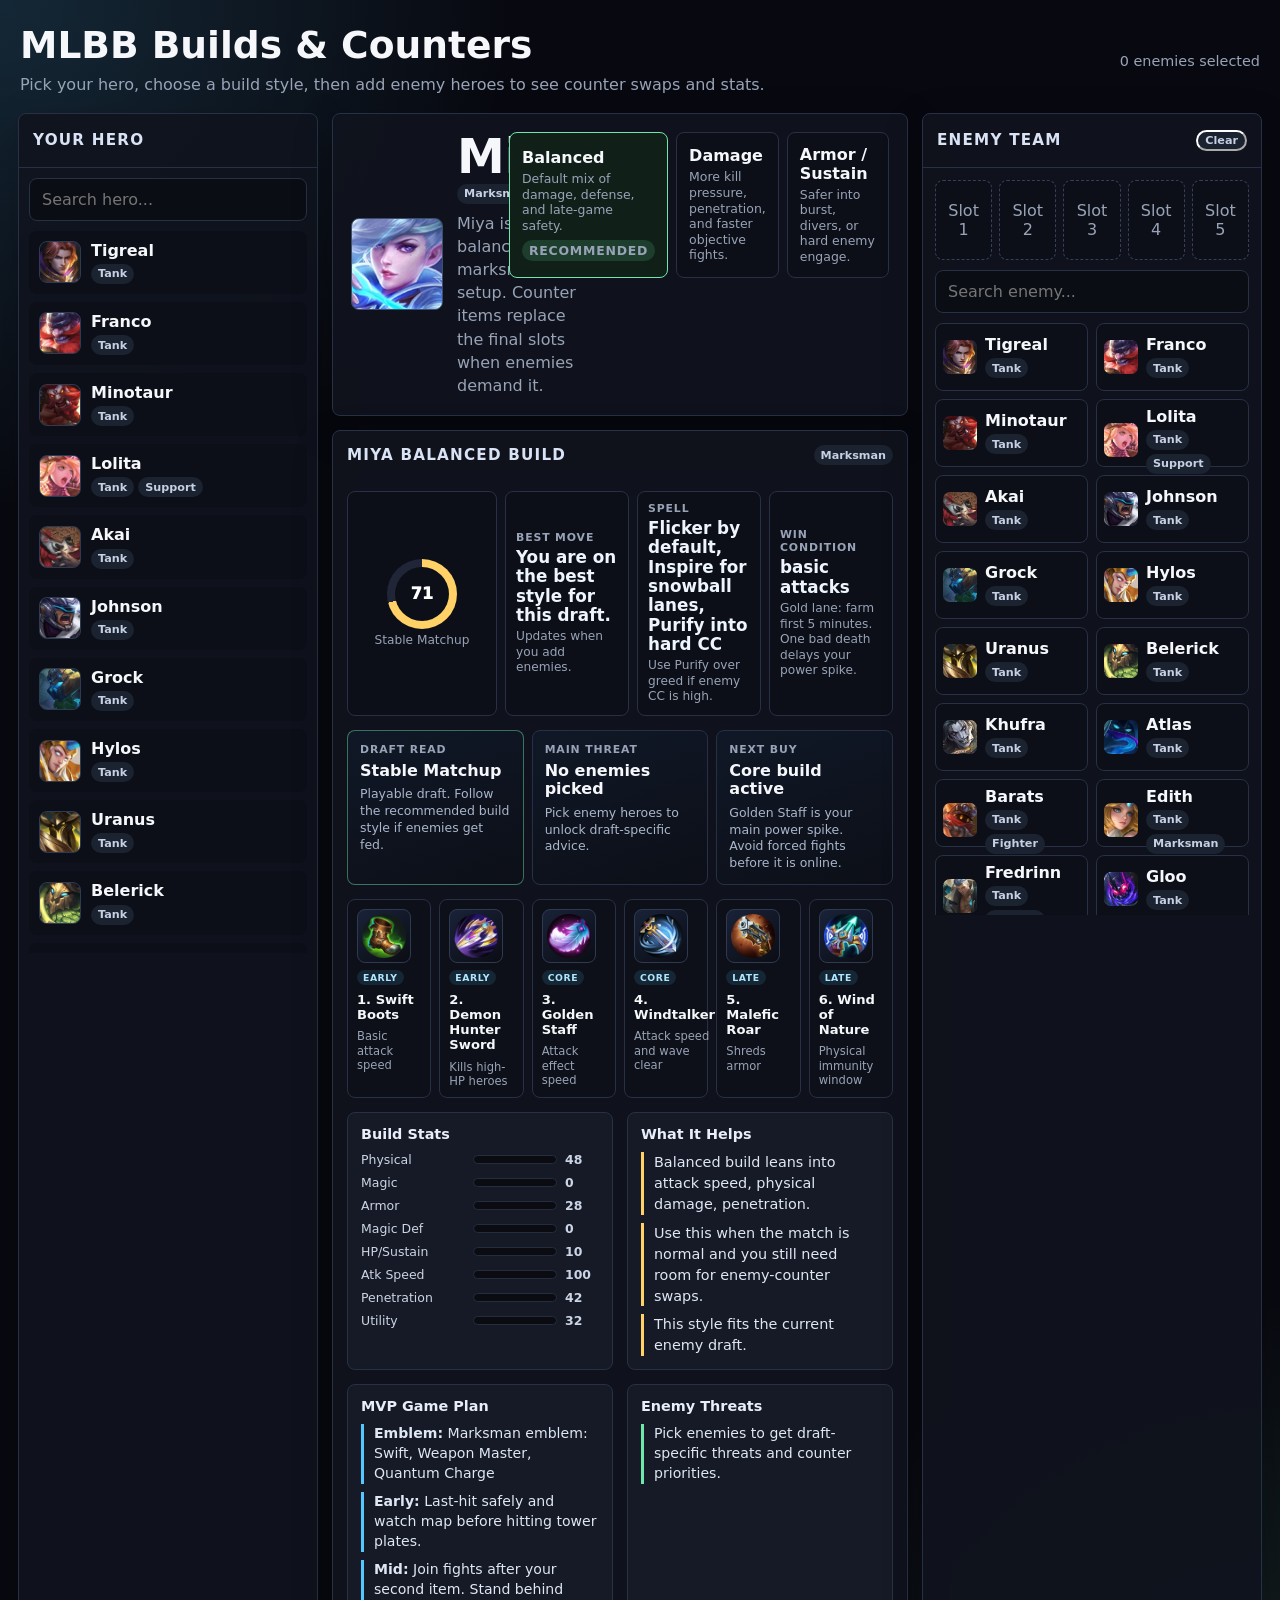
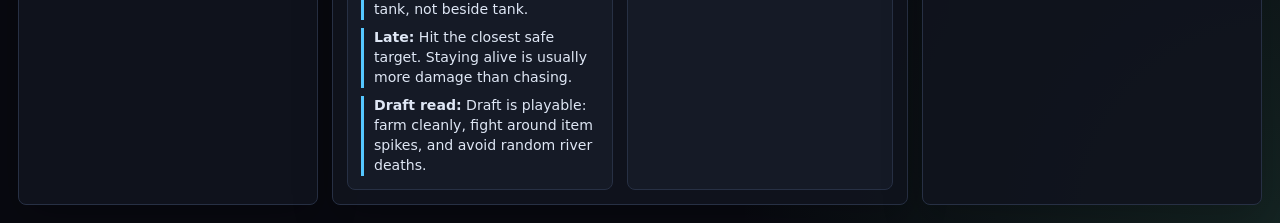
==== commit 015e9e2e: "Polish build matchup guidance" ====
--- a/index.html
+++ b/index.html
@@ -240,7 +240,7 @@
       position: relative;
     }
 
-    .item.counter { border-color: rgba(255,107,107,.75); box-shadow: inset 0 0 0 1px rgba(255,107,107,.16); }
+    .item.counter { border-color: rgba(255,107,107,.75); box-shadow: inset 0 0 0 1px rgba(255,107,107,.16), 0 0 22px rgba(255,107,107,.08); }
     .item-art {
       width: 54px;
       aspect-ratio: 1;
@@ -256,6 +256,17 @@
     }
     .item-name { font-weight: 800; font-size: .82rem; line-height: 1.15; }
     .item-type { color: var(--muted); font-size: .72rem; line-height: 1.25; }
+    .item-phase {
+      width: fit-content;
+      border-radius: 999px;
+      background: rgba(85,199,255,.12);
+      color: #aee6ff;
+      padding: 2px 6px;
+      font-size: .58rem;
+      font-weight: 900;
+      text-transform: uppercase;
+      letter-spacing: .06em;
+    }
     .badge {
       position: absolute;
       top: 7px;
@@ -487,11 +498,55 @@
       margin-top: 4px;
     }
 
+    .matchup-strip {
+      display: grid;
+      grid-template-columns: repeat(3, 1fr);
+      gap: 8px;
+    }
+
+    .matchup-card {
+      border: 1px solid var(--line);
+      border-radius: 8px;
+      background: linear-gradient(160deg, #101827, #0c0f17);
+      padding: 12px;
+      min-width: 0;
+    }
+
+    .matchup-card.danger { border-color: rgba(255,107,107,.55); }
+    .matchup-card.good { border-color: rgba(110,231,168,.45); }
+    .matchup-label {
+      color: var(--muted);
+      font-size: .68rem;
+      font-weight: 900;
+      text-transform: uppercase;
+      letter-spacing: .08em;
+      margin-bottom: 6px;
+    }
+
+    .matchup-main {
+      color: #f5f7fb;
+      font-size: 1rem;
+      font-weight: 900;
+      line-height: 1.15;
+    }
+
+    .matchup-tip {
+      color: #aab6cb;
+      font-size: .78rem;
+      line-height: 1.35;
+      margin-top: 6px;
+    }
+
+    .score-ring.strong { background: conic-gradient(var(--green) calc(var(--score) * 1%), #202638 0); }
+    .score-ring.stable { background: conic-gradient(var(--gold) calc(var(--score) * 1%), #202638 0); }
+    .score-ring.risky { background: conic-gradient(var(--red) calc(var(--score) * 1%), #202638 0); }
+
     @media (max-width: 1150px) {
       .app { grid-template-columns: 280px 1fr; }
       .right { grid-column: 1 / -1; }
       .enemy-list { max-height: 360px; grid-template-columns: repeat(4, minmax(0, 1fr)); }
       .coach-strip { grid-template-columns: repeat(2, 1fr); }
+      .matchup-strip { grid-template-columns: 1fr; }
     }
 
     @media (max-width: 820px) {
@@ -504,6 +559,7 @@
       .items { grid-template-columns: repeat(3, minmax(0, 1fr)); }
       .details-grid { grid-template-columns: 1fr; }
       .coach-strip { grid-template-columns: 1fr; }
+      .matchup-strip { grid-template-columns: 1fr; }
       .enemy-list { grid-template-columns: repeat(2, minmax(0, 1fr)); }
       .enemy-slots { grid-template-columns: repeat(5, minmax(58px, 1fr)); overflow-x: auto; }
     }
@@ -548,6 +604,7 @@
           <span class="chip" id="buildFocus">Balanced</span>
         </div>
         <div class="coach-strip" id="coachStrip"></div>
+        <div class="matchup-strip" id="matchupStrip"></div>
         <div class="items" id="items"></div>
         <div class="details-grid">
           <div class="subpanel">
@@ -986,6 +1043,38 @@
       return totals;
     }
 
+    function threatSummary(pressure) {
+      const rows = [
+        ['Physical DPS', pressure.physical + pressure.attackSpeed],
+        ['Burst', pressure.burst],
+        ['Dive', pressure.dive],
+        ['Crowd Control', pressure.control],
+        ['Healing', pressure.healing],
+        ['Frontline', pressure.frontline]
+      ].sort((a,b) => b[1] - a[1]);
+      return rows[0][1] > 0 ? rows[0] : ['No enemies picked', 0];
+    }
+
+    function advantageTier(score) {
+      if (score >= 82) return { label: 'Strong Advantage', className: 'strong', tip: 'Your build matches the draft well. Play around objectives and item spikes.' };
+      if (score >= 68) return { label: 'Stable Matchup', className: 'stable', tip: 'Playable draft. Follow the recommended build style if enemies get fed.' };
+      return { label: 'Risky Draft', className: 'risky', tip: 'Respect enemy burst/CC. Farm safely and use the recommended defensive style.' };
+    }
+
+    function nextItemTip(build) {
+      const counter = build.find(item => item.isCounter);
+      if (counter) return `${counter.name} is your priority counter. Buy it earlier if that enemy is fed.`;
+      const core = build[2] || build[1] || build[0];
+      return `${core.name} is your main power spike. Avoid forced fights before it is online.`;
+    }
+
+    function itemPhase(item, idx) {
+      if (item.isCounter) return 'Counter';
+      if (idx < 2) return 'Early';
+      if (idx < 4) return 'Core';
+      return 'Late';
+    }
+
     function renderHeroList() {
       const q = $('heroSearch').value.trim().toLowerCase();
       $('heroList').innerHTML = HEROES
@@ -1040,6 +1129,7 @@
         <div class="item ${it.isCounter ? 'counter' : ''}">
           ${it.isCounter ? '<span class="badge">COUNTER</span>' : ''}
           ${imageFrame('item-art', itemImg(it.name), it.name, it.icon)}
+          <div class="item-phase">${itemPhase(it, idx)}</div>
           <div class="item-name">${idx + 1}. ${it.name}</div>
           <div class="item-type">${it.type}</div>
         </div>`).join('');
@@ -1061,17 +1151,43 @@
       const guide = ROLE_GUIDE[role] || ROLE_GUIDE.Fighter;
       const rec = recommendedStyle(state.hero, pressure);
       const score = styleScore(stats, pressure, state.hero, build);
+      const tier = advantageTier(score);
       const recText = rec === state.style ? 'You are on the best style for this draft.' : `Switch to ${BUILD_LABELS[rec][0]} for this enemy draft.`;
       const recAction = rec === state.style ? '' : `<button class="coach-action" type="button" onclick="setStyle('${rec}')">Use ${BUILD_LABELS[rec][0]}</button>`;
       const damageType = stats.magicDamage > stats.physicalDamage ? 'magic burst' : stats.attackSpeed > stats.physicalDamage ? 'basic attacks' : 'physical damage';
       $('coachStrip').innerHTML = `
         <div class="coach-card">
-          <div class="score-ring" style="--score:${score}"><span>${score}</span></div>
-          <div class="coach-small" style="text-align:center">Build fit</div>
+          <div class="score-ring ${tier.className}" style="--score:${score}"><span>${score}</span></div>
+          <div class="coach-small" style="text-align:center">${tier.label}</div>
         </div>
         <div class="coach-card"><div class="coach-kicker">Best Move</div><div class="coach-value">${recText}</div>${recAction}<div class="coach-small">Updates when you add enemies.</div></div>
         <div class="coach-card"><div class="coach-kicker">Spell</div><div class="coach-value">${guide.spell}</div><div class="coach-small">Use Purify over greed if enemy CC is high.</div></div>
         <div class="coach-card"><div class="coach-kicker">Win Condition</div><div class="coach-value">${damageType}</div><div class="coach-small">${guide.lane}</div></div>`;
+    }
+
+    function renderMatchup(build, stats, pressure) {
+      const score = styleScore(stats, pressure, state.hero, build);
+      const tier = advantageTier(score);
+      const [threat, threatValue] = threatSummary(pressure);
+      const counterCount = build.filter(item => item.isCounter).length;
+      const threatText = threatValue >= 4 ? `${threat} is high` : threatValue >= 2 ? `${threat} is medium` : threat;
+      const counterText = counterCount ? `${counterCount} counter ${counterCount === 1 ? 'slot' : 'slots'} active` : 'Core build active';
+      $('matchupStrip').innerHTML = `
+        <div class="matchup-card ${tier.className === 'risky' ? 'danger' : 'good'}">
+          <div class="matchup-label">Draft Read</div>
+          <div class="matchup-main">${tier.label}</div>
+          <div class="matchup-tip">${tier.tip}</div>
+        </div>
+        <div class="matchup-card ${threatValue >= 4 ? 'danger' : ''}">
+          <div class="matchup-label">Main Threat</div>
+          <div class="matchup-main">${threatText}</div>
+          <div class="matchup-tip">${threatValue ? 'Your item swaps and spell choice should answer this first.' : 'Pick enemy heroes to unlock draft-specific advice.'}</div>
+        </div>
+        <div class="matchup-card">
+          <div class="matchup-label">Next Buy</div>
+          <div class="matchup-main">${counterText}</div>
+          <div class="matchup-tip">${nextItemTip(build)}</div>
+        </div>`;
     }
 
     function renderGamePlan(pressure) {
@@ -1151,6 +1267,7 @@
       renderItems(build);
       renderStats(stats);
       renderCoach(build, stats, pressure);
+      renderMatchup(build, stats, pressure);
       renderGamePlan(pressure);
       renderThreats(pressure);
       renderNotes(build, stats);
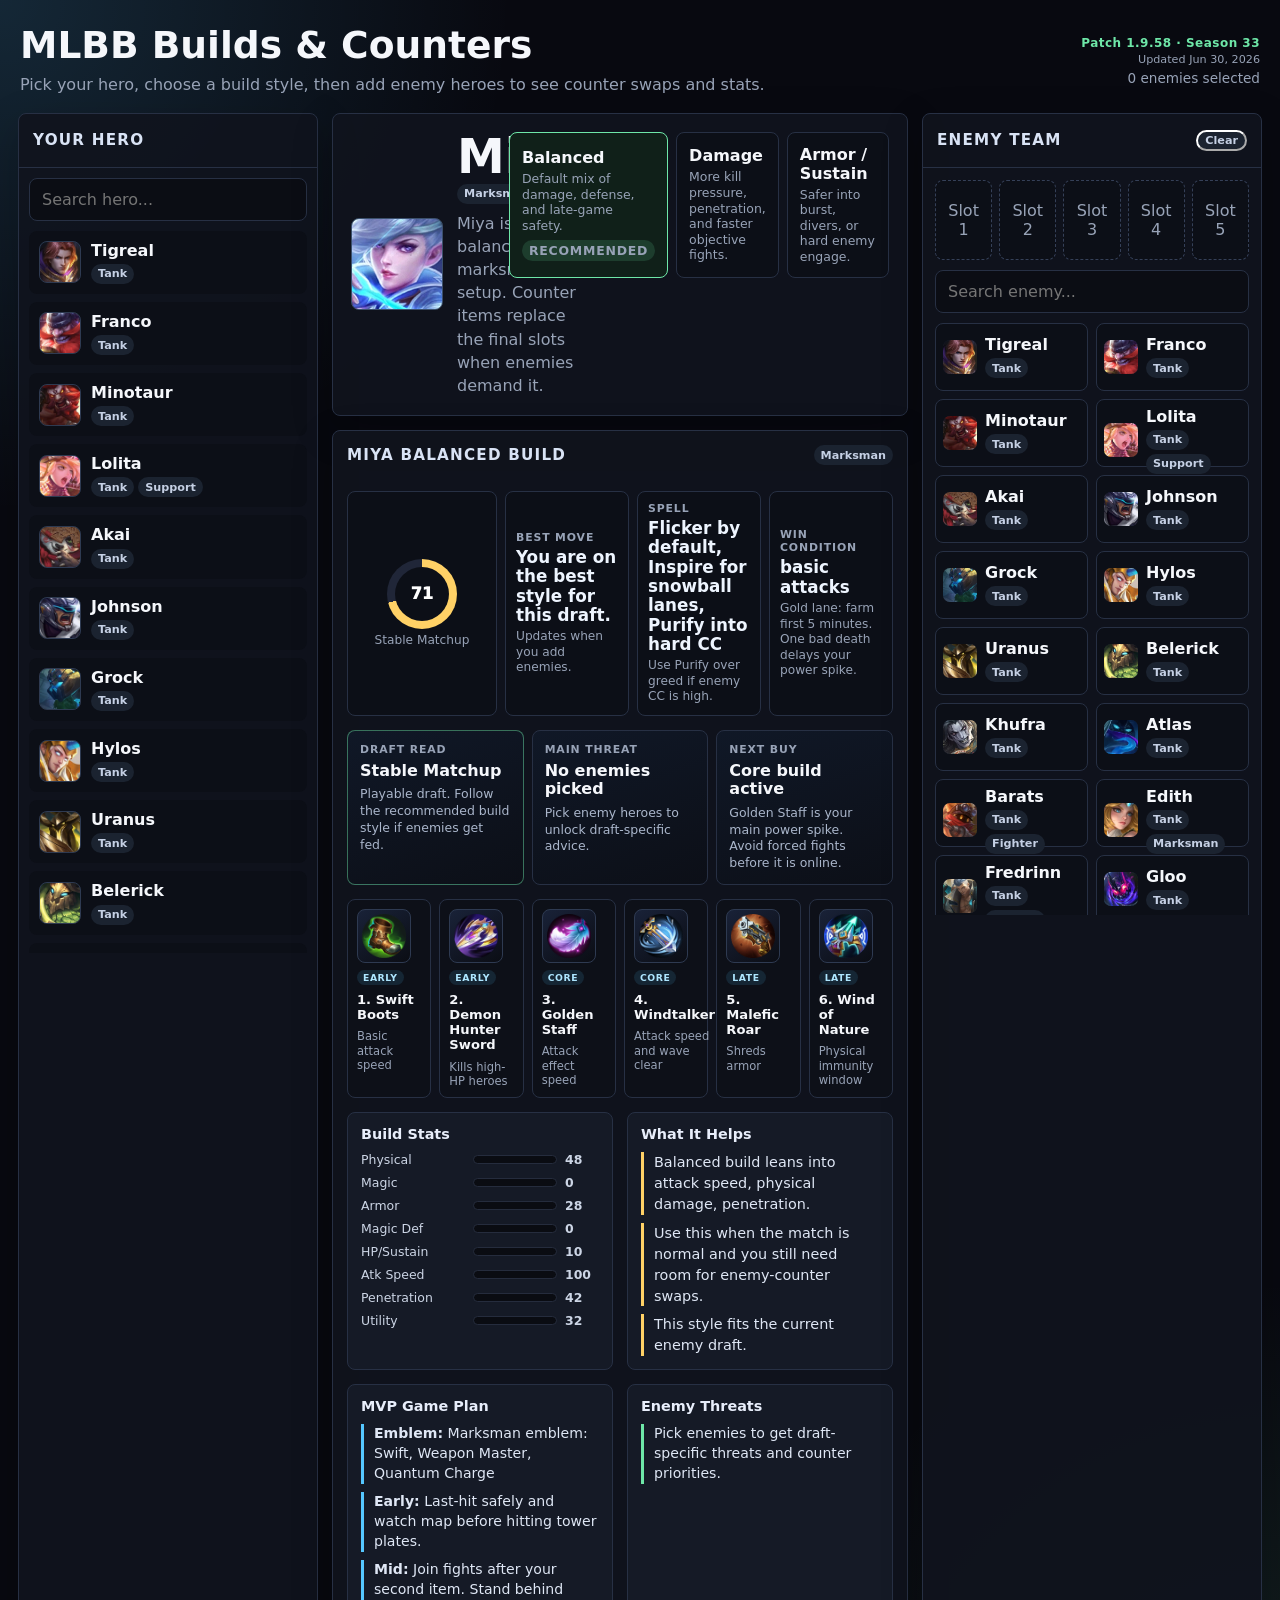
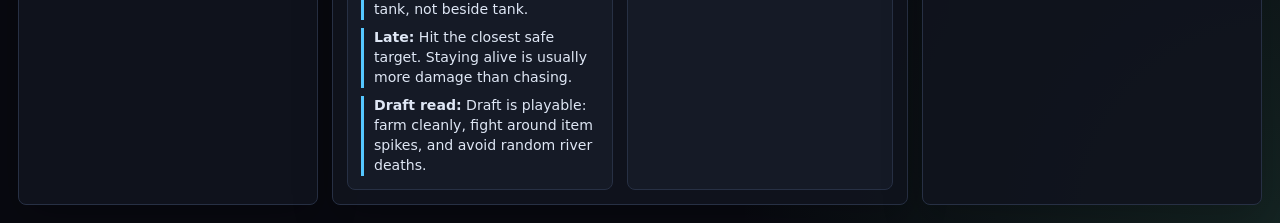
==== commit 8579943c: "Add missing heroes, patch label, and last-updated date to header Co-Authored-By: Claude Sonnet 4.6 <" ====
--- a/index.html
+++ b/index.html
@@ -572,7 +572,11 @@
         <h1>MLBB Builds & Counters</h1>
         <div class="subtitle">Pick your hero, choose a build style, then add enemy heroes to see counter swaps and stats.</div>
       </div>
-      <div class="meta" id="summary">0 enemies selected</div>
+      <div class="meta" style="text-align:right">
+        <div style="font-size:.75rem;color:var(--green);font-weight:700;letter-spacing:.04em">Patch 1.9.58 · Season 33</div>
+        <div style="font-size:.7rem;color:var(--muted);margin-top:3px" id="lastUpdated"></div>
+        <div id="summary" style="margin-top:4px;font-size:.85rem">0 enemies selected</div>
+      </div>
     </header>
 
     <section class="panel">
@@ -670,7 +674,9 @@
       ['Wanwan','Marksman','🪡'],['Popol and Kupa','Marksman','🐺'],['Beatrix','Marksman','🔫'],['Melissa','Marksman','🧸'],
       ['Ixia','Marksman','☄️'],['Natan','Marksman','🌀'],['Brody','Marksman','⚡'],['Rafaela','Support','🪽'],
       ['Estes','Support','🌿'],['Diggie','Support','⏰'],['Angela','Support','💗'],['Kaja','Support,Fighter','⚡'],
-      ['Floryn','Support','🌸'],['Mathilda','Support,Assassin','🪶'],['Faramis','Support','💀']
+      ['Floryn','Support','🌸'],['Mathilda','Support,Assassin','🪶'],['Faramis','Support','💀'],
+      ['Cici','Fighter','🎀'],['Lukas','Fighter','⚡'],['Suyou','Fighter,Assassin','🌊'],
+      ['Prisca','Mage,Support','🌺'],['Melanies','Marksman','🎶']
     ].map(([name, roles, icon]) => ({ name, roles: roles.split(','), icon }));
 
     const ITEM_STATS = {
@@ -1267,6 +1273,10 @@
       renderItems(build);
       renderStats(stats);
       renderCoach(build, stats, pressure);
+
+      // Show last-updated date
+      const lu = $('lastUpdated');
+      if (lu) lu.textContent = 'Updated ' + new Date('2026-06-30').toLocaleDateString('en-US', { month: 'short', day: 'numeric', year: 'numeric' });
       renderMatchup(build, stats, pressure);
       renderGamePlan(pressure);
       renderThreats(pressure);
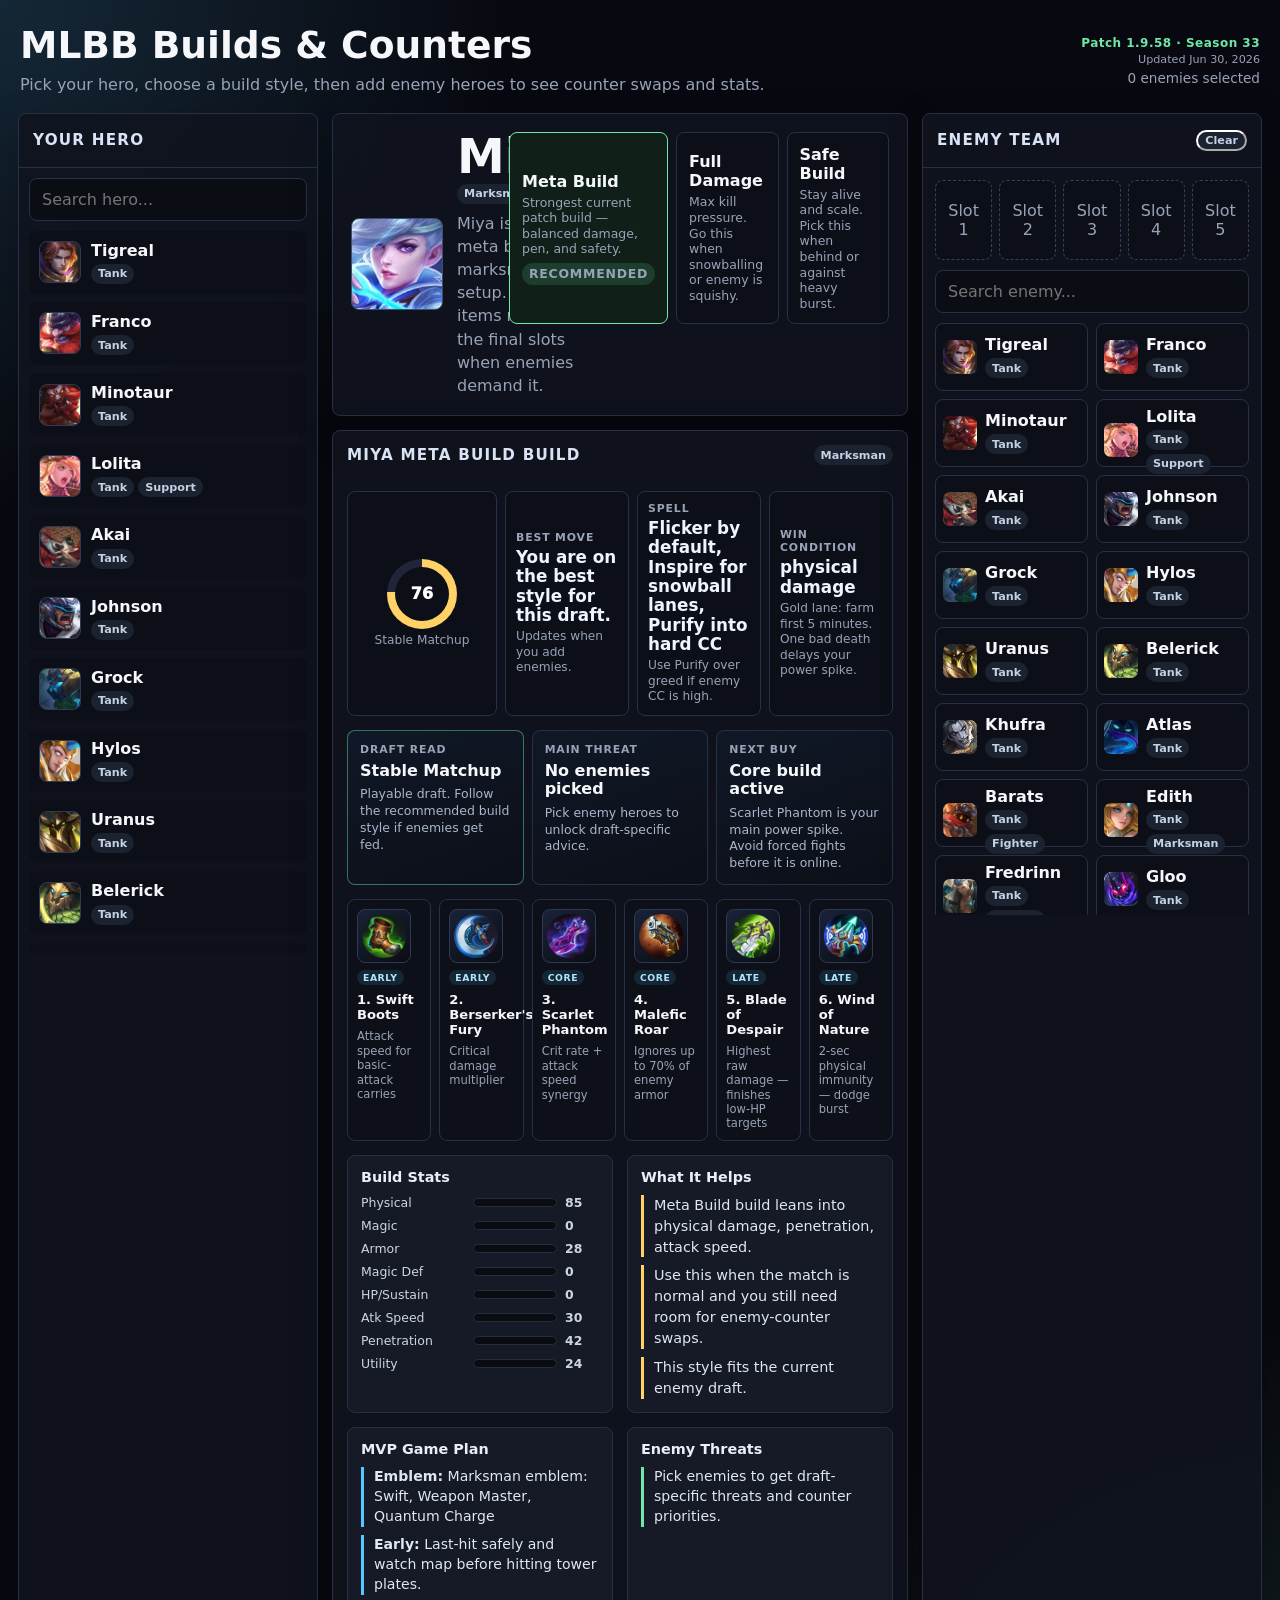
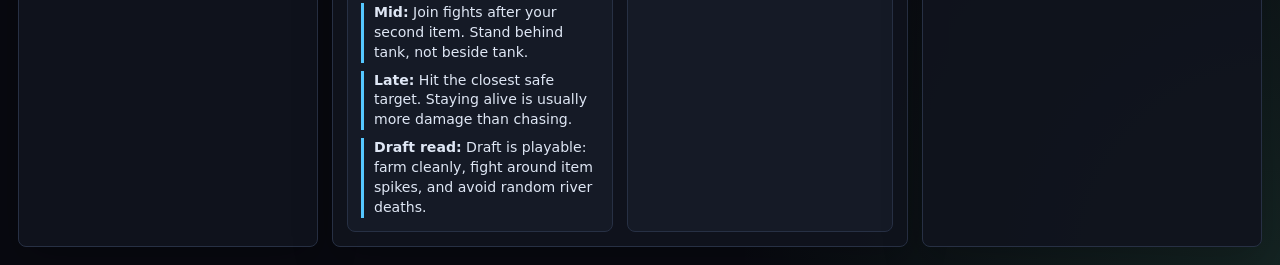
==== commit efcedb4e: "Update all builds to strongest meta — Blade of Despair, pen items, kill-pressure focus Co-Authored-B" ====
--- a/index.html
+++ b/index.html
@@ -706,62 +706,86 @@
 
     const ROLE_BUILDS = {
       Tank: {
-        balanced: ['Tough Boots','Dominance Ice',"Athena's Shield",'Antique Cuirass','Immortality','Oracle'],
-        damage: ['Tough Boots','Cursed Helmet','Thunder Belt','Dominance Ice','Immortality','Guardian Helmet'],
-        armor: ['Warrior Boots','Dominance Ice','Antique Cuirass','Blade Armor','Immortality','Guardian Helmet']
+        balanced: ['Tough Boots','Dominance Ice','Antique Cuirass',"Athena's Shield",'Oracle','Immortality'],
+        damage:   ['Tough Boots','Cursed Helmet','Guardian Helmet','Dominance Ice','Thunder Belt','Immortality'],
+        armor:    ['Warrior Boots','Dominance Ice','Antique Cuirass','Blade Armor','Guardian Helmet','Oracle']
       },
       Fighter: {
-        balanced: ['Warrior Boots','War Axe','Endless Battle','Queen’s Wings','Malefic Roar','Immortality'],
-        damage: ['Warrior Boots','Hunter Strike','Blade of Despair','Malefic Roar','Sea Halberd','Immortality'],
-        armor: ['Warrior Boots','War Axe','Dominance Ice','Queen’s Wings','Athena’s Shield','Immortality']
+        balanced: ['Warrior Boots','War Axe','Endless Battle','Hunter Strike','Blade of Despair','Malefic Roar'],
+        damage:   ['Warrior Boots','Hunter Strike','Blade of Despair','Malefic Roar','Sea Halberd','Wind of Nature'],
+        armor:    ['Warrior Boots','War Axe','Endless Battle',"Queen's Wings",'Blade of Despair','Immortality']
       },
       Assassin: {
-        balanced: ['Warrior Boots','Hunter Strike','Blade of the Heptaseas','Blade of Despair','Malefic Roar','Immortality'],
-        damage: ['Rapid Boots','Blade of the Heptaseas','Hunter Strike','Blade of Despair','Malefic Roar','Sea Halberd'],
-        armor: ['Tough Boots','Hunter Strike','Rose Gold Meteor','Queen’s Wings','Malefic Roar','Immortality']
+        balanced: ['Warrior Boots','Blade of the Heptaseas','Hunter Strike','Blade of Despair','Malefic Roar','Wind of Nature'],
+        damage:   ['Rapid Boots','Blade of the Heptaseas','Hunter Strike','Blade of Despair','Malefic Roar','Sea Halberd'],
+        armor:    ['Warrior Boots','Hunter Strike','Rose Gold Meteor','Blade of Despair','Malefic Roar','Immortality']
       },
       Mage: {
-        balanced: ['Arcane Boots','Clock of Destiny','Lightning Truncheon','Holy Crystal','Divine Glaive','Winter Crown'],
-        damage: ['Arcane Boots','Genius Wand','Glowing Wand','Holy Crystal','Divine Glaive','Blood Wings'],
-        armor: ['Tough Boots','Enchanted Talisman','Glowing Wand','Winter Crown','Oracle','Immortality']
+        balanced: ['Arcane Boots','Clock of Destiny','Lightning Truncheon','Holy Crystal','Divine Glaive','Blood Wings'],
+        damage:   ['Arcane Boots','Genius Wand','Holy Crystal','Lightning Truncheon','Divine Glaive','Blood Wings'],
+        armor:    ['Tough Boots','Clock of Destiny','Holy Crystal','Necklace of Durance','Divine Glaive','Winter Crown']
       },
       Marksman: {
-        balanced: ['Swift Boots','Demon Hunter Sword','Golden Staff','Windtalker','Malefic Roar','Wind of Nature'],
-        damage: ['Swift Boots','Berserker’s Fury','Haas’s Claws','Blade of Despair','Malefic Roar','Wind of Nature'],
-        armor: ['Tough Boots','Demon Hunter Sword','Rose Gold Meteor','Wind of Nature','Malefic Roar','Immortality']
+        balanced: ['Swift Boots',"Berserker's Fury",'Scarlet Phantom','Malefic Roar','Blade of Despair','Wind of Nature'],
+        damage:   ['Swift Boots',"Berserker's Fury","Haas's Claws",'Malefic Roar','Blade of Despair','Wind of Nature'],
+        armor:    ['Swift Boots','Demon Hunter Sword','Golden Staff','Malefic Roar',"Haas's Claws",'Wind of Nature']
       },
       Support: {
-        balanced: ['Magic Shoes','Flask of the Oasis','Favor Roam','Dominance Ice','Oracle','Immortality'],
-        damage: ['Arcane Boots','Enchanted Talisman','Fleeting Time','Necklace of Durance','Divine Glaive','Winter Crown'],
-        armor: ['Tough Boots','Conceal Roam','Dominance Ice',"Athena's Shield",'Oracle','Immortality']
+        balanced: ['Magic Shoes','Fleeting Time','Flask of the Oasis','Necklace of Durance','Oracle','Immortality'],
+        damage:   ['Arcane Boots','Fleeting Time','Holy Crystal','Necklace of Durance','Divine Glaive','Winter Crown'],
+        armor:    ['Tough Boots','Flask of the Oasis','Dominance Ice',"Athena's Shield",'Oracle','Immortality']
       }
     };
 
     const ITEM_META = {
-      'Tough Boots': ['👟','Crowd control and magic pressure'], 'Warrior Boots': ['👢','Physical lane pressure'],
-      'Arcane Boots': ['🥿','Early magic penetration'], 'Swift Boots': ['👟','Basic attack speed'],
-      'Rapid Boots': ['💨','Fast rotations'], 'Magic Shoes': ['🥿','Cooldown uptime'],
-      'Dominance Ice': ['❄️','Anti-heal and attack speed reduction'], "Athena's Shield": ['🔵','Burst magic shield'],
-      'Athena’s Shield': ['🔵','Burst magic shield'], 'Radiant Armor': ['🌞','Repeated magic damage'],
-      'Antique Cuirass': ['🧲','Reduces repeated physical skill damage'], 'Blade Armor': ['🛡️','Reflects marksman basic attacks'],
-      'Immortality': ['💀','Second life for late fights'], 'Oracle': ['🔮','Stronger shields and healing'],
-      'Cursed Helmet': ['⛑️','Extra area damage while tanking'], 'Guardian Helmet': ['💚','High HP and out-of-fight regen'],
-      'Endless Battle': ['🌊','True damage and sustain'], 'War Axe': ['🪓','Stacking fighter damage'],
-      'Blade of Despair': ['⚔️','Maximum finishing damage'], 'Hunter Strike': ['🎯','Penetration and chase speed'],
-      'Malefic Roar': ['🌑','Shreds armor'], 'Queen’s Wings': ['🪽','Survive burst while fighting'],
-      'Bloodlust Axe': ['🩸','Spell vamp sustain'], 'Sea Halberd': ['🗡️','Anti-heal damage item'],
-      'Blade of the Heptaseas': ['🔷','First-hit burst'], 'Berserker’s Fury': ['💥','Critical burst'],
-      'Haas’s Claws': ['🩸','Lifesteal'], 'Demon Hunter Sword': ['🗡️','Kills high-HP heroes'],
-      'Golden Staff': ['✨','Attack effect speed'], 'Windtalker': ['🌪️','Attack speed and wave clear'],
-      'Wind of Nature': ['💨','Physical immunity window'], 'Rose Gold Meteor': ['🌹','Magic shield for damage heroes'],
-      'Corrosion Scythe': ['🧊','Slows enemies with basic attacks'], 'Clock of Destiny': ['⏰','Scaling HP and magic power'],
-      'Lightning Truncheon': ['⚡','Burst combo damage'], 'Holy Crystal': ['🔮','Raw magic power'],
-      'Divine Glaive': ['💠','Magic penetration'], 'Genius Wand': ['🧠','Stacking magic defense reduction'],
-      'Glowing Wand': ['🔥','Burn damage and anti-heal'], 'Winter Crown': ['❄️','Stasis survival'],
-      'Blood Wings': ['🪽','Late-game magic power shield'], 'Necklace of Durance': ['📿','Anti-heal for magic/support'],
-      'Enchanted Talisman': ['📘','Mana and cooldown'], 'Fleeting Time': ['⏱️','Ultimate reset tempo'],
-      'Flask of the Oasis': ['🧪','Shield for healing supports'], 'Favor Roam': ['💚','Roam healing boost'],
-      'Conceal Roam': ['👻','Team engage or escape'], 'Thunder Belt': ['⚡','Defensive true damage slow']
+      'Tough Boots': ['👟','Resists CC and magic burst'],
+      'Warrior Boots': ['👢','Reduces physical damage in lane'],
+      'Arcane Boots': ['🥿','Early magic pen for burst openers'],
+      'Swift Boots': ['⚡','Attack speed for basic-attack carries'],
+      'Rapid Boots': ['💨','Fast rotations and vision control'],
+      'Magic Shoes': ['🥿','Max cooldown for abilities'],
+      'Dominance Ice': ['❄️','Cripples attack speed + anti-heal aura'],
+      "Athena's Shield": ['🔵','Absorbs one magic burst window'],
+      'Radiant Armor': ['🌞','Stacks up against repeated magic hits'],
+      'Antique Cuirass': ['🧲','Reduces each incoming physical skill hit'],
+      'Blade Armor': ['🛡️','Punishes basic-attack carries'],
+      'Immortality': ['💀','Second life — essential in close fights'],
+      'Oracle': ['🔮','Amplifies all heals and shields'],
+      'Cursed Helmet': ['⛑️','Burns nearby enemies — great on HP tanks'],
+      'Guardian Helmet': ['💚','Massive HP regen out of combat'],
+      'Endless Battle': ['🌊','True damage on every skill hit + sustain'],
+      'War Axe': ['🪓','Stacking damage + pen on extended fights'],
+      'Blade of Despair': ['⚔️','Highest raw damage — finishes low-HP targets'],
+      'Hunter Strike': ['🎯','Armor pen + movement burst on every 5th hit'],
+      'Malefic Roar': ['🌑','Ignores up to 70% of enemy armor'],
+      "Queen's Wings": ['🪽','Tanky when low — great for sustained dives'],
+      'Bloodlust Axe': ['🩸','Ability spell vamp to stay healthy'],
+      'Sea Halberd': ['🗡️','Anti-heal + damage in one slot'],
+      'Blade of the Heptaseas': ['🔷','Massive first-hit burst for assassins'],
+      "Berserker's Fury": ['💥','Critical damage multiplier'],
+      'Scarlet Phantom': ['👻','Crit rate + attack speed synergy'],
+      "Haas's Claws": ['🩸','Heavy lifesteal to sustain in teamfights'],
+      'Demon Hunter Sword': ['🗡️','Shreds % HP — great vs fat tanks'],
+      'Golden Staff': ['✨','Doubles on-hit attack effects'],
+      'Windtalker': ['🌪️','Attack speed burst + critical wave'],
+      'Wind of Nature': ['💨','2-sec physical immunity — dodge burst'],
+      'Rose Gold Meteor': ['🌹','Magic shield when low HP'],
+      'Corrosion Scythe': ['🧊','Slows enemies with every basic attack'],
+      'Clock of Destiny': ['⏰','Scales massively into mid/late game'],
+      'Lightning Truncheon': ['⚡','Massive AoE burst bouncing on combo'],
+      'Holy Crystal': ['🔮','Highest raw magic power spike'],
+      'Divine Glaive': ['💠','Up to 60% magic pen — ignores magic defense'],
+      'Genius Wand': ['🧠','Stacks magic defense reduction on each hit'],
+      'Glowing Wand': ['🔥','Burns % HP — great vs tanks'],
+      'Winter Crown': ['❄️','Stasis to survive assassin dive'],
+      'Blood Wings': ['🪽','Huge magic power + shield in lategame'],
+      'Necklace of Durance': ['📿','Cuts enemy healing and shields by 50%'],
+      'Enchanted Talisman': ['📘','Unlimited mana + cooldown reduction'],
+      'Fleeting Time': ['⏱️','Ultimate refreshes faster on kills/assists'],
+      'Flask of the Oasis': ['🧪','Bulkier shields for your whole team'],
+      'Favor Roam': ['💚','Gold income and healing from roam'],
+      'Conceal Roam': ['👻','Team stealth for surprise engage'],
+      'Thunder Belt': ['⚡','True damage slow every 1.5 seconds']
     };
 
     const COUNTER_RULES = [
@@ -778,9 +802,9 @@
     ];
 
     const BUILD_LABELS = {
-      balanced: ['Balanced', 'Default mix of damage, defense, and late-game safety.'],
-      damage: ['Damage', 'More kill pressure, penetration, and faster objective fights.'],
-      armor: ['Armor / Sustain', 'Safer into burst, divers, or hard enemy engage.']
+      balanced: ['Meta Build',   'Strongest current patch build — balanced damage, pen, and safety.'],
+      damage:   ['Full Damage',  'Max kill pressure. Go this when snowballing or enemy is squishy.'],
+      armor:    ['Safe Build',   'Stay alive and scale. Pick this when behind or against heavy burst.']
     };
 
     const ROLE_GUIDE = {
